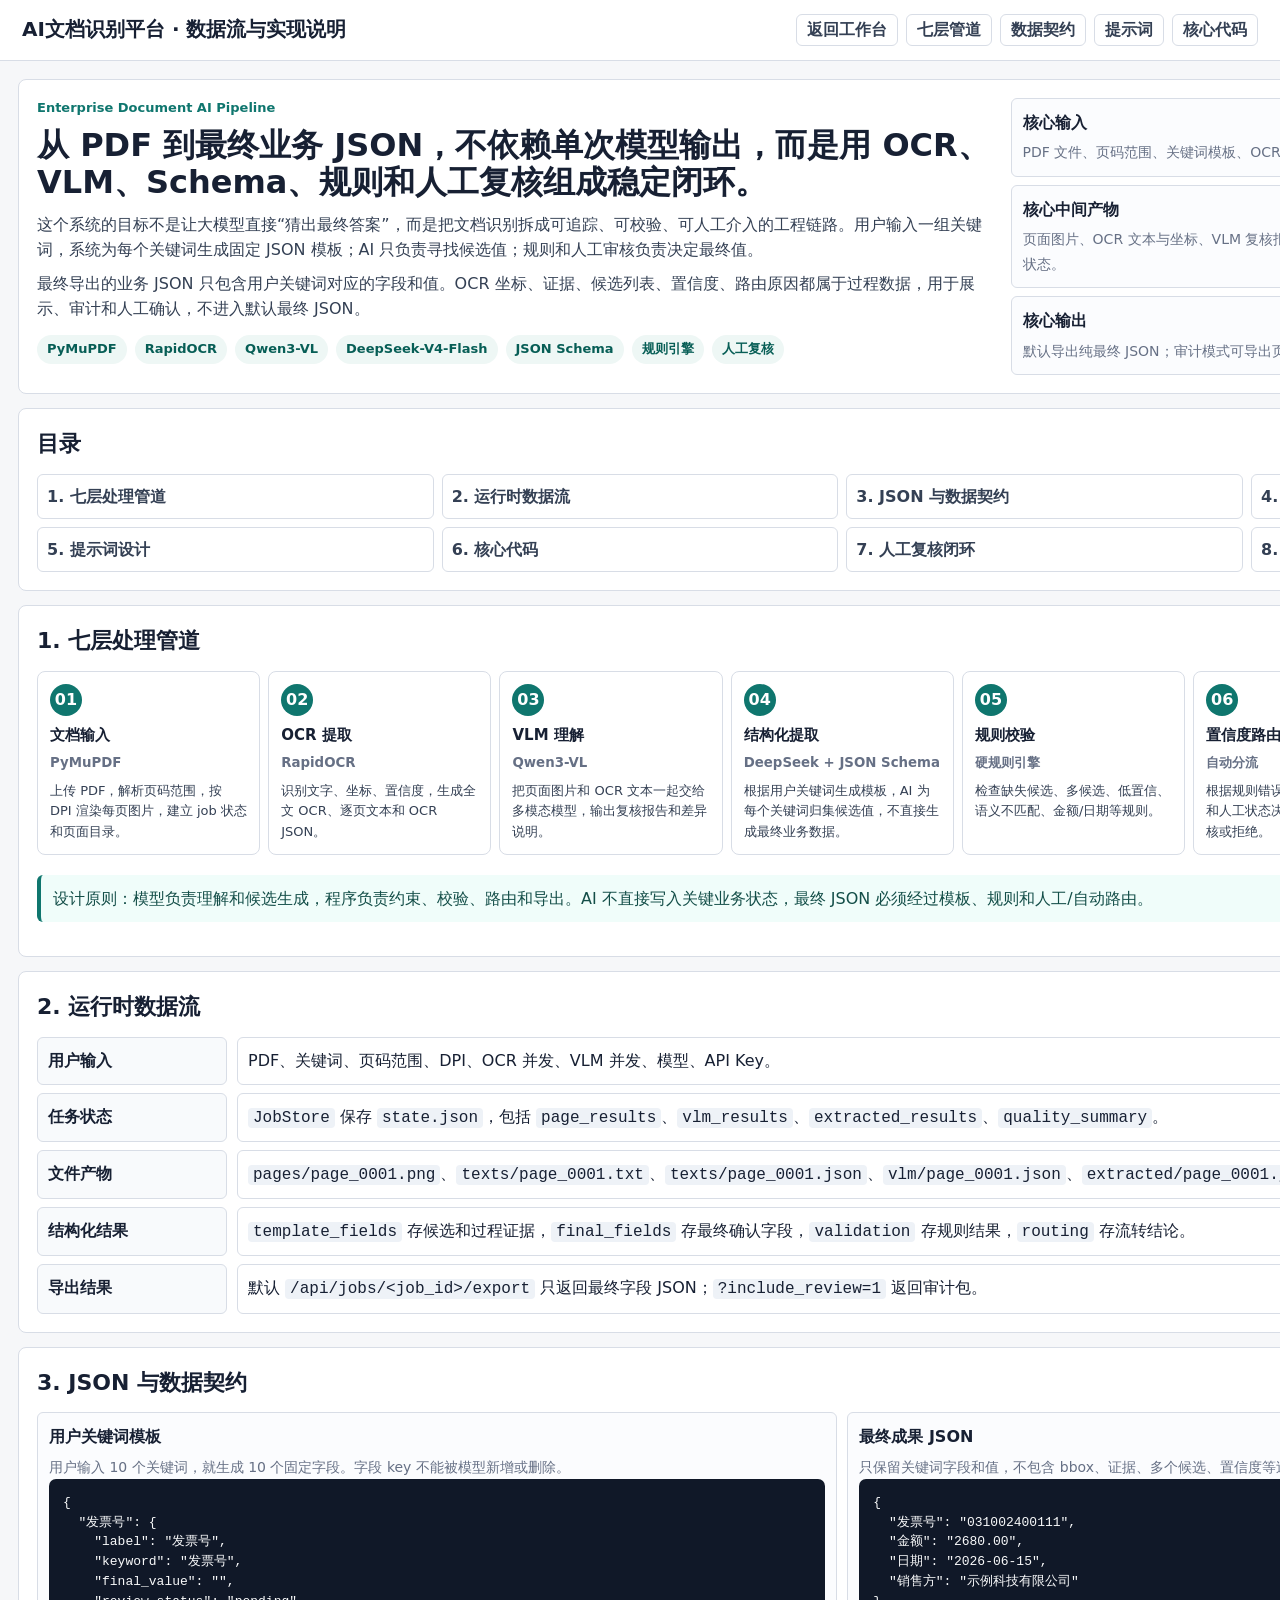
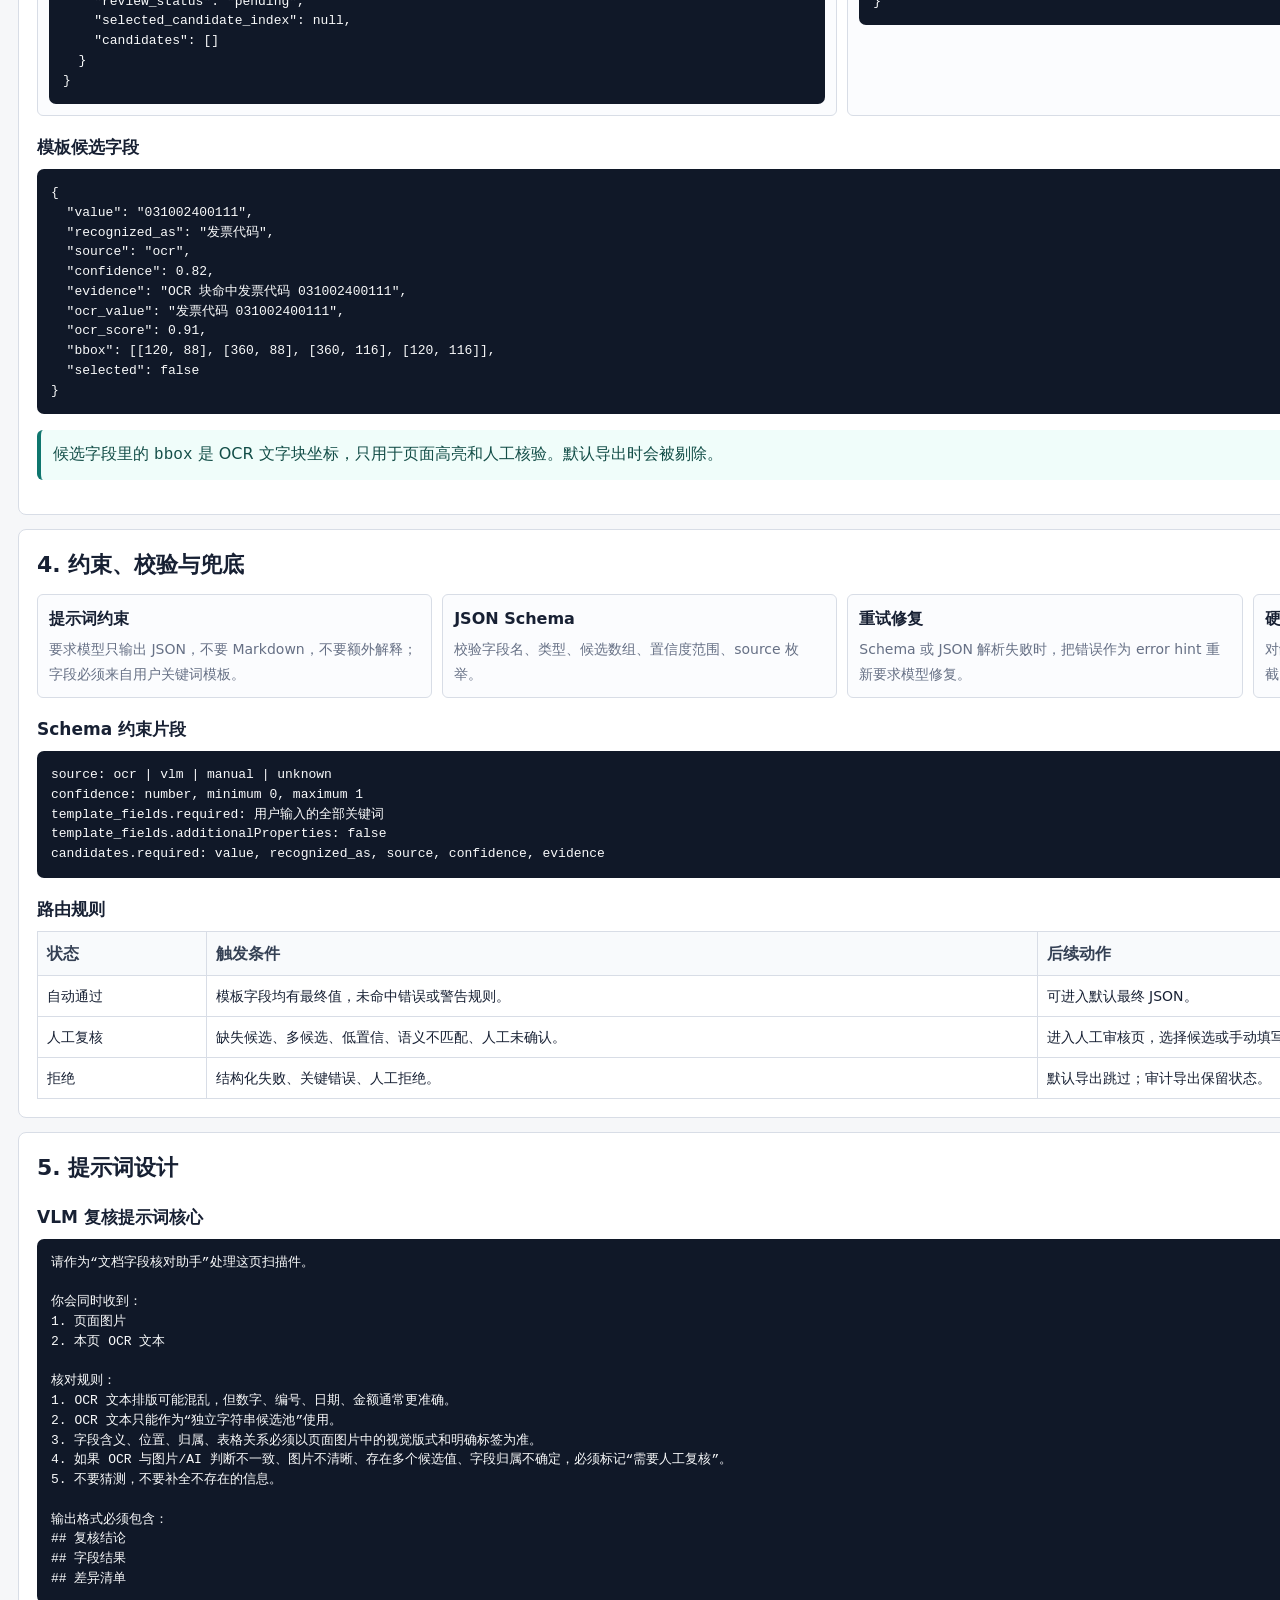
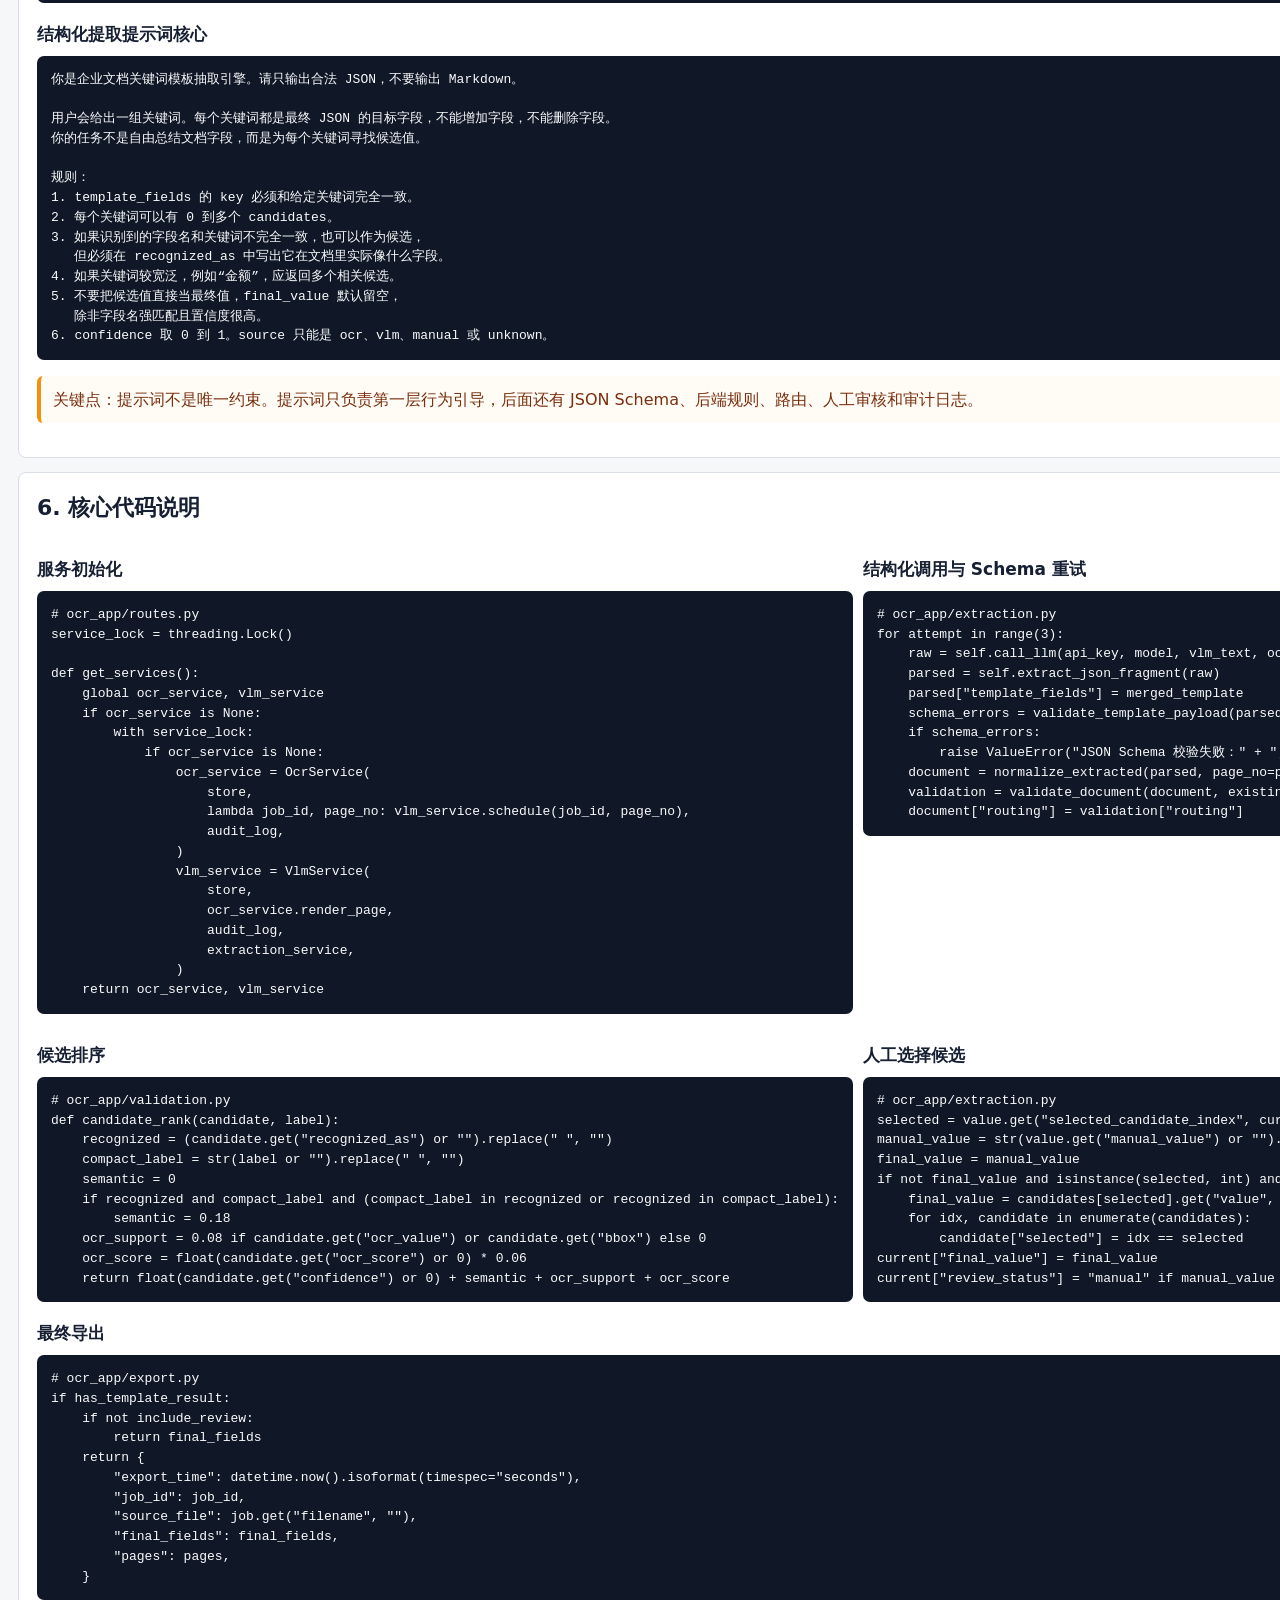
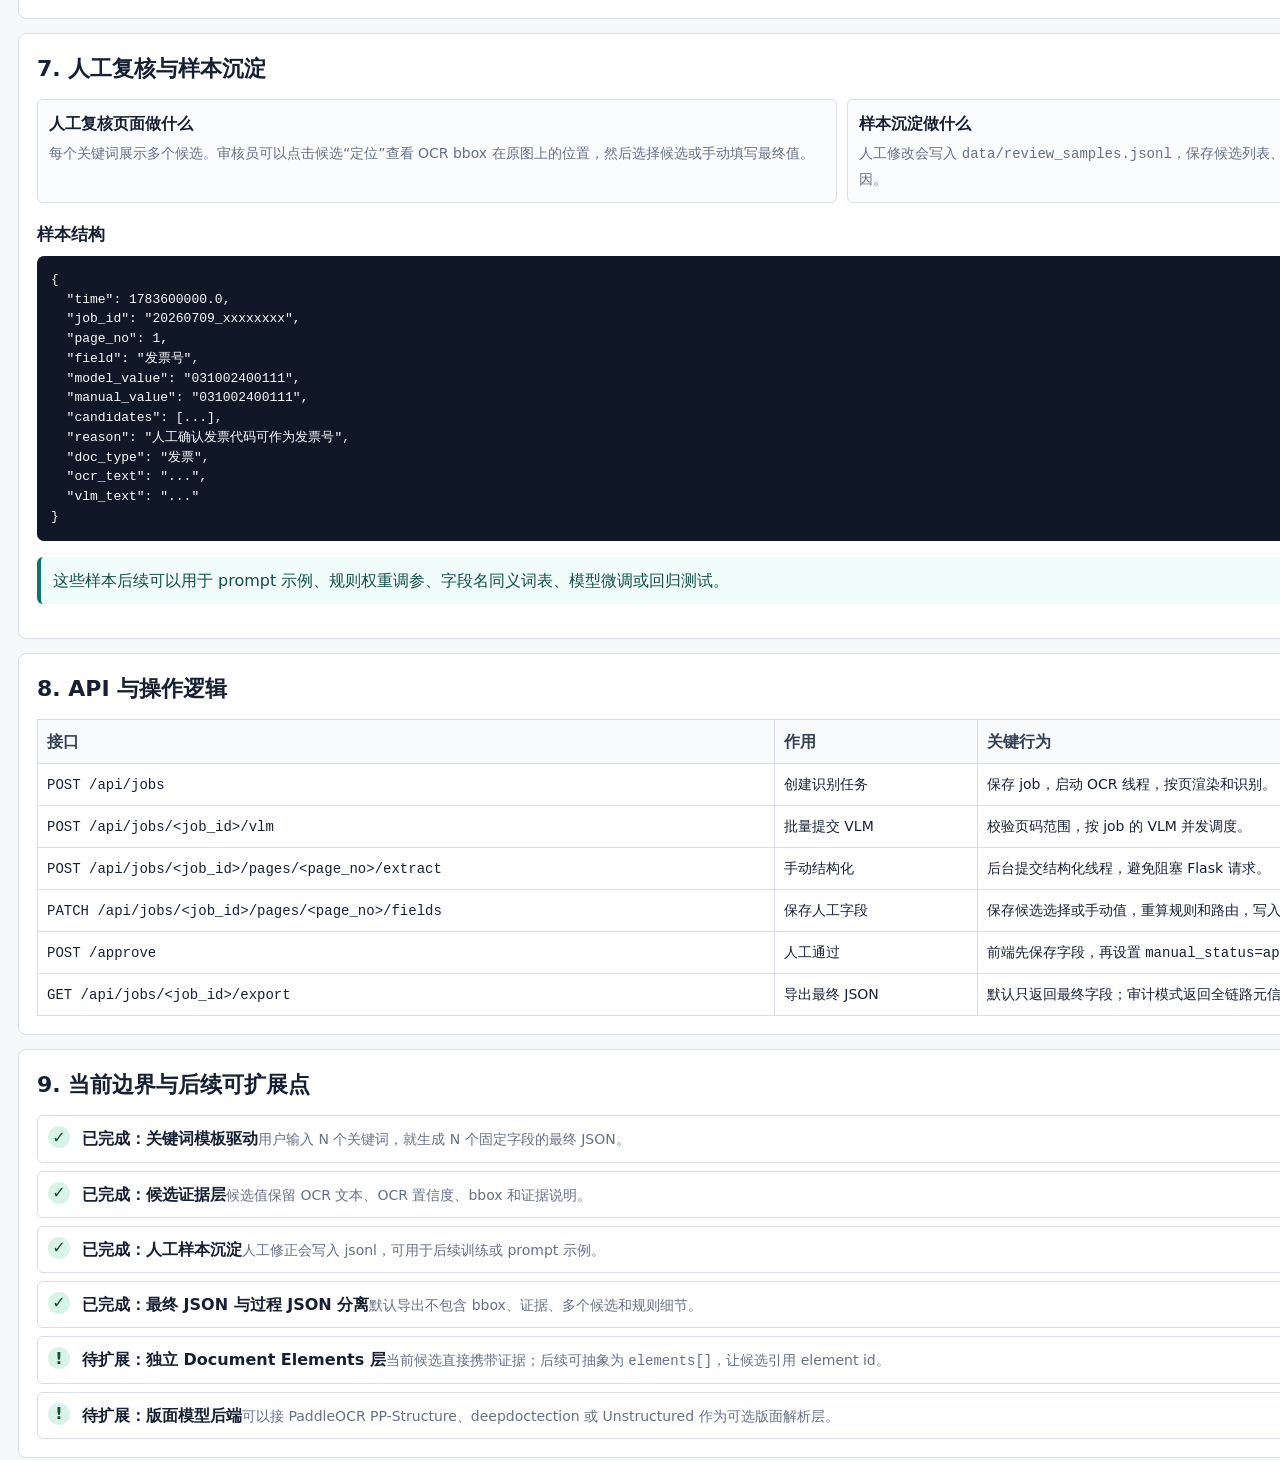
==== templates/architecture.html @ 2c5332f7 "Add architecture walkthrough page" ====
<!doctype html>
<html lang="zh-CN">
<head>
  <meta charset="utf-8">
  <meta name="viewport" content="width=device-width, initial-scale=1">
  <title>AI文档识别平台 · 数据流与实现说明</title>
  <link rel="stylesheet" href="/static/architecture.css">
</head>
<body>
  <header>
    <h1>AI文档识别平台 · 数据流与实现说明</h1>
    <div class="nav">
      <a href="/">返回工作台</a>
      <a href="#pipeline">七层管道</a>
      <a href="#contracts">数据契约</a>
      <a href="#prompts">提示词</a>
      <a href="#code">核心代码</a>
    </div>
  </header>

  <main>
    <section class="hero">
      <div>
        <div class="eyebrow">Enterprise Document AI Pipeline</div>
        <h2>从 PDF 到最终业务 JSON，不依赖单次模型输出，而是用 OCR、VLM、Schema、规则和人工复核组成稳定闭环。</h2>
        <p>这个系统的目标不是让大模型直接“猜出最终答案”，而是把文档识别拆成可追踪、可校验、可人工介入的工程链路。用户输入一组关键词，系统为每个关键词生成固定 JSON 模板；AI 只负责寻找候选值；规则和人工审核负责决定最终值。</p>
        <p>最终导出的业务 JSON 只包含用户关键词对应的字段和值。OCR 坐标、证据、候选列表、置信度、路由原因都属于过程数据，用于展示、审计和人工确认，不进入默认最终 JSON。</p>
        <div class="badgebar">
          <span class="badge">PyMuPDF</span>
          <span class="badge">RapidOCR</span>
          <span class="badge">Qwen3-VL</span>
          <span class="badge">DeepSeek-V4-Flash</span>
          <span class="badge">JSON Schema</span>
          <span class="badge">规则引擎</span>
          <span class="badge">人工复核</span>
        </div>
      </div>
      <div class="summary">
        <div><b>核心输入</b><span>PDF 文件、页码范围、关键词模板、OCR/VLM 并发、模型配置、本机 API Key。</span></div>
        <div><b>核心中间产物</b><span>页面图片、OCR 文本与坐标、VLM 复核报告、关键词候选、Schema 校验结果、规则命中、路由状态。</span></div>
        <div><b>核心输出</b><span>默认导出纯最终 JSON；审计模式可导出页码、路由、置信度和人工状态。</span></div>
      </div>
    </section>

    <section class="section">
      <h2>目录</h2>
      <div class="toc">
        <a href="#pipeline">1. 七层处理管道</a>
        <a href="#runtime">2. 运行时数据流</a>
        <a href="#contracts">3. JSON 与数据契约</a>
        <a href="#constraints">4. 约束与兜底</a>
        <a href="#prompts">5. 提示词设计</a>
        <a href="#code">6. 核心代码</a>
        <a href="#review">7. 人工复核闭环</a>
        <a href="#limits">8. 当前边界</a>
      </div>
    </section>

    <section id="pipeline" class="section">
      <h2>1. 七层处理管道</h2>
      <div class="flow">
        <div class="step"><span class="step-no">01</span><b>文档输入</b><small>PyMuPDF</small><p>上传 PDF，解析页码范围，按 DPI 渲染每页图片，建立 job 状态和页面目录。</p></div>
        <div class="step"><span class="step-no">02</span><b>OCR 提取</b><small>RapidOCR</small><p>识别文字、坐标、置信度，生成全文 OCR、逐页文本和 OCR JSON。</p></div>
        <div class="step"><span class="step-no">03</span><b>VLM 理解</b><small>Qwen3-VL</small><p>把页面图片和 OCR 文本一起交给多模态模型，输出复核报告和差异说明。</p></div>
        <div class="step"><span class="step-no">04</span><b>结构化提取</b><small>DeepSeek + JSON Schema</small><p>根据用户关键词生成模板，AI 为每个关键词归集候选值，不直接生成最终业务数据。</p></div>
        <div class="step"><span class="step-no">05</span><b>规则校验</b><small>硬规则引擎</small><p>检查缺失候选、多候选、低置信、语义不匹配、金额/日期等规则。</p></div>
        <div class="step"><span class="step-no">06</span><b>置信度路由</b><small>自动分流</small><p>根据规则错误、警告、低置信字段和人工状态决定自动通过、人工复核或拒绝。</p></div>
        <div class="step"><span class="step-no">07</span><b>人工复核</b><small>审计日志</small><p>人工选择候选或手动填写最终值，保存样本，生成固定字段最终 JSON。</p></div>
      </div>
      <p class="note">设计原则：模型负责理解和候选生成，程序负责约束、校验、路由和导出。AI 不直接写入关键业务状态，最终 JSON 必须经过模板、规则和人工/自动路由。</p>
    </section>

    <section id="runtime" class="section">
      <h2>2. 运行时数据流</h2>
      <div class="diagram">
        <div class="lane"><div class="lane-title">用户输入</div><div class="lane-body">PDF、关键词、页码范围、DPI、OCR 并发、VLM 并发、模型、API Key。</div></div>
        <div class="lane"><div class="lane-title">任务状态</div><div class="lane-body"><code>JobStore</code> 保存 <code>state.json</code>，包括 <code>page_results</code>、<code>vlm_results</code>、<code>extracted_results</code>、<code>quality_summary</code>。</div></div>
        <div class="lane"><div class="lane-title">文件产物</div><div class="lane-body"><code>pages/page_0001.png</code>、<code>texts/page_0001.txt</code>、<code>texts/page_0001.json</code>、<code>vlm/page_0001.json</code>、<code>extracted/page_0001.json</code>。</div></div>
        <div class="lane"><div class="lane-title">结构化结果</div><div class="lane-body"><code>template_fields</code> 存候选和过程证据，<code>final_fields</code> 存最终确认字段，<code>validation</code> 存规则结果，<code>routing</code> 存流转结论。</div></div>
        <div class="lane"><div class="lane-title">导出结果</div><div class="lane-body">默认 <code>/api/jobs/&lt;job_id&gt;/export</code> 只返回最终字段 JSON；<code>?include_review=1</code> 返回审计包。</div></div>
      </div>
    </section>

    <section id="contracts" class="section">
      <h2>3. JSON 与数据契约</h2>
      <div class="grid two">
        <div class="card">
          <b>用户关键词模板</b>
          <span>用户输入 10 个关键词，就生成 10 个固定字段。字段 key 不能被模型新增或删除。</span>
          <pre><code>{
  "发票号": {
    "label": "发票号",
    "keyword": "发票号",
    "final_value": "",
    "review_status": "pending",
    "selected_candidate_index": null,
    "candidates": []
  }
}</code></pre>
        </div>
        <div class="card">
          <b>最终成果 JSON</b>
          <span>只保留关键词字段和值，不包含 bbox、证据、多个候选、置信度等过程字段。</span>
          <pre><code>{
  "发票号": "031002400111",
  "金额": "2680.00",
  "日期": "2026-06-15",
  "销售方": "示例科技有限公司"
}</code></pre>
        </div>
      </div>
      <h3>模板候选字段</h3>
      <pre><code>{
  "value": "031002400111",
  "recognized_as": "发票代码",
  "source": "ocr",
  "confidence": 0.82,
  "evidence": "OCR 块命中发票代码 031002400111",
  "ocr_value": "发票代码 031002400111",
  "ocr_score": 0.91,
  "bbox": [[120, 88], [360, 88], [360, 116], [120, 116]],
  "selected": false
}</code></pre>
      <p class="note">候选字段里的 <code>bbox</code> 是 OCR 文字块坐标，只用于页面高亮和人工核验。默认导出时会被剔除。</p>
    </section>

    <section id="constraints" class="section">
      <h2>4. 约束、校验与兜底</h2>
      <div class="grid four">
        <div class="card"><b>提示词约束</b><span>要求模型只输出 JSON，不要 Markdown，不要额外解释；字段必须来自用户关键词模板。</span></div>
        <div class="card"><b>JSON Schema</b><span>校验字段名、类型、候选数组、置信度范围、source 枚举。</span></div>
        <div class="card"><b>重试修复</b><span>Schema 或 JSON 解析失败时，把错误作为 error hint 重新要求模型修复。</span></div>
        <div class="card"><b>硬规则引擎</b><span>对缺失候选、多候选、低置信、语义不匹配等结果做业务拦截。</span></div>
      </div>
      <h3>Schema 约束片段</h3>
      <pre><code>source: ocr | vlm | manual | unknown
confidence: number, minimum 0, maximum 1
template_fields.required: 用户输入的全部关键词
template_fields.additionalProperties: false
candidates.required: value, recognized_as, source, confidence, evidence</code></pre>
      <h3>路由规则</h3>
      <table>
        <thead><tr><th>状态</th><th>触发条件</th><th>后续动作</th></tr></thead>
        <tbody>
          <tr><td>自动通过</td><td>模板字段均有最终值，未命中错误或警告规则。</td><td>可进入默认最终 JSON。</td></tr>
          <tr><td>人工复核</td><td>缺失候选、多候选、低置信、语义不匹配、人工未确认。</td><td>进入人工审核页，选择候选或手动填写。</td></tr>
          <tr><td>拒绝</td><td>结构化失败、关键错误、人工拒绝。</td><td>默认导出跳过；审计导出保留状态。</td></tr>
        </tbody>
      </table>
    </section>

    <section id="prompts" class="section">
      <h2>5. 提示词设计</h2>
      <h3>VLM 复核提示词核心</h3>
      <pre><code>请作为“文档字段核对助手”处理这页扫描件。

你会同时收到：
1. 页面图片
2. 本页 OCR 文本

核对规则：
1. OCR 文本排版可能混乱，但数字、编号、日期、金额通常更准确。
2. OCR 文本只能作为“独立字符串候选池”使用。
3. 字段含义、位置、归属、表格关系必须以页面图片中的视觉版式和明确标签为准。
4. 如果 OCR 与图片/AI 判断不一致、图片不清晰、存在多个候选值、字段归属不确定，必须标记“需要人工复核”。
5. 不要猜测，不要补全不存在的信息。

输出格式必须包含：
## 复核结论
## 字段结果
## 差异清单</code></pre>
      <h3>结构化提取提示词核心</h3>
      <pre><code>你是企业文档关键词模板抽取引擎。请只输出合法 JSON，不要输出 Markdown。

用户会给出一组关键词。每个关键词都是最终 JSON 的目标字段，不能增加字段，不能删除字段。
你的任务不是自由总结文档字段，而是为每个关键词寻找候选值。

规则：
1. template_fields 的 key 必须和给定关键词完全一致。
2. 每个关键词可以有 0 到多个 candidates。
3. 如果识别到的字段名和关键词不完全一致，也可以作为候选，
   但必须在 recognized_as 中写出它在文档里实际像什么字段。
4. 如果关键词较宽泛，例如“金额”，应返回多个相关候选。
5. 不要把候选值直接当最终值，final_value 默认留空，
   除非字段名强匹配且置信度很高。
6. confidence 取 0 到 1。source 只能是 ocr、vlm、manual 或 unknown。</code></pre>
      <p class="warn note">关键点：提示词不是唯一约束。提示词只负责第一层行为引导，后面还有 JSON Schema、后端规则、路由、人工审核和审计日志。</p>
    </section>

    <section id="code" class="section">
      <h2>6. 核心代码说明</h2>
      <div class="codegrid">
        <div>
          <h3>服务初始化</h3>
          <pre><code># ocr_app/routes.py
service_lock = threading.Lock()

def get_services():
    global ocr_service, vlm_service
    if ocr_service is None:
        with service_lock:
            if ocr_service is None:
                ocr_service = OcrService(
                    store,
                    lambda job_id, page_no: vlm_service.schedule(job_id, page_no),
                    audit_log,
                )
                vlm_service = VlmService(
                    store,
                    ocr_service.render_page,
                    audit_log,
                    extraction_service,
                )
    return ocr_service, vlm_service</code></pre>
        </div>
        <div>
          <h3>结构化调用与 Schema 重试</h3>
          <pre><code># ocr_app/extraction.py
for attempt in range(3):
    raw = self.call_llm(api_key, model, vlm_text, ocr_text, keywords, template, last_error)
    parsed = self.extract_json_fragment(raw)
    parsed["template_fields"] = merged_template
    schema_errors = validate_template_payload(parsed, template)
    if schema_errors:
        raise ValueError("JSON Schema 校验失败：" + "; ".join(schema_errors[:5]))
    document = normalize_extracted(parsed, page_no=page_no, raw_vlm_text=vlm_text)
    validation = validate_document(document, existing)
    document["routing"] = validation["routing"]</code></pre>
        </div>
        <div>
          <h3>候选排序</h3>
          <pre><code># ocr_app/validation.py
def candidate_rank(candidate, label):
    recognized = (candidate.get("recognized_as") or "").replace(" ", "")
    compact_label = str(label or "").replace(" ", "")
    semantic = 0
    if recognized and compact_label and (compact_label in recognized or recognized in compact_label):
        semantic = 0.18
    ocr_support = 0.08 if candidate.get("ocr_value") or candidate.get("bbox") else 0
    ocr_score = float(candidate.get("ocr_score") or 0) * 0.06
    return float(candidate.get("confidence") or 0) + semantic + ocr_support + ocr_score</code></pre>
        </div>
        <div>
          <h3>人工选择候选</h3>
          <pre><code># ocr_app/extraction.py
selected = value.get("selected_candidate_index", current.get("selected_candidate_index"))
manual_value = str(value.get("manual_value") or "").strip()
final_value = manual_value
if not final_value and isinstance(selected, int) and 0 <= selected < len(candidates):
    final_value = candidates[selected].get("value", "")
    for idx, candidate in enumerate(candidates):
        candidate["selected"] = idx == selected
current["final_value"] = final_value
current["review_status"] = "manual" if manual_value else "accepted" if final_value else "pending"</code></pre>
        </div>
      </div>
      <h3>最终导出</h3>
      <pre><code># ocr_app/export.py
if has_template_result:
    if not include_review:
        return final_fields
    return {
        "export_time": datetime.now().isoformat(timespec="seconds"),
        "job_id": job_id,
        "source_file": job.get("filename", ""),
        "final_fields": final_fields,
        "pages": pages,
    }</code></pre>
    </section>

    <section id="review" class="section">
      <h2>7. 人工复核与样本沉淀</h2>
      <div class="grid two">
        <div class="card">
          <b>人工复核页面做什么</b>
          <span>每个关键词展示多个候选。审核员可以点击候选“定位”查看 OCR bbox 在原图上的位置，然后选择候选或手动填写最终值。</span>
        </div>
        <div class="card">
          <b>样本沉淀做什么</b>
          <span>人工修改会写入 <code>data/review_samples.jsonl</code>，保存候选列表、模型值、人工最终值、OCR 文本、VLM 报告和处理原因。</span>
        </div>
      </div>
      <h3>样本结构</h3>
      <pre><code>{
  "time": 1783600000.0,
  "job_id": "20260709_xxxxxxxx",
  "page_no": 1,
  "field": "发票号",
  "model_value": "031002400111",
  "manual_value": "031002400111",
  "candidates": [...],
  "reason": "人工确认发票代码可作为发票号",
  "doc_type": "发票",
  "ocr_text": "...",
  "vlm_text": "..."
}</code></pre>
      <p class="note">这些样本后续可以用于 prompt 示例、规则权重调参、字段名同义词表、模型微调或回归测试。</p>
    </section>

    <section class="section">
      <h2>8. API 与操作逻辑</h2>
      <table>
        <thead><tr><th>接口</th><th>作用</th><th>关键行为</th></tr></thead>
        <tbody>
          <tr><td><code>POST /api/jobs</code></td><td>创建识别任务</td><td>保存 job，启动 OCR 线程，按页渲染和识别。</td></tr>
          <tr><td><code>POST /api/jobs/&lt;job_id&gt;/vlm</code></td><td>批量提交 VLM</td><td>校验页码范围，按 job 的 VLM 并发调度。</td></tr>
          <tr><td><code>POST /api/jobs/&lt;job_id&gt;/pages/&lt;page_no&gt;/extract</code></td><td>手动结构化</td><td>后台提交结构化线程，避免阻塞 Flask 请求。</td></tr>
          <tr><td><code>PATCH /api/jobs/&lt;job_id&gt;/pages/&lt;page_no&gt;/fields</code></td><td>保存人工字段</td><td>保存候选选择或手动值，重算规则和路由，写入样本。</td></tr>
          <tr><td><code>POST /approve</code></td><td>人工通过</td><td>前端先保存字段，再设置 <code>manual_status=approved</code>。</td></tr>
          <tr><td><code>GET /api/jobs/&lt;job_id&gt;/export</code></td><td>导出最终 JSON</td><td>默认只返回最终字段；审计模式返回全链路元信息。</td></tr>
        </tbody>
      </table>
    </section>

    <section id="limits" class="section">
      <h2>9. 当前边界与后续可扩展点</h2>
      <div class="checklist">
        <div class="checkitem"><span class="tick">✓</span><div><b>已完成：关键词模板驱动</b><span class="muted">用户输入 N 个关键词，就生成 N 个固定字段的最终 JSON。</span></div></div>
        <div class="checkitem"><span class="tick">✓</span><div><b>已完成：候选证据层</b><span class="muted">候选值保留 OCR 文本、OCR 置信度、bbox 和证据说明。</span></div></div>
        <div class="checkitem"><span class="tick">✓</span><div><b>已完成：人工样本沉淀</b><span class="muted">人工修正会写入 jsonl，可用于后续训练或 prompt 示例。</span></div></div>
        <div class="checkitem"><span class="tick">✓</span><div><b>已完成：最终 JSON 与过程 JSON 分离</b><span class="muted">默认导出不包含 bbox、证据、多个候选和规则细节。</span></div></div>
        <div class="checkitem"><span class="tick">!</span><div><b>待扩展：独立 Document Elements 层</b><span class="muted">当前候选直接携带证据；后续可抽象为 <code>elements[]</code>，让候选引用 element id。</span></div></div>
        <div class="checkitem"><span class="tick">!</span><div><b>待扩展：版面模型后端</b><span class="muted">可以接 PaddleOCR PP-Structure、deepdoctection 或 Unstructured 作为可选版面解析层。</span></div></div>
      </div>
    </section>
  </main>
</body>
</html>
---- static/architecture.css ----
:root{--ink:#172033;--muted:#667085;--line:#d8dde6;--bg:#f6f7f9;--panel:#fff;--brand:#0f766e;--soft:#eef7f5;--warn:#93370d;--bad:#912018;--code:#101828}
*{box-sizing:border-box}body{margin:0;background:var(--bg);color:var(--ink);font-family:ui-sans-serif,system-ui,-apple-system,BlinkMacSystemFont,"Segoe UI",sans-serif;line-height:1.58}
a{color:var(--brand);font-weight:760;text-decoration:none}header{position:sticky;top:0;z-index:10;background:#fff;border-bottom:1px solid var(--line);padding:14px 22px;display:flex;justify-content:space-between;align-items:center;gap:16px}h1{font-size:20px;margin:0}.nav{display:flex;gap:8px;flex-wrap:wrap}.nav a{height:32px;display:inline-flex;align-items:center;border:1px solid var(--line);border-radius:6px;padding:0 10px;color:#344054;background:#fff}
main{max-width:1480px;margin:0 auto;padding:18px;display:grid;gap:14px}.hero,.section{background:var(--panel);border:1px solid var(--line);border-radius:8px;padding:18px}.hero{display:grid;grid-template-columns:minmax(0,1.2fr) minmax(360px,.8fr);gap:18px;align-items:start}.eyebrow{font-size:13px;color:var(--brand);font-weight:800}.hero h2{font-size:32px;line-height:1.18;margin:8px 0 10px}.hero p{color:#344054;margin:8px 0}.badgebar{display:flex;gap:8px;flex-wrap:wrap;margin-top:14px}.badge{border-radius:999px;background:var(--soft);color:#075e56;padding:4px 10px;font-size:13px;font-weight:760}.summary{display:grid;gap:8px}.summary div,.card{border:1px solid var(--line);border-radius:6px;background:#fbfcfe;padding:11px}.summary b,.card b{display:block;margin-bottom:4px}.summary span,.card span,.muted{color:var(--muted);font-size:14px}
.section h2{font-size:22px;margin:0 0 12px}.section h3{font-size:17px;margin:18px 0 8px}.grid{display:grid;grid-template-columns:repeat(3,minmax(0,1fr));gap:10px}.grid.two{grid-template-columns:repeat(2,minmax(0,1fr))}.grid.four{grid-template-columns:repeat(4,minmax(0,1fr))}.flow{display:grid;grid-template-columns:repeat(7,minmax(145px,1fr));gap:8px;overflow-x:auto;padding-bottom:4px}.step{border:1px solid var(--line);border-radius:8px;background:#fff;padding:12px;min-height:155px}.step-no{display:inline-flex;width:32px;height:32px;border-radius:50%;align-items:center;justify-content:center;background:var(--brand);color:#fff;font-weight:850;margin-bottom:8px}.step b{display:block;font-size:15px;margin-bottom:4px}.step small{display:block;color:var(--muted);font-weight:760;margin-bottom:8px}.step p{margin:0;color:#344054;font-size:13px}
.diagram{display:grid;gap:8px}.lane{display:grid;grid-template-columns:190px 1fr;gap:10px;align-items:stretch}.lane-title{border:1px solid var(--line);border-radius:6px;background:#f8fafc;padding:10px;font-weight:800}.lane-body{border:1px solid var(--line);border-radius:6px;background:#fff;padding:10px}.lane-body code{background:#eef2f7;border-radius:4px;padding:1px 5px}
pre{margin:0;overflow:auto;background:var(--code);color:#f9fafb;border-radius:7px;padding:14px;font-size:13px;line-height:1.52;tab-size:2}code{font-family:ui-monospace,SFMono-Regular,Menlo,Consolas,monospace}.codegrid{display:grid;grid-template-columns:1fr 1fr;gap:10px}.note{border-left:4px solid var(--brand);background:#f0fdfa;padding:11px 12px;border-radius:6px;color:#134e48}.warn{border-left-color:#f79009;background:#fffcf5;color:#7a2e0e}.bad{border-left-color:#f04438;background:#fff1f0;color:#7a271a}
table{width:100%;border-collapse:collapse;background:#fff}th,td{border:1px solid var(--line);padding:9px;vertical-align:top;text-align:left}th{background:#f8fafc;color:#344054}td{font-size:14px}.checklist{display:grid;gap:8px}.checkitem{display:grid;grid-template-columns:26px 1fr;gap:8px;border:1px solid var(--line);border-radius:6px;background:#fff;padding:10px}.tick{width:22px;height:22px;border-radius:50%;background:#d8f3e7;color:#0f5132;display:inline-flex;align-items:center;justify-content:center;font-weight:900}
.toc{display:grid;grid-template-columns:repeat(4,minmax(0,1fr));gap:8px}.toc a{border:1px solid var(--line);border-radius:6px;background:#fff;padding:9px;color:#344054}.toc a:hover{background:var(--soft);color:#075e56}
@media(max-width:1100px){.hero,.grid,.grid.two,.grid.four,.codegrid{grid-template-columns:1fr}.flow{grid-template-columns:repeat(7,170px)}.toc{grid-template-columns:repeat(2,1fr)}.lane{grid-template-columns:1fr}}
@media(max-width:620px){header{align-items:flex-start;flex-direction:column}.toc{grid-template-columns:1fr}main{padding:10px}.hero h2{font-size:25px}}
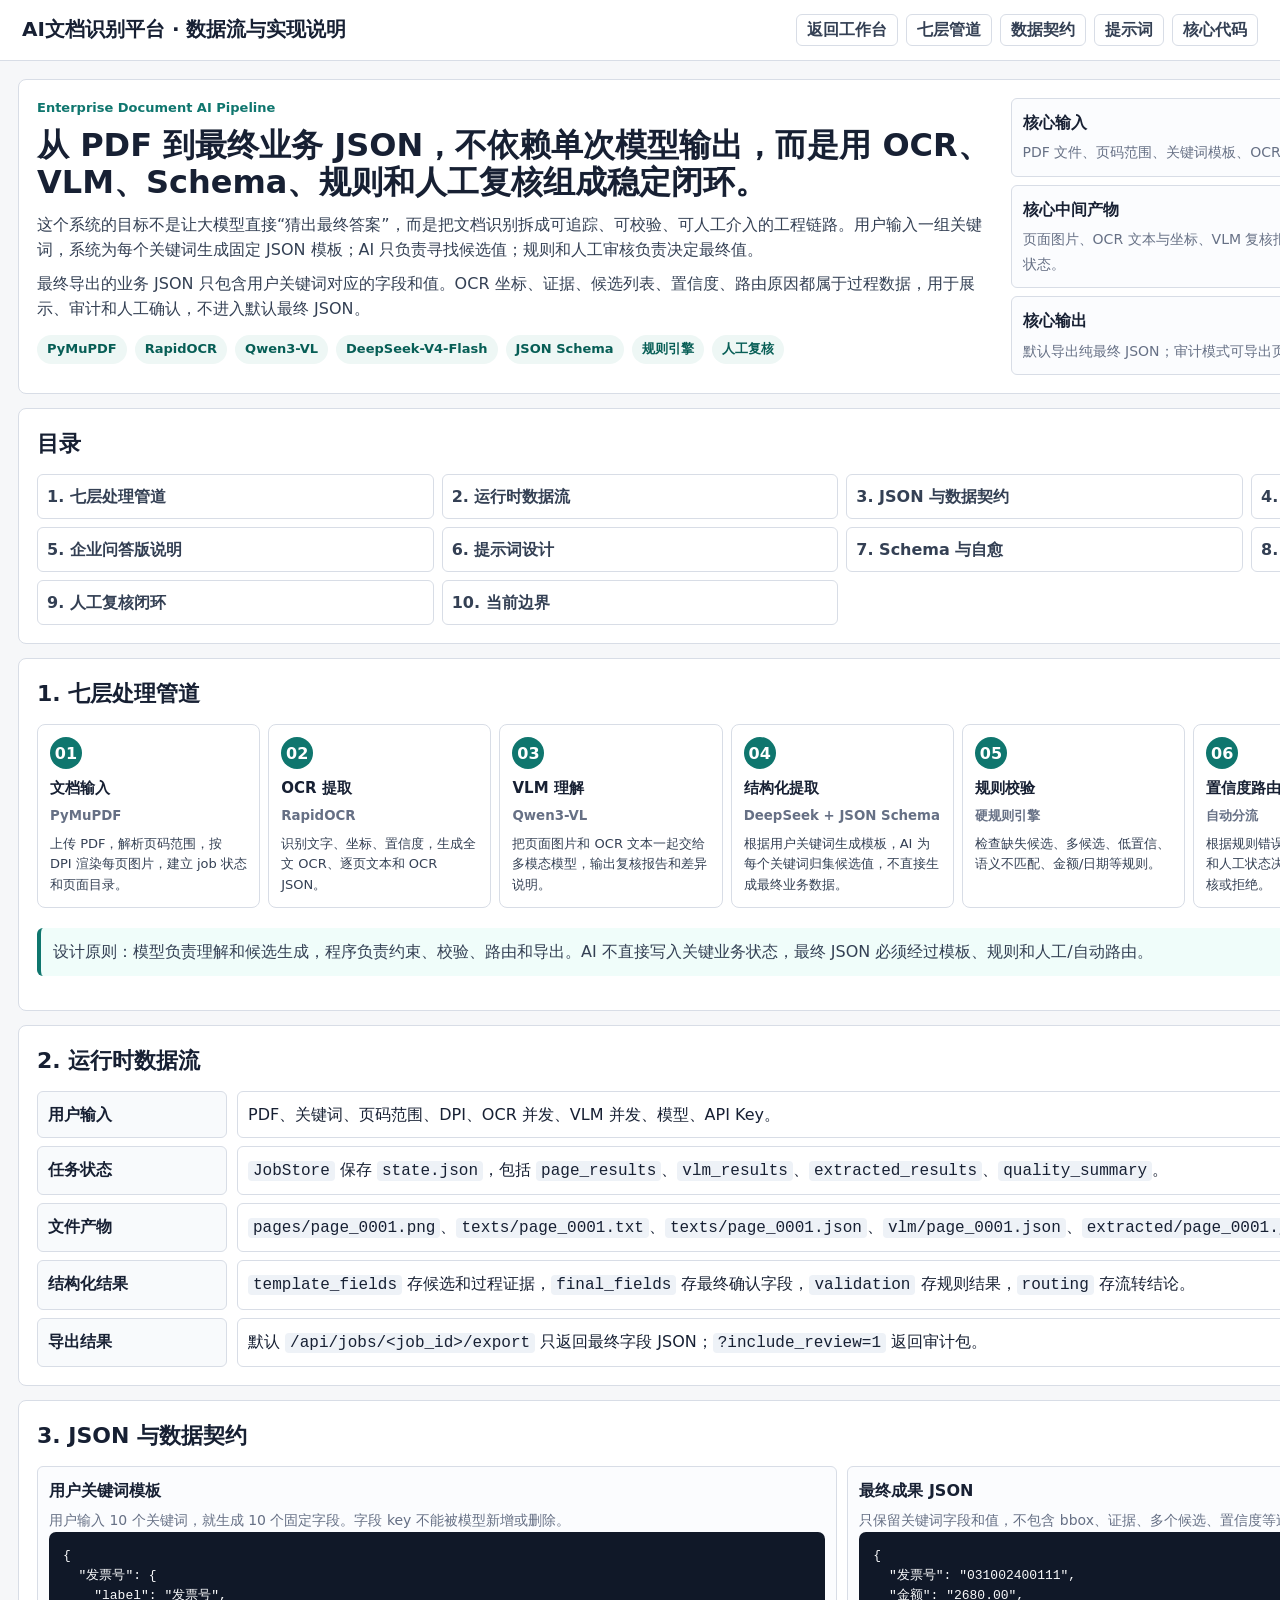
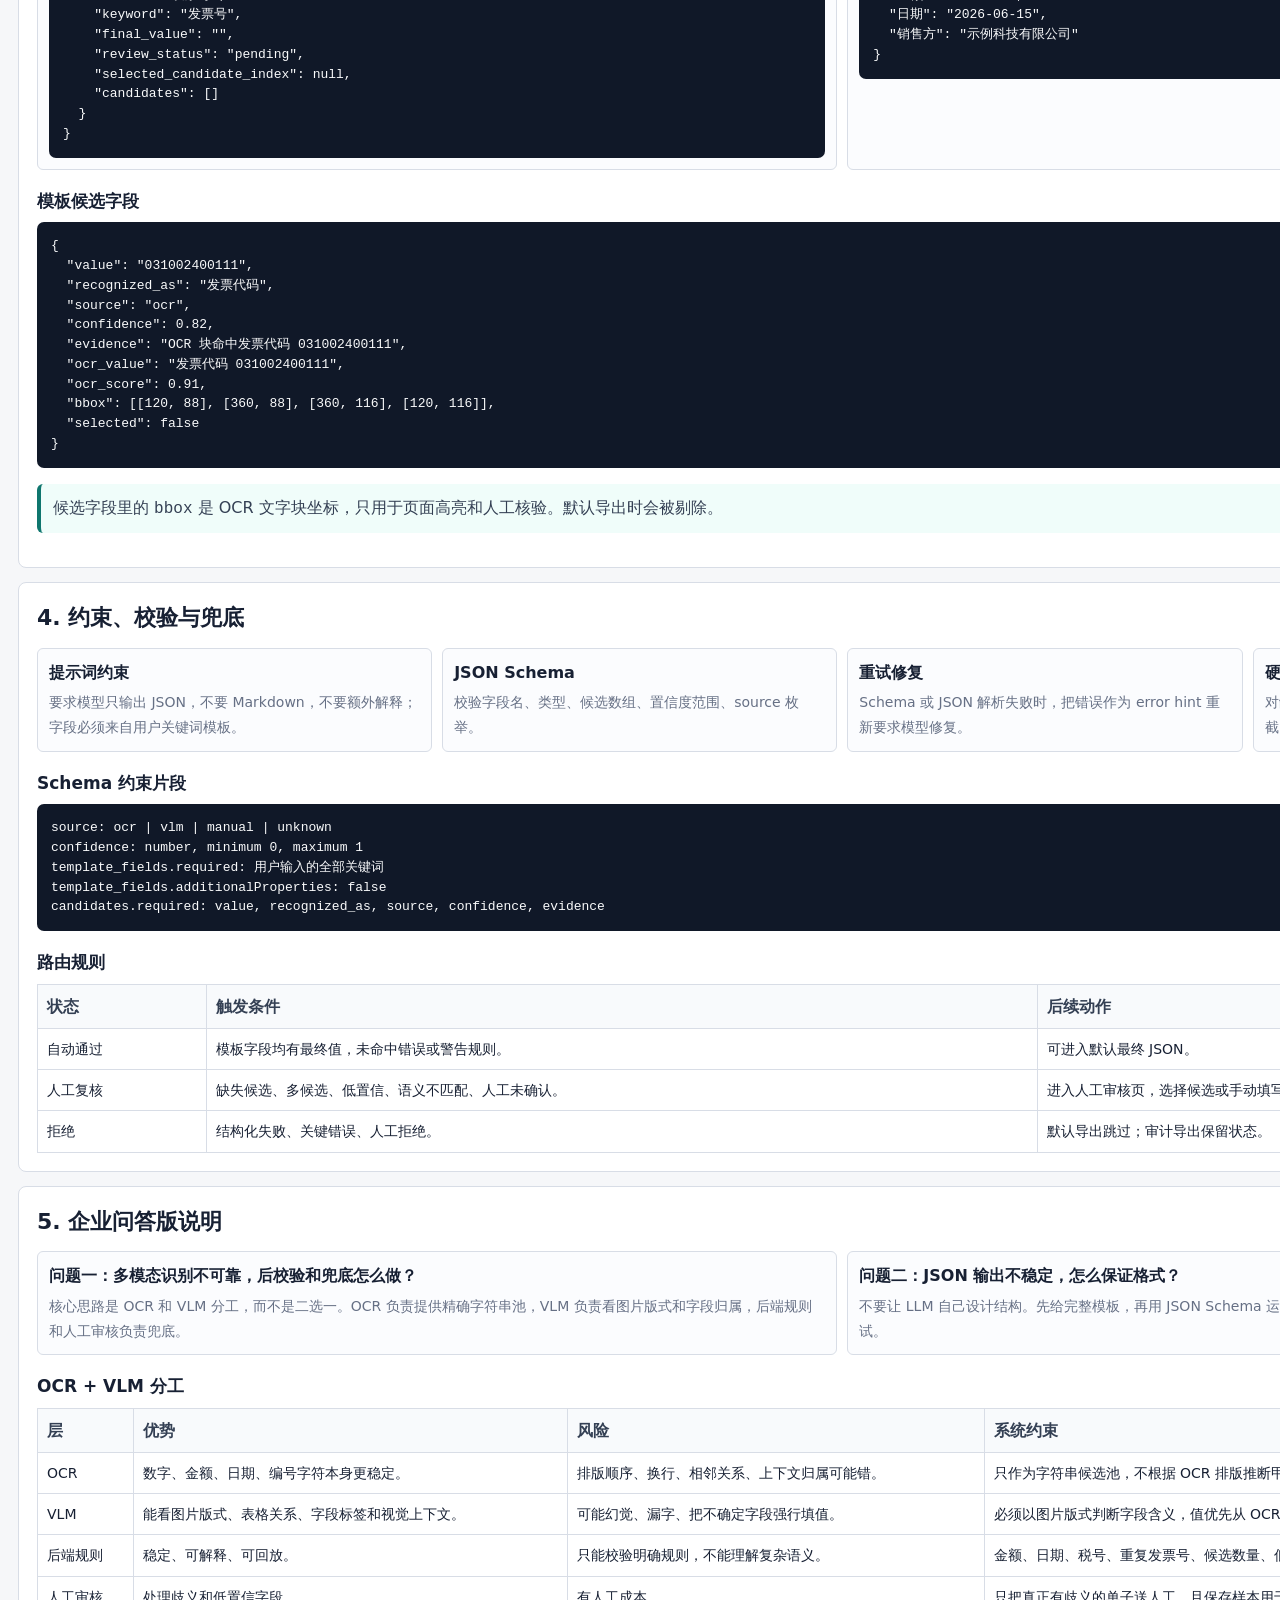
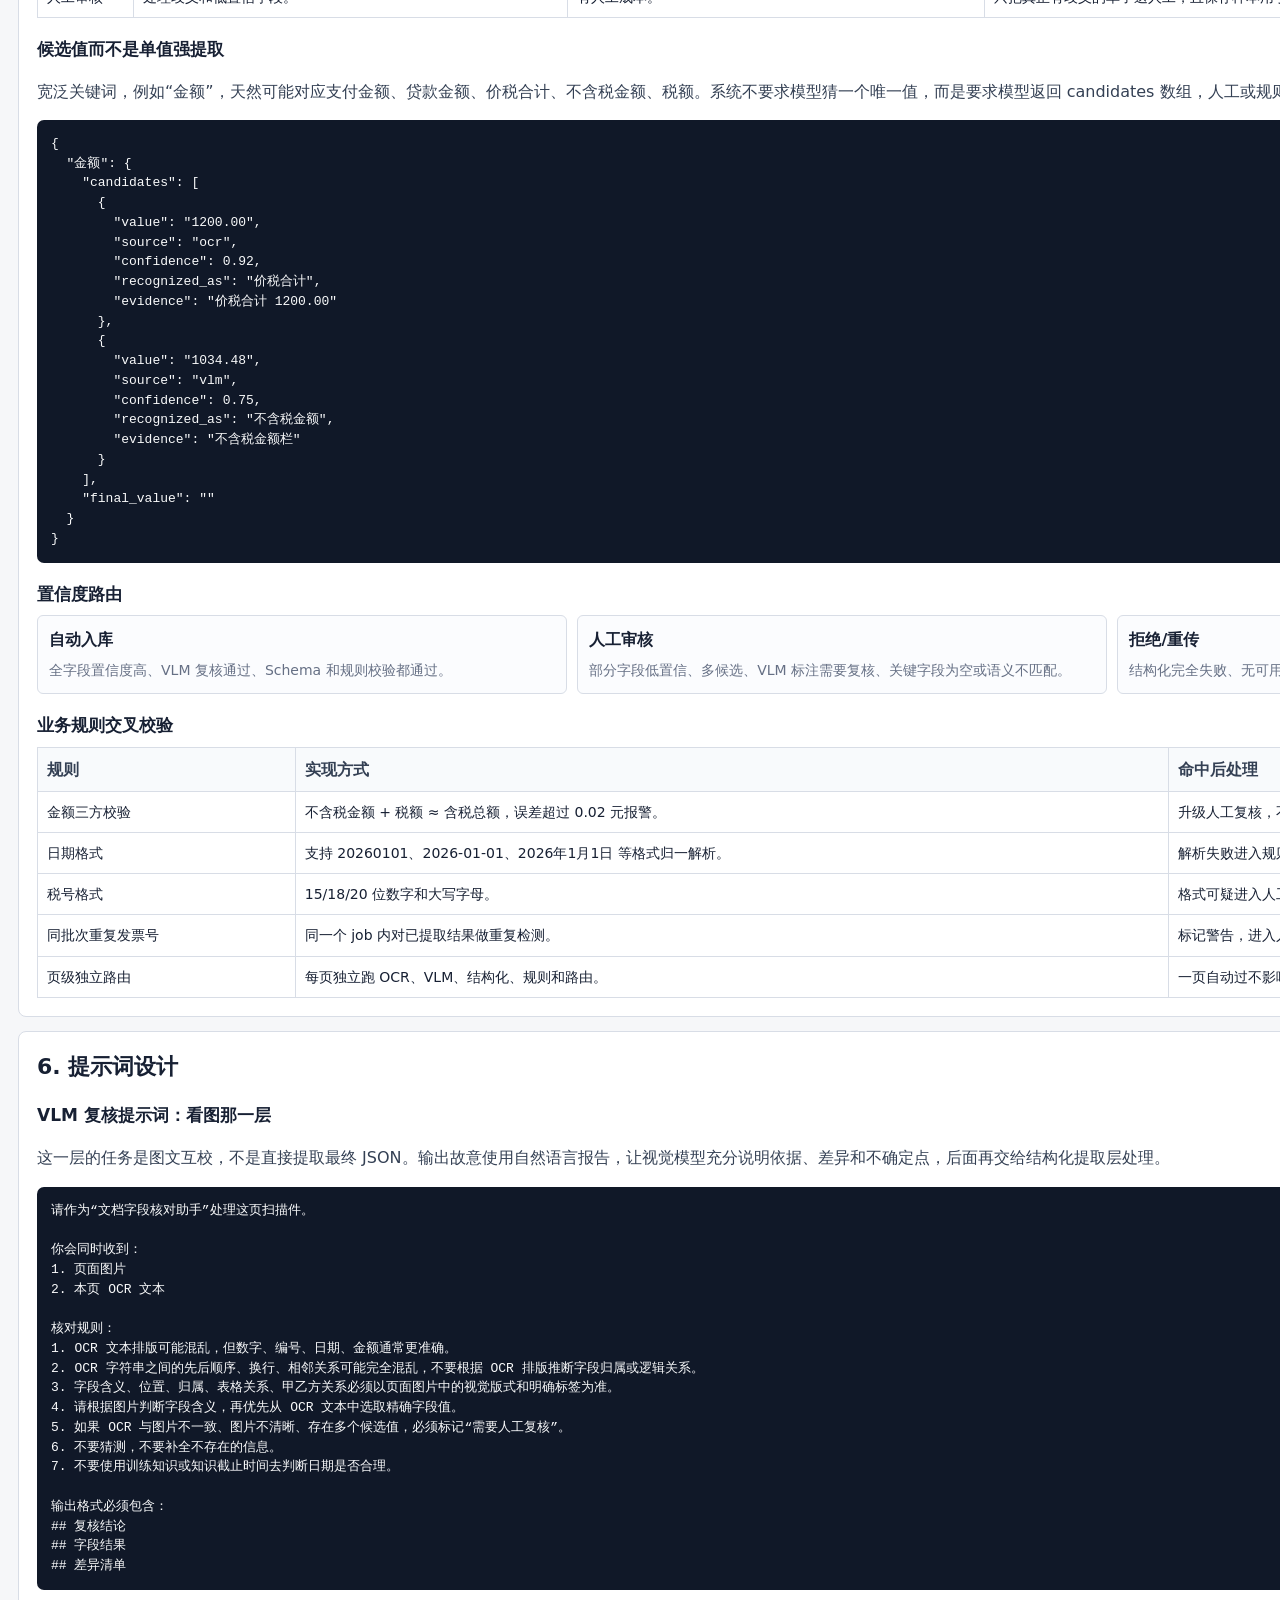
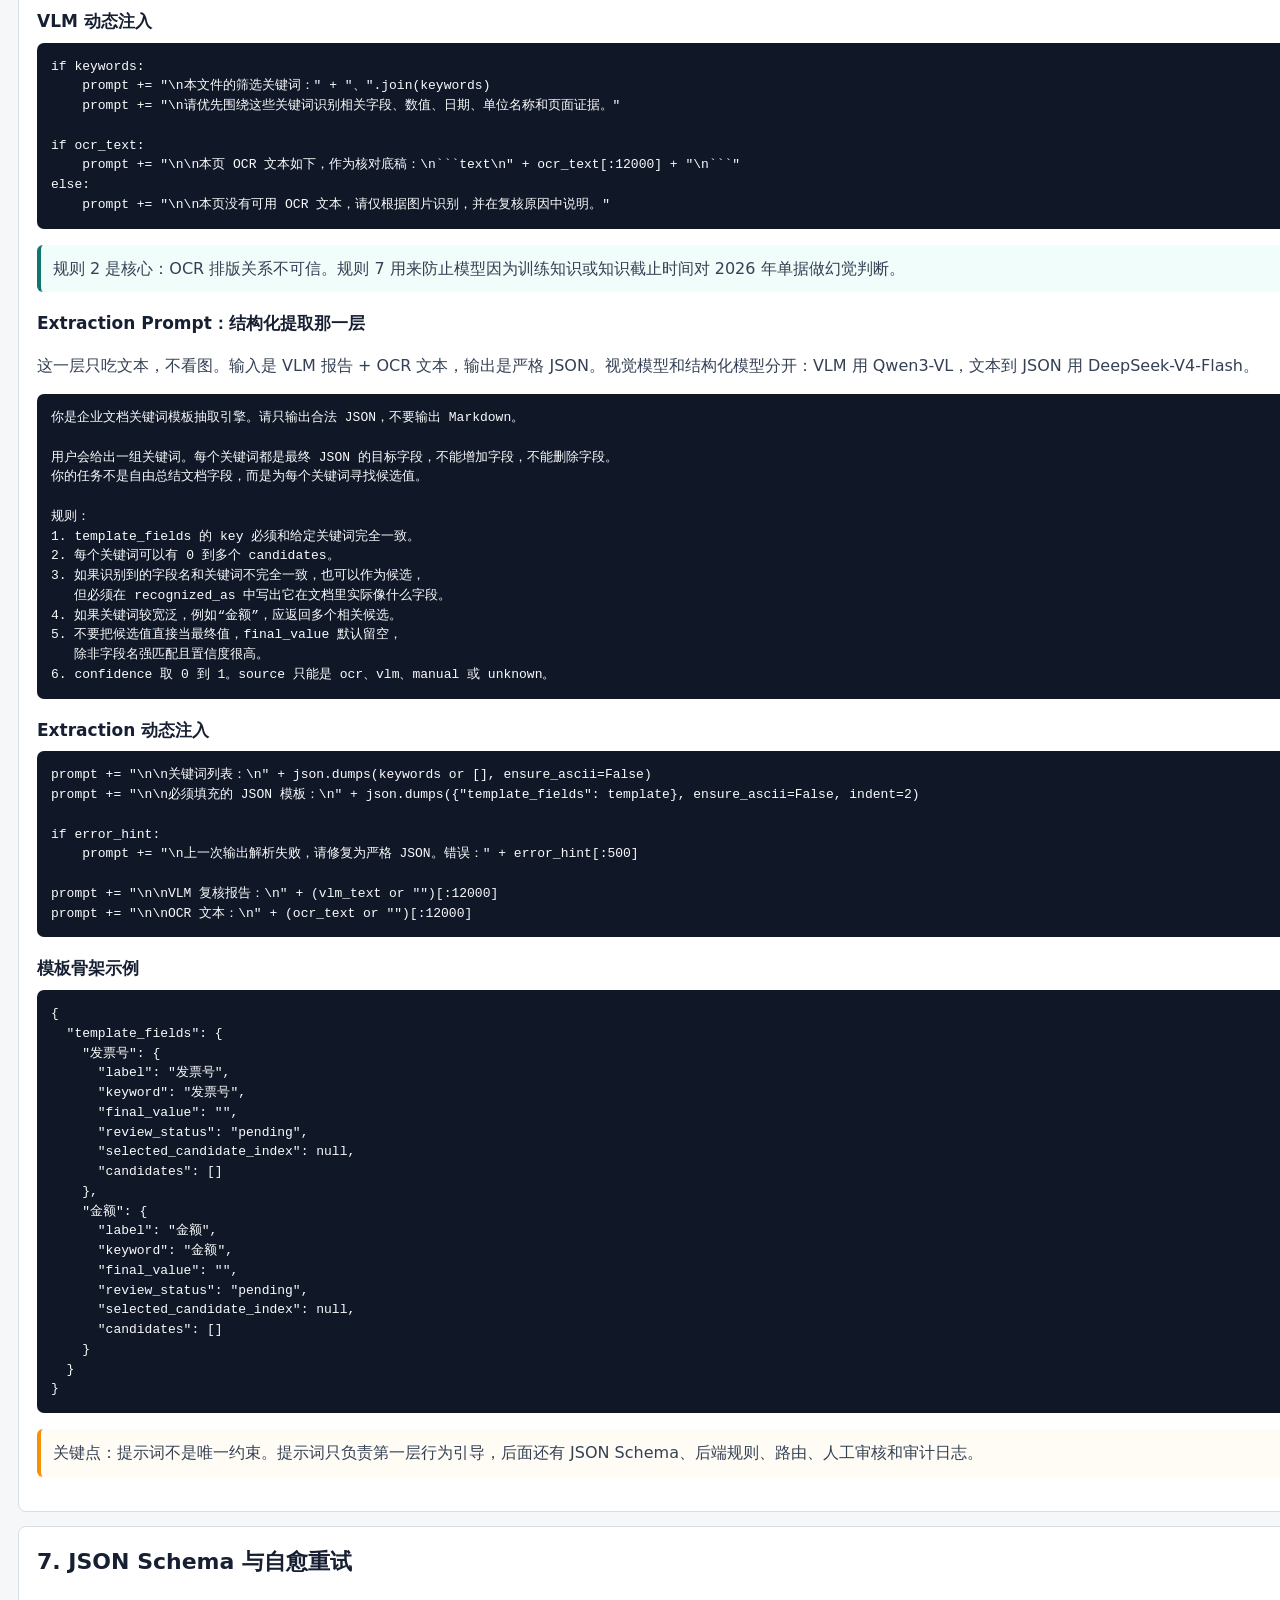
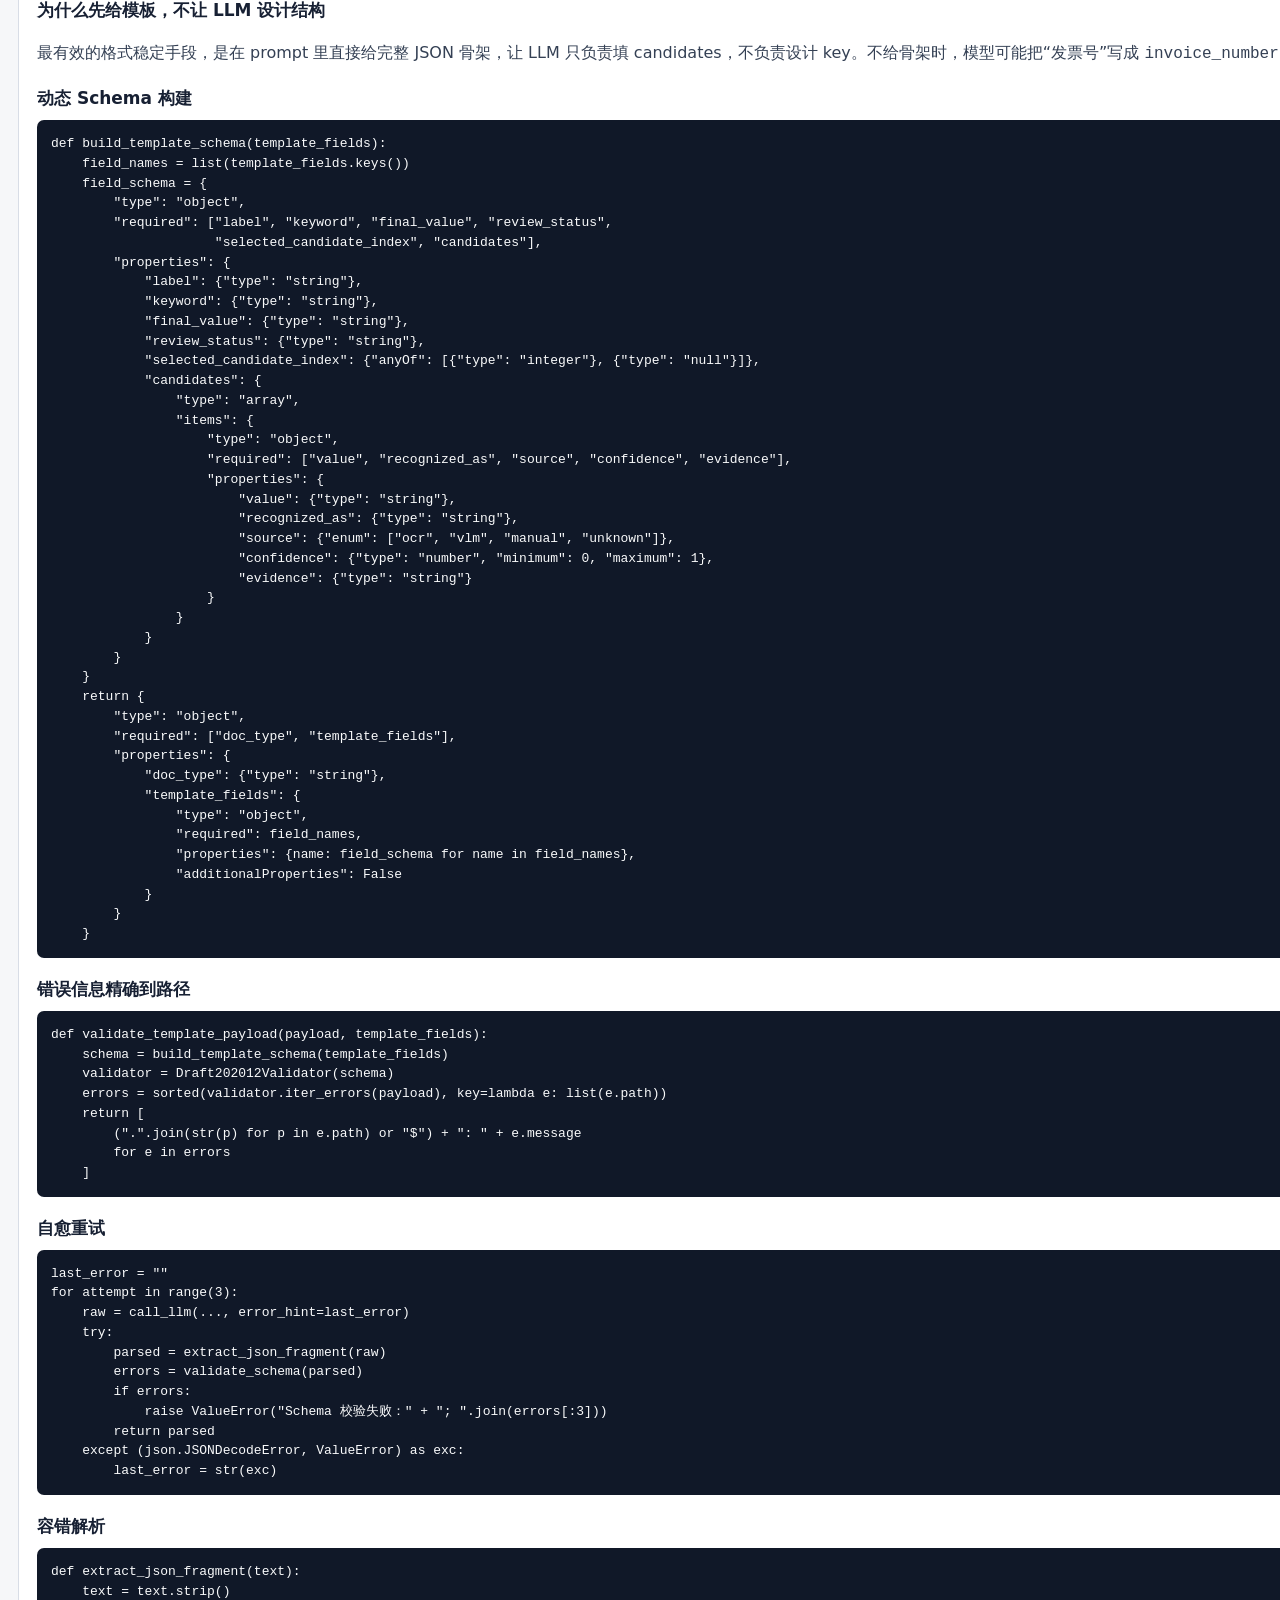
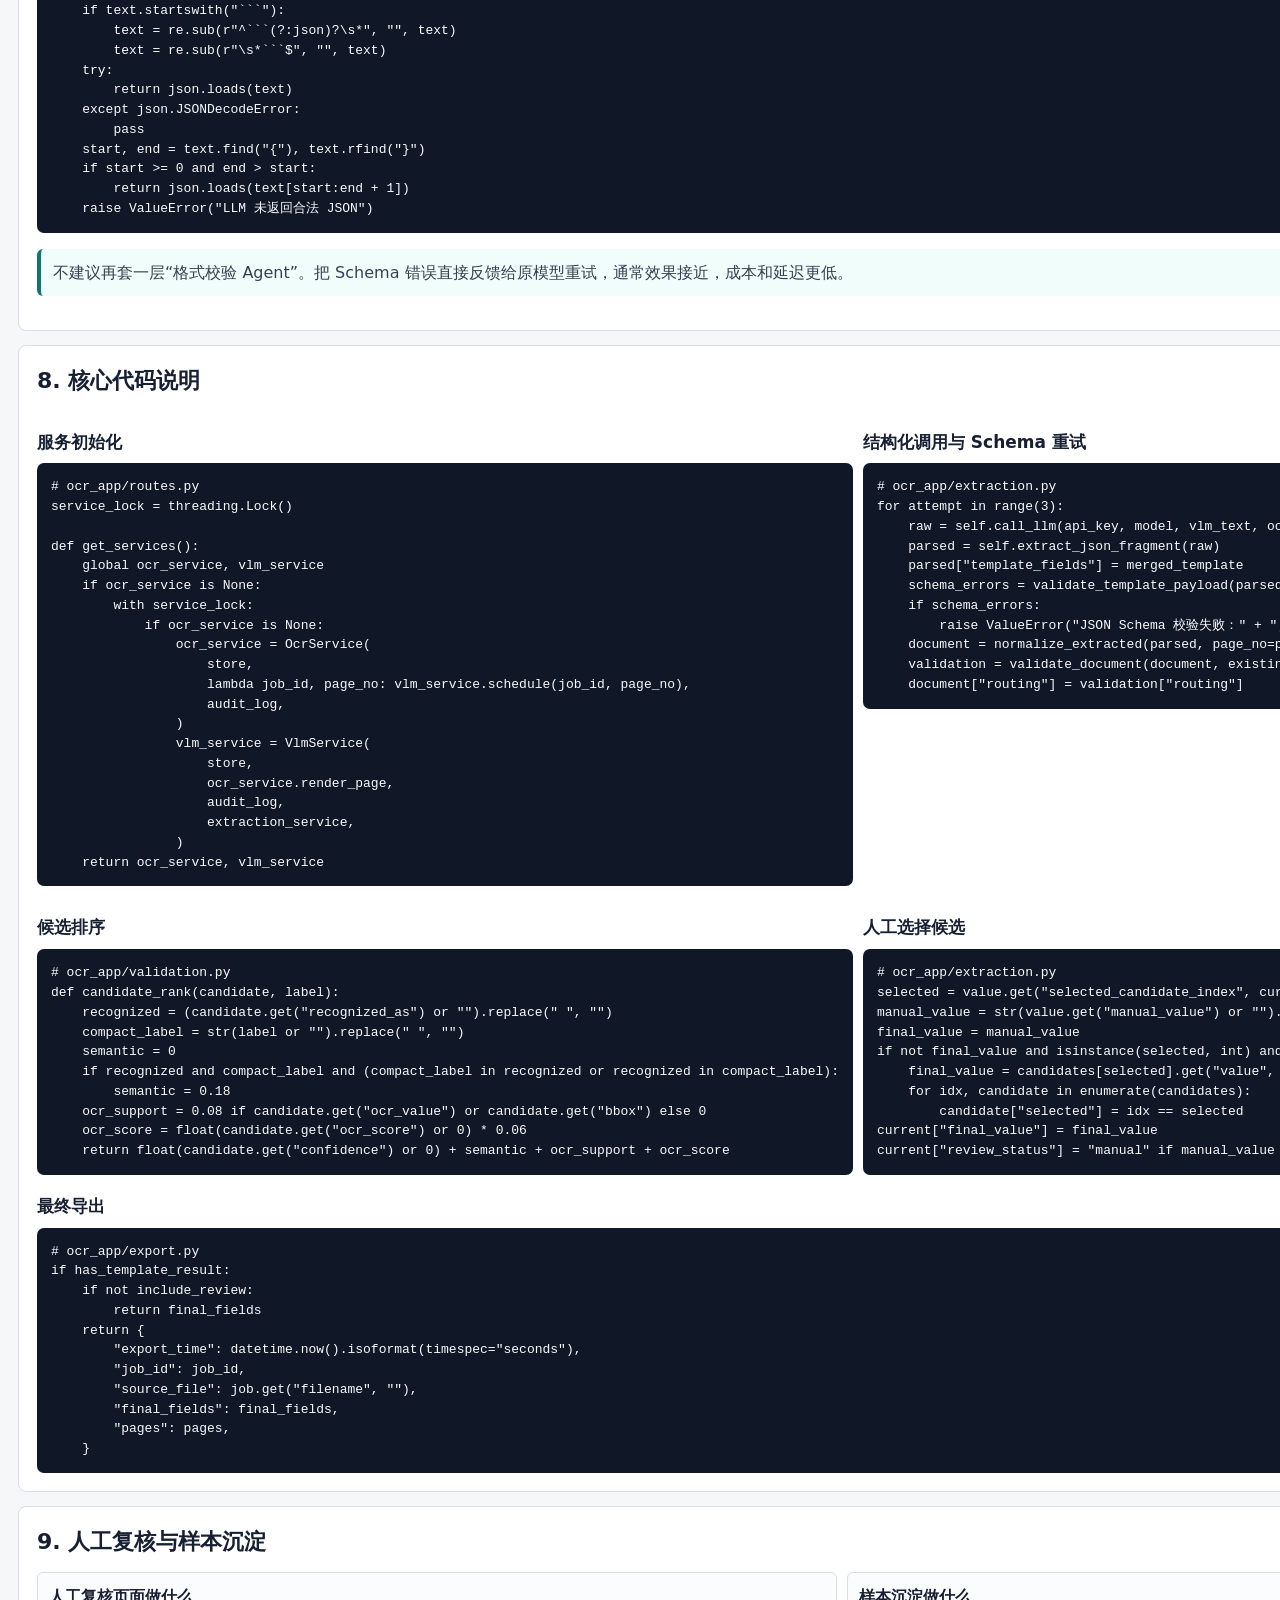
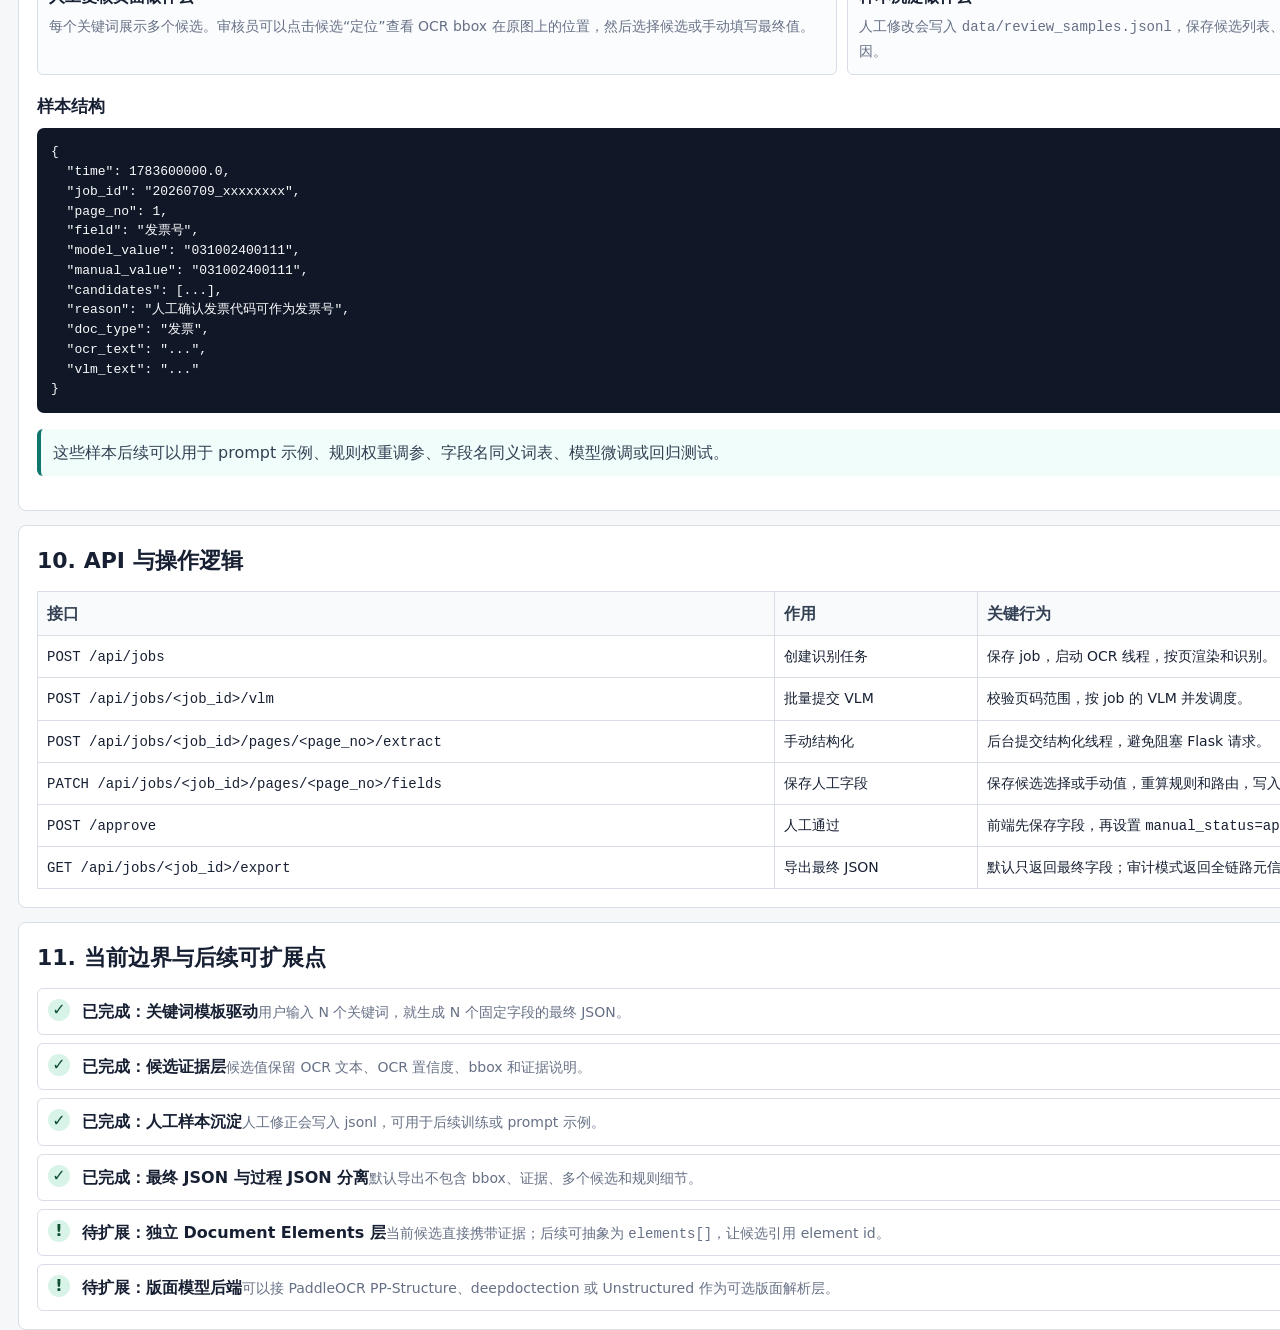
==== commit e93032ca: "Expand architecture walkthrough details" ====
--- a/templates/architecture.html
+++ b/templates/architecture.html
@@ -49,10 +49,12 @@
         <a href="#runtime">2. 运行时数据流</a>
         <a href="#contracts">3. JSON 与数据契约</a>
         <a href="#constraints">4. 约束与兜底</a>
-        <a href="#prompts">5. 提示词设计</a>
-        <a href="#code">6. 核心代码</a>
-        <a href="#review">7. 人工复核闭环</a>
-        <a href="#limits">8. 当前边界</a>
+        <a href="#qa">5. 企业问答版说明</a>
+        <a href="#prompts">6. 提示词设计</a>
+        <a href="#schema">7. Schema 与自愈</a>
+        <a href="#code">8. 核心代码</a>
+        <a href="#review">9. 人工复核闭环</a>
+        <a href="#limits">10. 当前边界</a>
       </div>
     </section>
 
@@ -149,9 +151,78 @@
       </table>
     </section>
 
+    <section id="qa" class="section">
+      <h2>5. 企业问答版说明</h2>
+      <div class="grid two">
+        <div class="card">
+          <b>问题一：多模态识别不可靠，后校验和兜底怎么做？</b>
+          <span>核心思路是 OCR 和 VLM 分工，而不是二选一。OCR 负责提供精确字符串池，VLM 负责看图片版式和字段归属，后端规则和人工审核负责兜底。</span>
+        </div>
+        <div class="card">
+          <b>问题二：JSON 输出不稳定，怎么保证格式？</b>
+          <span>不要让 LLM 自己设计结构。先给完整模板，再用 JSON Schema 运行时校验，失败后把错误原文反馈给同一个模型自愈重试。</span>
+        </div>
+      </div>
+
+      <h3>OCR + VLM 分工</h3>
+      <table>
+        <thead><tr><th>层</th><th>优势</th><th>风险</th><th>系统约束</th></tr></thead>
+        <tbody>
+          <tr><td>OCR</td><td>数字、金额、日期、编号字符本身更稳定。</td><td>排版顺序、换行、相邻关系、上下文归属可能错。</td><td>只作为字符串候选池，不根据 OCR 排版推断甲乙方、金额归属。</td></tr>
+          <tr><td>VLM</td><td>能看图片版式、表格关系、字段标签和视觉上下文。</td><td>可能幻觉、漏字、把不确定字段强行填值。</td><td>必须以图片版式判断字段含义，值优先从 OCR 文本中选；不确定就标人工复核。</td></tr>
+          <tr><td>后端规则</td><td>稳定、可解释、可回放。</td><td>只能校验明确规则，不能理解复杂语义。</td><td>金额、日期、税号、重复发票号、候选数量、低置信度等全部过规则。</td></tr>
+          <tr><td>人工审核</td><td>处理歧义和低置信字段。</td><td>有人工成本。</td><td>只把真正有歧义的单子送人工，且保存样本用于后续优化。</td></tr>
+        </tbody>
+      </table>
+
+      <h3>候选值而不是单值强提取</h3>
+      <p>宽泛关键词，例如“金额”，天然可能对应支付金额、贷款金额、价税合计、不含税金额、税额。系统不要求模型猜一个唯一值，而是要求模型返回 candidates 数组，人工或规则再决定最终值。</p>
+      <pre><code>{
+  "金额": {
+    "candidates": [
+      {
+        "value": "1200.00",
+        "source": "ocr",
+        "confidence": 0.92,
+        "recognized_as": "价税合计",
+        "evidence": "价税合计 1200.00"
+      },
+      {
+        "value": "1034.48",
+        "source": "vlm",
+        "confidence": 0.75,
+        "recognized_as": "不含税金额",
+        "evidence": "不含税金额栏"
+      }
+    ],
+    "final_value": ""
+  }
+}</code></pre>
+
+      <h3>置信度路由</h3>
+      <div class="grid three">
+        <div class="card"><b>自动入库</b><span>全字段置信度高、VLM 复核通过、Schema 和规则校验都通过。</span></div>
+        <div class="card"><b>人工审核</b><span>部分字段低置信、多候选、VLM 标注需要复核、关键字段为空或语义不匹配。</span></div>
+        <div class="card"><b>拒绝/重传</b><span>结构化完全失败、无可用 VLM 报告、核心字段无法解析且没有候选。</span></div>
+      </div>
+
+      <h3>业务规则交叉校验</h3>
+      <table>
+        <thead><tr><th>规则</th><th>实现方式</th><th>命中后处理</th></tr></thead>
+        <tbody>
+          <tr><td>金额三方校验</td><td>不含税金额 + 税额 ≈ 含税总额，误差超过 0.02 元报警。</td><td>升级人工复核，不直接自动过。</td></tr>
+          <tr><td>日期格式</td><td>支持 20260101、2026-01-01、2026年1月1日 等格式归一解析。</td><td>解析失败进入规则错误。</td></tr>
+          <tr><td>税号格式</td><td>15/18/20 位数字和大写字母。</td><td>格式可疑进入人工复核。</td></tr>
+          <tr><td>同批次重复发票号</td><td>同一个 job 内对已提取结果做重复检测。</td><td>标记警告，进入人工确认。</td></tr>
+          <tr><td>页级独立路由</td><td>每页独立跑 OCR、VLM、结构化、规则和路由。</td><td>一页自动过不影响另一页人工复核。</td></tr>
+        </tbody>
+      </table>
+    </section>
+
     <section id="prompts" class="section">
-      <h2>5. 提示词设计</h2>
-      <h3>VLM 复核提示词核心</h3>
+      <h2>6. 提示词设计</h2>
+      <h3>VLM 复核提示词：看图那一层</h3>
+      <p>这一层的任务是图文互校，不是直接提取最终 JSON。输出故意使用自然语言报告，让视觉模型充分说明依据、差异和不确定点，后面再交给结构化提取层处理。</p>
       <pre><code>请作为“文档字段核对助手”处理这页扫描件。
 
 你会同时收到：
@@ -160,16 +231,30 @@
 
 核对规则：
 1. OCR 文本排版可能混乱，但数字、编号、日期、金额通常更准确。
-2. OCR 文本只能作为“独立字符串候选池”使用。
-3. 字段含义、位置、归属、表格关系必须以页面图片中的视觉版式和明确标签为准。
-4. 如果 OCR 与图片/AI 判断不一致、图片不清晰、存在多个候选值、字段归属不确定，必须标记“需要人工复核”。
-5. 不要猜测，不要补全不存在的信息。
+2. OCR 字符串之间的先后顺序、换行、相邻关系可能完全混乱，不要根据 OCR 排版推断字段归属或逻辑关系。
+3. 字段含义、位置、归属、表格关系、甲乙方关系必须以页面图片中的视觉版式和明确标签为准。
+4. 请根据图片判断字段含义，再优先从 OCR 文本中选取精确字段值。
+5. 如果 OCR 与图片不一致、图片不清晰、存在多个候选值，必须标记“需要人工复核”。
+6. 不要猜测，不要补全不存在的信息。
+7. 不要使用训练知识或知识截止时间去判断日期是否合理。
 
 输出格式必须包含：
 ## 复核结论
 ## 字段结果
 ## 差异清单</code></pre>
-      <h3>结构化提取提示词核心</h3>
+      <h3>VLM 动态注入</h3>
+      <pre><code>if keywords:
+    prompt += "\n本文件的筛选关键词：" + "、".join(keywords)
+    prompt += "\n请优先围绕这些关键词识别相关字段、数值、日期、单位名称和页面证据。"
+
+if ocr_text:
+    prompt += "\n\n本页 OCR 文本如下，作为核对底稿：\n```text\n" + ocr_text[:12000] + "\n```"
+else:
+    prompt += "\n\n本页没有可用 OCR 文本，请仅根据图片识别，并在复核原因中说明。"</code></pre>
+      <p class="note">规则 2 是核心：OCR 排版关系不可信。规则 7 用来防止模型因为训练知识或知识截止时间对 2026 年单据做幻觉判断。</p>
+
+      <h3>Extraction Prompt：结构化提取那一层</h3>
+      <p>这一层只吃文本，不看图。输入是 VLM 报告 + OCR 文本，输出是严格 JSON。视觉模型和结构化模型分开：VLM 用 Qwen3-VL，文本到 JSON 用 DeepSeek-V4-Flash。</p>
       <pre><code>你是企业文档关键词模板抽取引擎。请只输出合法 JSON，不要输出 Markdown。
 
 用户会给出一组关键词。每个关键词都是最终 JSON 的目标字段，不能增加字段，不能删除字段。
@@ -184,11 +269,130 @@
 5. 不要把候选值直接当最终值，final_value 默认留空，
    除非字段名强匹配且置信度很高。
 6. confidence 取 0 到 1。source 只能是 ocr、vlm、manual 或 unknown。</code></pre>
+      <h3>Extraction 动态注入</h3>
+      <pre><code>prompt += "\n\n关键词列表：\n" + json.dumps(keywords or [], ensure_ascii=False)
+prompt += "\n\n必须填充的 JSON 模板：\n" + json.dumps({"template_fields": template}, ensure_ascii=False, indent=2)
+
+if error_hint:
+    prompt += "\n上一次输出解析失败，请修复为严格 JSON。错误：" + error_hint[:500]
+
+prompt += "\n\nVLM 复核报告：\n" + (vlm_text or "")[:12000]
+prompt += "\n\nOCR 文本：\n" + (ocr_text or "")[:12000]</code></pre>
+      <h3>模板骨架示例</h3>
+      <pre><code>{
+  "template_fields": {
+    "发票号": {
+      "label": "发票号",
+      "keyword": "发票号",
+      "final_value": "",
+      "review_status": "pending",
+      "selected_candidate_index": null,
+      "candidates": []
+    },
+    "金额": {
+      "label": "金额",
+      "keyword": "金额",
+      "final_value": "",
+      "review_status": "pending",
+      "selected_candidate_index": null,
+      "candidates": []
+    }
+  }
+}</code></pre>
       <p class="warn note">关键点：提示词不是唯一约束。提示词只负责第一层行为引导，后面还有 JSON Schema、后端规则、路由、人工审核和审计日志。</p>
     </section>
 
+    <section id="schema" class="section">
+      <h2>7. JSON Schema 与自愈重试</h2>
+      <h3>为什么先给模板，不让 LLM 设计结构</h3>
+      <p>最有效的格式稳定手段，是在 prompt 里直接给完整 JSON 骨架，让 LLM 只负责填 candidates，不负责设计 key。不给骨架时，模型可能把“发票号”写成 <code>invoice_number</code>、<code>发票号码</code> 或自己新增字段。</p>
+
+      <h3>动态 Schema 构建</h3>
+      <pre><code>def build_template_schema(template_fields):
+    field_names = list(template_fields.keys())
+    field_schema = {
+        "type": "object",
+        "required": ["label", "keyword", "final_value", "review_status",
+                     "selected_candidate_index", "candidates"],
+        "properties": {
+            "label": {"type": "string"},
+            "keyword": {"type": "string"},
+            "final_value": {"type": "string"},
+            "review_status": {"type": "string"},
+            "selected_candidate_index": {"anyOf": [{"type": "integer"}, {"type": "null"}]},
+            "candidates": {
+                "type": "array",
+                "items": {
+                    "type": "object",
+                    "required": ["value", "recognized_as", "source", "confidence", "evidence"],
+                    "properties": {
+                        "value": {"type": "string"},
+                        "recognized_as": {"type": "string"},
+                        "source": {"enum": ["ocr", "vlm", "manual", "unknown"]},
+                        "confidence": {"type": "number", "minimum": 0, "maximum": 1},
+                        "evidence": {"type": "string"}
+                    }
+                }
+            }
+        }
+    }
+    return {
+        "type": "object",
+        "required": ["doc_type", "template_fields"],
+        "properties": {
+            "doc_type": {"type": "string"},
+            "template_fields": {
+                "type": "object",
+                "required": field_names,
+                "properties": {name: field_schema for name in field_names},
+                "additionalProperties": False
+            }
+        }
+    }</code></pre>
+
+      <h3>错误信息精确到路径</h3>
+      <pre><code>def validate_template_payload(payload, template_fields):
+    schema = build_template_schema(template_fields)
+    validator = Draft202012Validator(schema)
+    errors = sorted(validator.iter_errors(payload), key=lambda e: list(e.path))
+    return [
+        (".".join(str(p) for p in e.path) or "$") + ": " + e.message
+        for e in errors
+    ]</code></pre>
+
+      <h3>自愈重试</h3>
+      <pre><code>last_error = ""
+for attempt in range(3):
+    raw = call_llm(..., error_hint=last_error)
+    try:
+        parsed = extract_json_fragment(raw)
+        errors = validate_schema(parsed)
+        if errors:
+            raise ValueError("Schema 校验失败：" + "; ".join(errors[:3]))
+        return parsed
+    except (json.JSONDecodeError, ValueError) as exc:
+        last_error = str(exc)</code></pre>
+
+      <h3>容错解析</h3>
+      <pre><code>def extract_json_fragment(text):
+    text = text.strip()
+    if text.startswith("```"):
+        text = re.sub(r"^```(?:json)?\s*", "", text)
+        text = re.sub(r"\s*```$", "", text)
+    try:
+        return json.loads(text)
+    except json.JSONDecodeError:
+        pass
+    start, end = text.find("{"), text.rfind("}")
+    if start >= 0 and end > start:
+        return json.loads(text[start:end + 1])
+    raise ValueError("LLM 未返回合法 JSON")</code></pre>
+
+      <p class="note">不建议再套一层“格式校验 Agent”。把 Schema 错误直接反馈给原模型重试，通常效果接近，成本和延迟更低。</p>
+    </section>
+
     <section id="code" class="section">
-      <h2>6. 核心代码说明</h2>
+      <h2>8. 核心代码说明</h2>
       <div class="codegrid">
         <div>
           <h3>服务初始化</h3>
@@ -269,7 +473,7 @@
     </section>
 
     <section id="review" class="section">
-      <h2>7. 人工复核与样本沉淀</h2>
+      <h2>9. 人工复核与样本沉淀</h2>
       <div class="grid two">
         <div class="card">
           <b>人工复核页面做什么</b>
@@ -298,7 +502,7 @@
     </section>
 
     <section class="section">
-      <h2>8. API 与操作逻辑</h2>
+      <h2>10. API 与操作逻辑</h2>
       <table>
         <thead><tr><th>接口</th><th>作用</th><th>关键行为</th></tr></thead>
         <tbody>
@@ -313,7 +517,7 @@
     </section>
 
     <section id="limits" class="section">
-      <h2>9. 当前边界与后续可扩展点</h2>
+      <h2>11. 当前边界与后续可扩展点</h2>
       <div class="checklist">
         <div class="checkitem"><span class="tick">✓</span><div><b>已完成：关键词模板驱动</b><span class="muted">用户输入 N 个关键词，就生成 N 个固定字段的最终 JSON。</span></div></div>
         <div class="checkitem"><span class="tick">✓</span><div><b>已完成：候选证据层</b><span class="muted">候选值保留 OCR 文本、OCR 置信度、bbox 和证据说明。</span></div></div>
--- a/static/architecture.css
+++ b/static/architecture.css
@@ -2,10 +2,10 @@
 *{box-sizing:border-box}body{margin:0;background:var(--bg);color:var(--ink);font-family:ui-sans-serif,system-ui,-apple-system,BlinkMacSystemFont,"Segoe UI",sans-serif;line-height:1.58}
 a{color:var(--brand);font-weight:760;text-decoration:none}header{position:sticky;top:0;z-index:10;background:#fff;border-bottom:1px solid var(--line);padding:14px 22px;display:flex;justify-content:space-between;align-items:center;gap:16px}h1{font-size:20px;margin:0}.nav{display:flex;gap:8px;flex-wrap:wrap}.nav a{height:32px;display:inline-flex;align-items:center;border:1px solid var(--line);border-radius:6px;padding:0 10px;color:#344054;background:#fff}
 main{max-width:1480px;margin:0 auto;padding:18px;display:grid;gap:14px}.hero,.section{background:var(--panel);border:1px solid var(--line);border-radius:8px;padding:18px}.hero{display:grid;grid-template-columns:minmax(0,1.2fr) minmax(360px,.8fr);gap:18px;align-items:start}.eyebrow{font-size:13px;color:var(--brand);font-weight:800}.hero h2{font-size:32px;line-height:1.18;margin:8px 0 10px}.hero p{color:#344054;margin:8px 0}.badgebar{display:flex;gap:8px;flex-wrap:wrap;margin-top:14px}.badge{border-radius:999px;background:var(--soft);color:#075e56;padding:4px 10px;font-size:13px;font-weight:760}.summary{display:grid;gap:8px}.summary div,.card{border:1px solid var(--line);border-radius:6px;background:#fbfcfe;padding:11px}.summary b,.card b{display:block;margin-bottom:4px}.summary span,.card span,.muted{color:var(--muted);font-size:14px}
-.section h2{font-size:22px;margin:0 0 12px}.section h3{font-size:17px;margin:18px 0 8px}.grid{display:grid;grid-template-columns:repeat(3,minmax(0,1fr));gap:10px}.grid.two{grid-template-columns:repeat(2,minmax(0,1fr))}.grid.four{grid-template-columns:repeat(4,minmax(0,1fr))}.flow{display:grid;grid-template-columns:repeat(7,minmax(145px,1fr));gap:8px;overflow-x:auto;padding-bottom:4px}.step{border:1px solid var(--line);border-radius:8px;background:#fff;padding:12px;min-height:155px}.step-no{display:inline-flex;width:32px;height:32px;border-radius:50%;align-items:center;justify-content:center;background:var(--brand);color:#fff;font-weight:850;margin-bottom:8px}.step b{display:block;font-size:15px;margin-bottom:4px}.step small{display:block;color:var(--muted);font-weight:760;margin-bottom:8px}.step p{margin:0;color:#344054;font-size:13px}
+.section h2{font-size:22px;margin:0 0 12px}.section h3{font-size:17px;margin:18px 0 8px}.section p{color:#344054}.grid{display:grid;grid-template-columns:repeat(3,minmax(0,1fr));gap:10px}.grid.two{grid-template-columns:repeat(2,minmax(0,1fr))}.grid.three{grid-template-columns:repeat(3,minmax(0,1fr))}.grid.four{grid-template-columns:repeat(4,minmax(0,1fr))}.flow{display:grid;grid-template-columns:repeat(7,minmax(145px,1fr));gap:8px;overflow-x:auto;padding-bottom:4px}.step{border:1px solid var(--line);border-radius:8px;background:#fff;padding:12px;min-height:155px}.step-no{display:inline-flex;width:32px;height:32px;border-radius:50%;align-items:center;justify-content:center;background:var(--brand);color:#fff;font-weight:850;margin-bottom:8px}.step b{display:block;font-size:15px;margin-bottom:4px}.step small{display:block;color:var(--muted);font-weight:760;margin-bottom:8px}.step p{margin:0;color:#344054;font-size:13px}
 .diagram{display:grid;gap:8px}.lane{display:grid;grid-template-columns:190px 1fr;gap:10px;align-items:stretch}.lane-title{border:1px solid var(--line);border-radius:6px;background:#f8fafc;padding:10px;font-weight:800}.lane-body{border:1px solid var(--line);border-radius:6px;background:#fff;padding:10px}.lane-body code{background:#eef2f7;border-radius:4px;padding:1px 5px}
 pre{margin:0;overflow:auto;background:var(--code);color:#f9fafb;border-radius:7px;padding:14px;font-size:13px;line-height:1.52;tab-size:2}code{font-family:ui-monospace,SFMono-Regular,Menlo,Consolas,monospace}.codegrid{display:grid;grid-template-columns:1fr 1fr;gap:10px}.note{border-left:4px solid var(--brand);background:#f0fdfa;padding:11px 12px;border-radius:6px;color:#134e48}.warn{border-left-color:#f79009;background:#fffcf5;color:#7a2e0e}.bad{border-left-color:#f04438;background:#fff1f0;color:#7a271a}
 table{width:100%;border-collapse:collapse;background:#fff}th,td{border:1px solid var(--line);padding:9px;vertical-align:top;text-align:left}th{background:#f8fafc;color:#344054}td{font-size:14px}.checklist{display:grid;gap:8px}.checkitem{display:grid;grid-template-columns:26px 1fr;gap:8px;border:1px solid var(--line);border-radius:6px;background:#fff;padding:10px}.tick{width:22px;height:22px;border-radius:50%;background:#d8f3e7;color:#0f5132;display:inline-flex;align-items:center;justify-content:center;font-weight:900}
 .toc{display:grid;grid-template-columns:repeat(4,minmax(0,1fr));gap:8px}.toc a{border:1px solid var(--line);border-radius:6px;background:#fff;padding:9px;color:#344054}.toc a:hover{background:var(--soft);color:#075e56}
-@media(max-width:1100px){.hero,.grid,.grid.two,.grid.four,.codegrid{grid-template-columns:1fr}.flow{grid-template-columns:repeat(7,170px)}.toc{grid-template-columns:repeat(2,1fr)}.lane{grid-template-columns:1fr}}
+@media(max-width:1100px){.hero,.grid,.grid.two,.grid.three,.grid.four,.codegrid{grid-template-columns:1fr}.flow{grid-template-columns:repeat(7,170px)}.toc{grid-template-columns:repeat(2,1fr)}.lane{grid-template-columns:1fr}}
 @media(max-width:620px){header{align-items:flex-start;flex-direction:column}.toc{grid-template-columns:1fr}main{padding:10px}.hero h2{font-size:25px}}
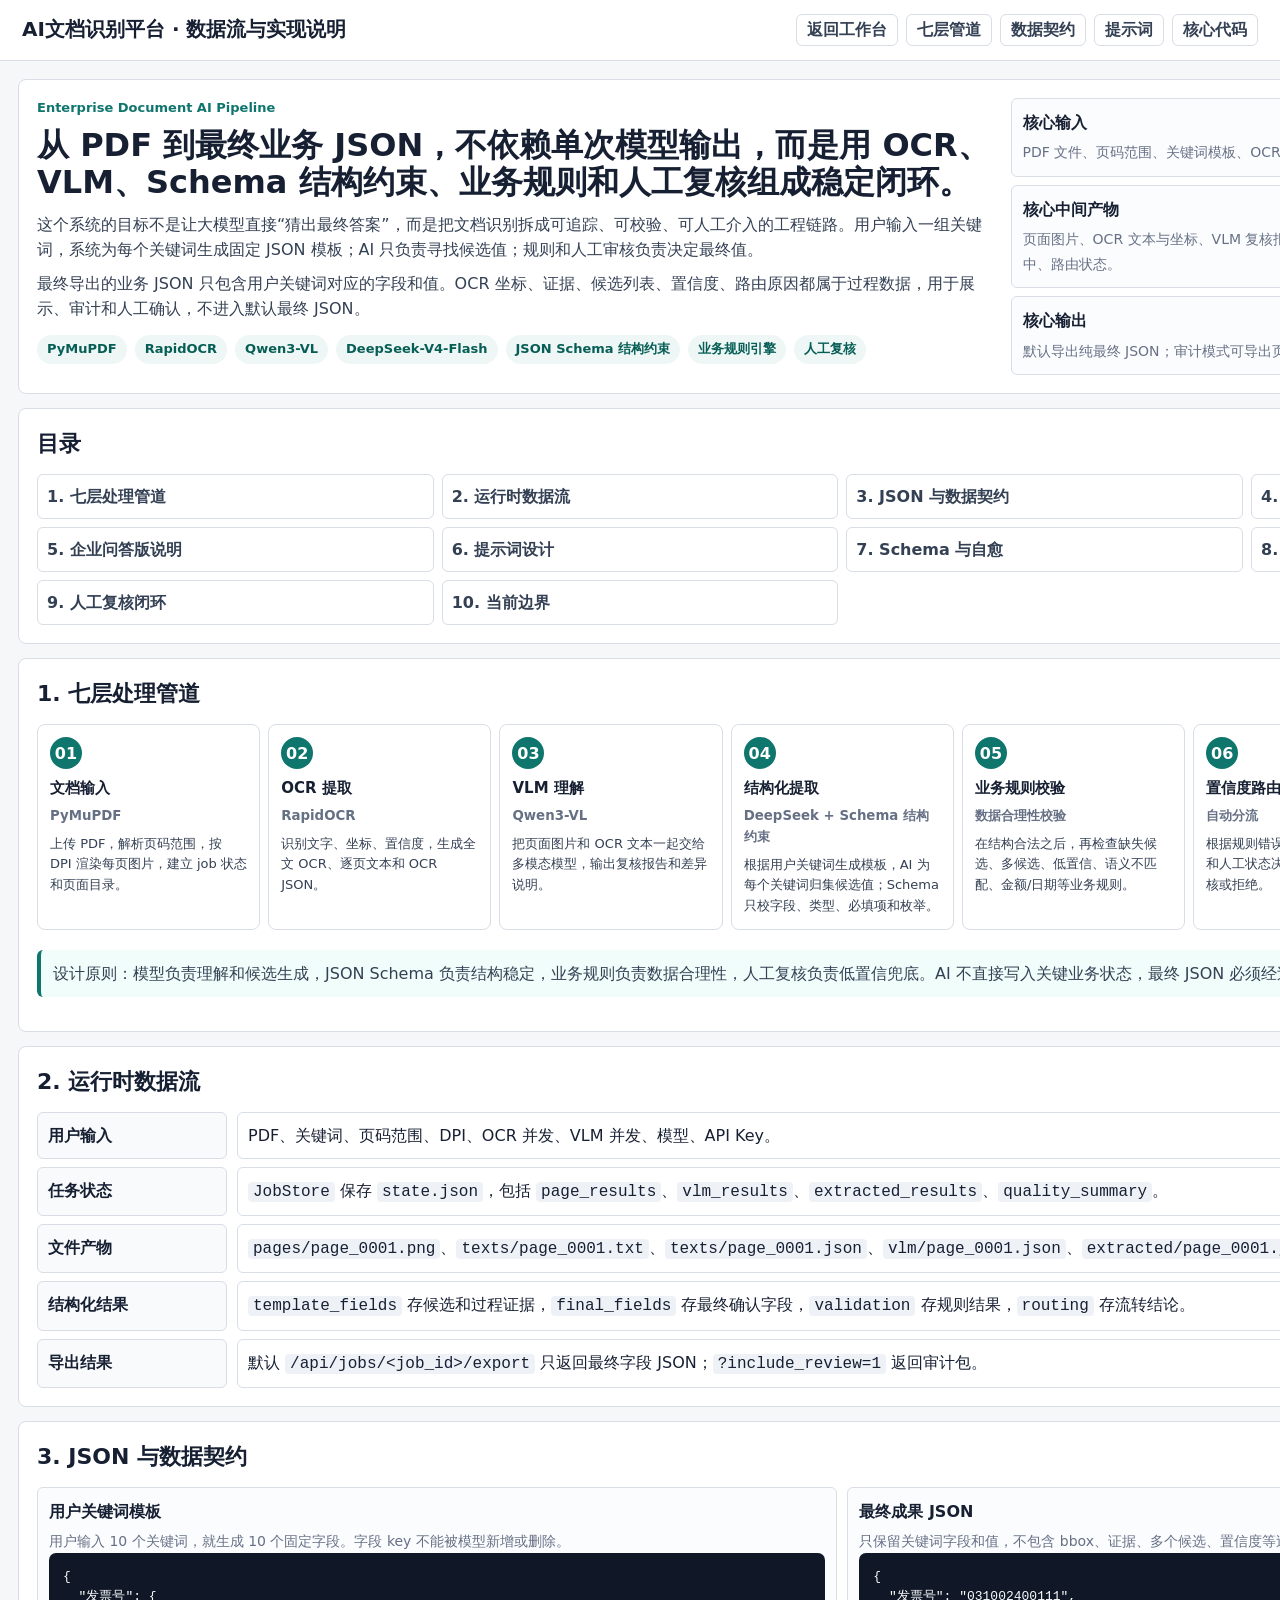
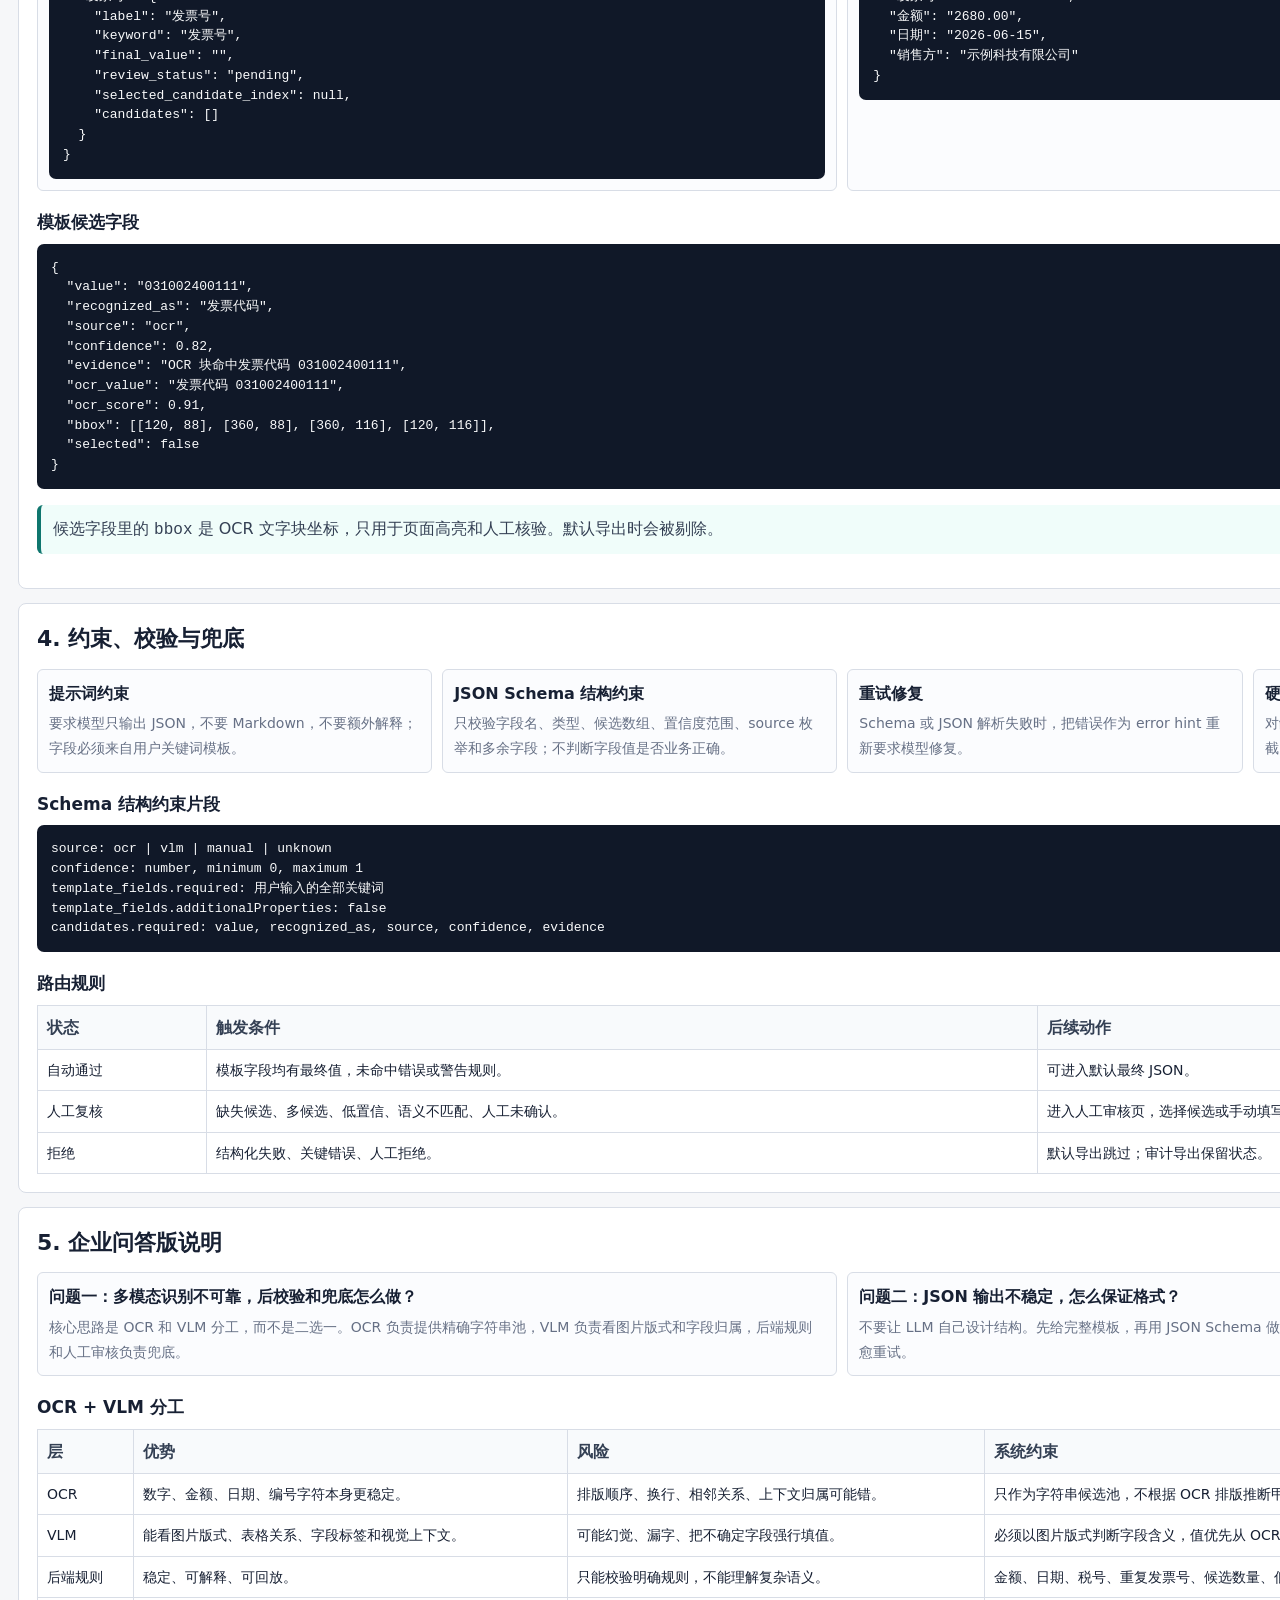
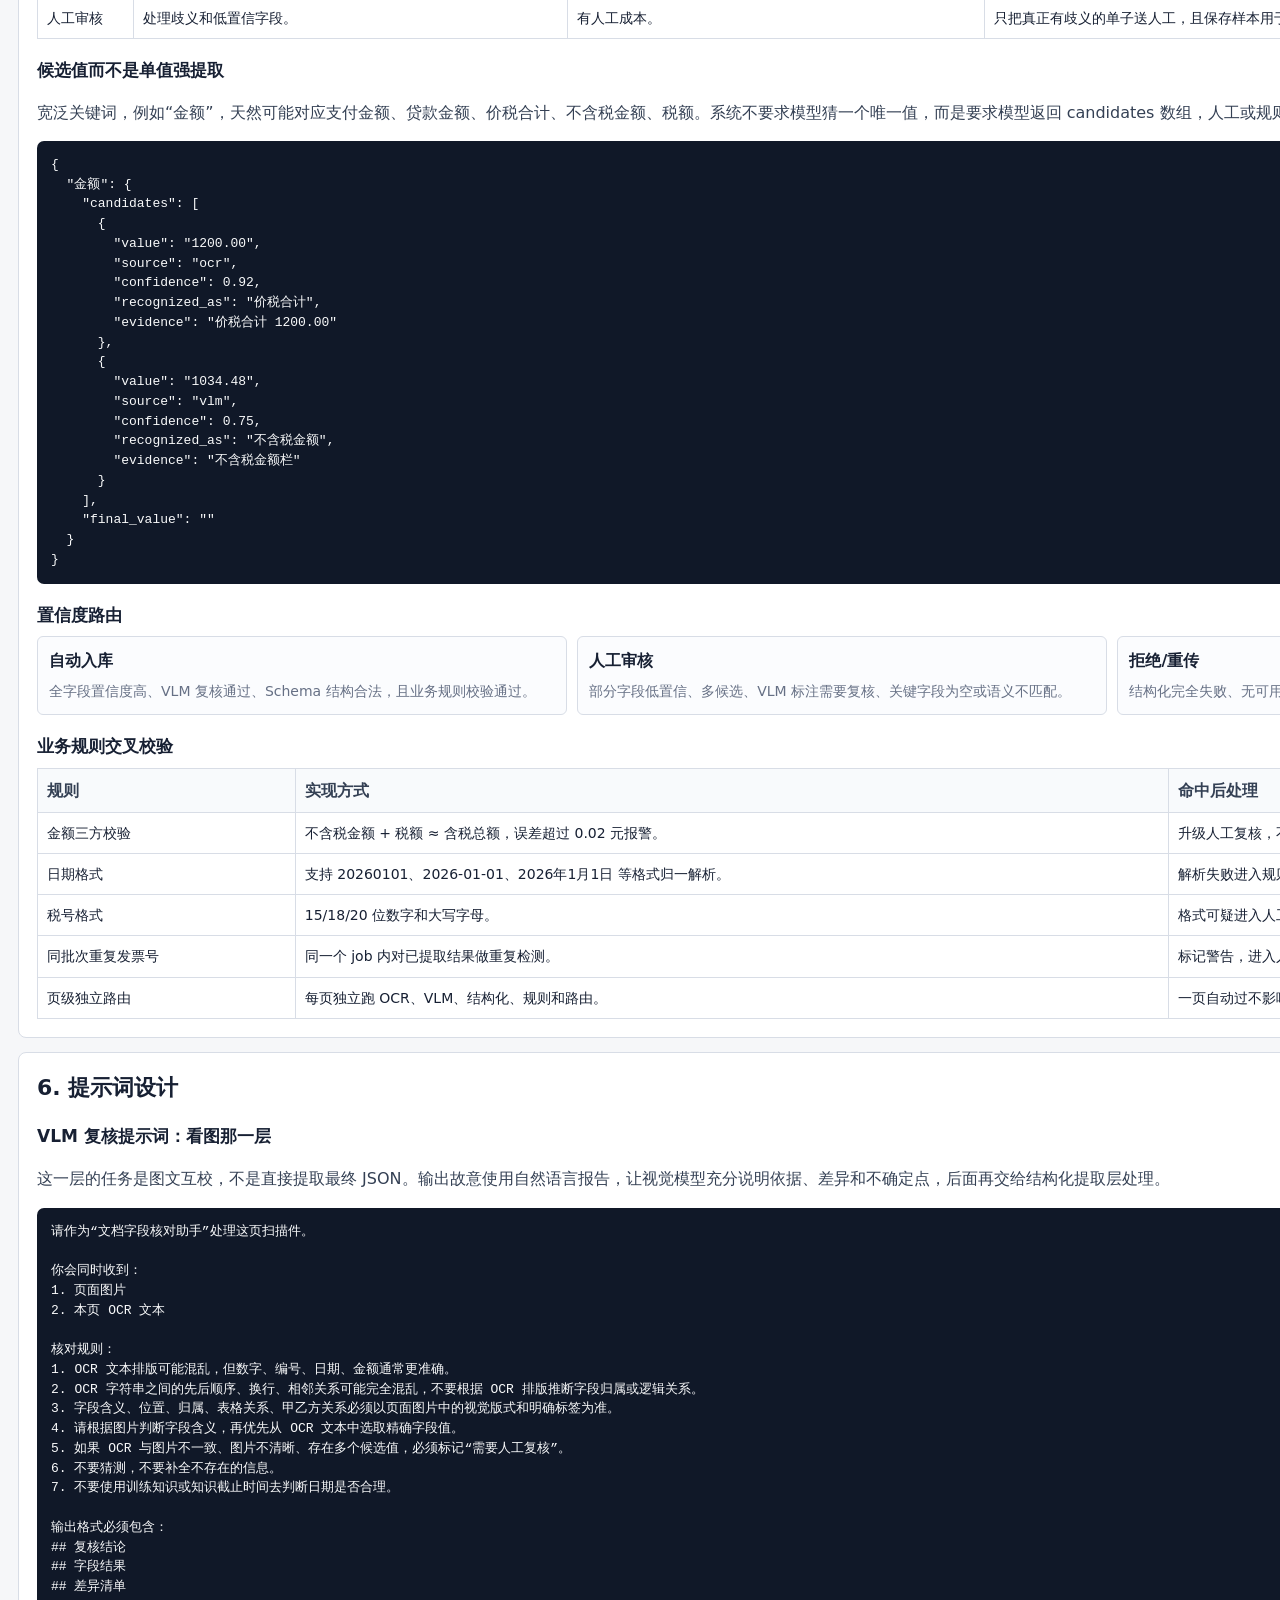
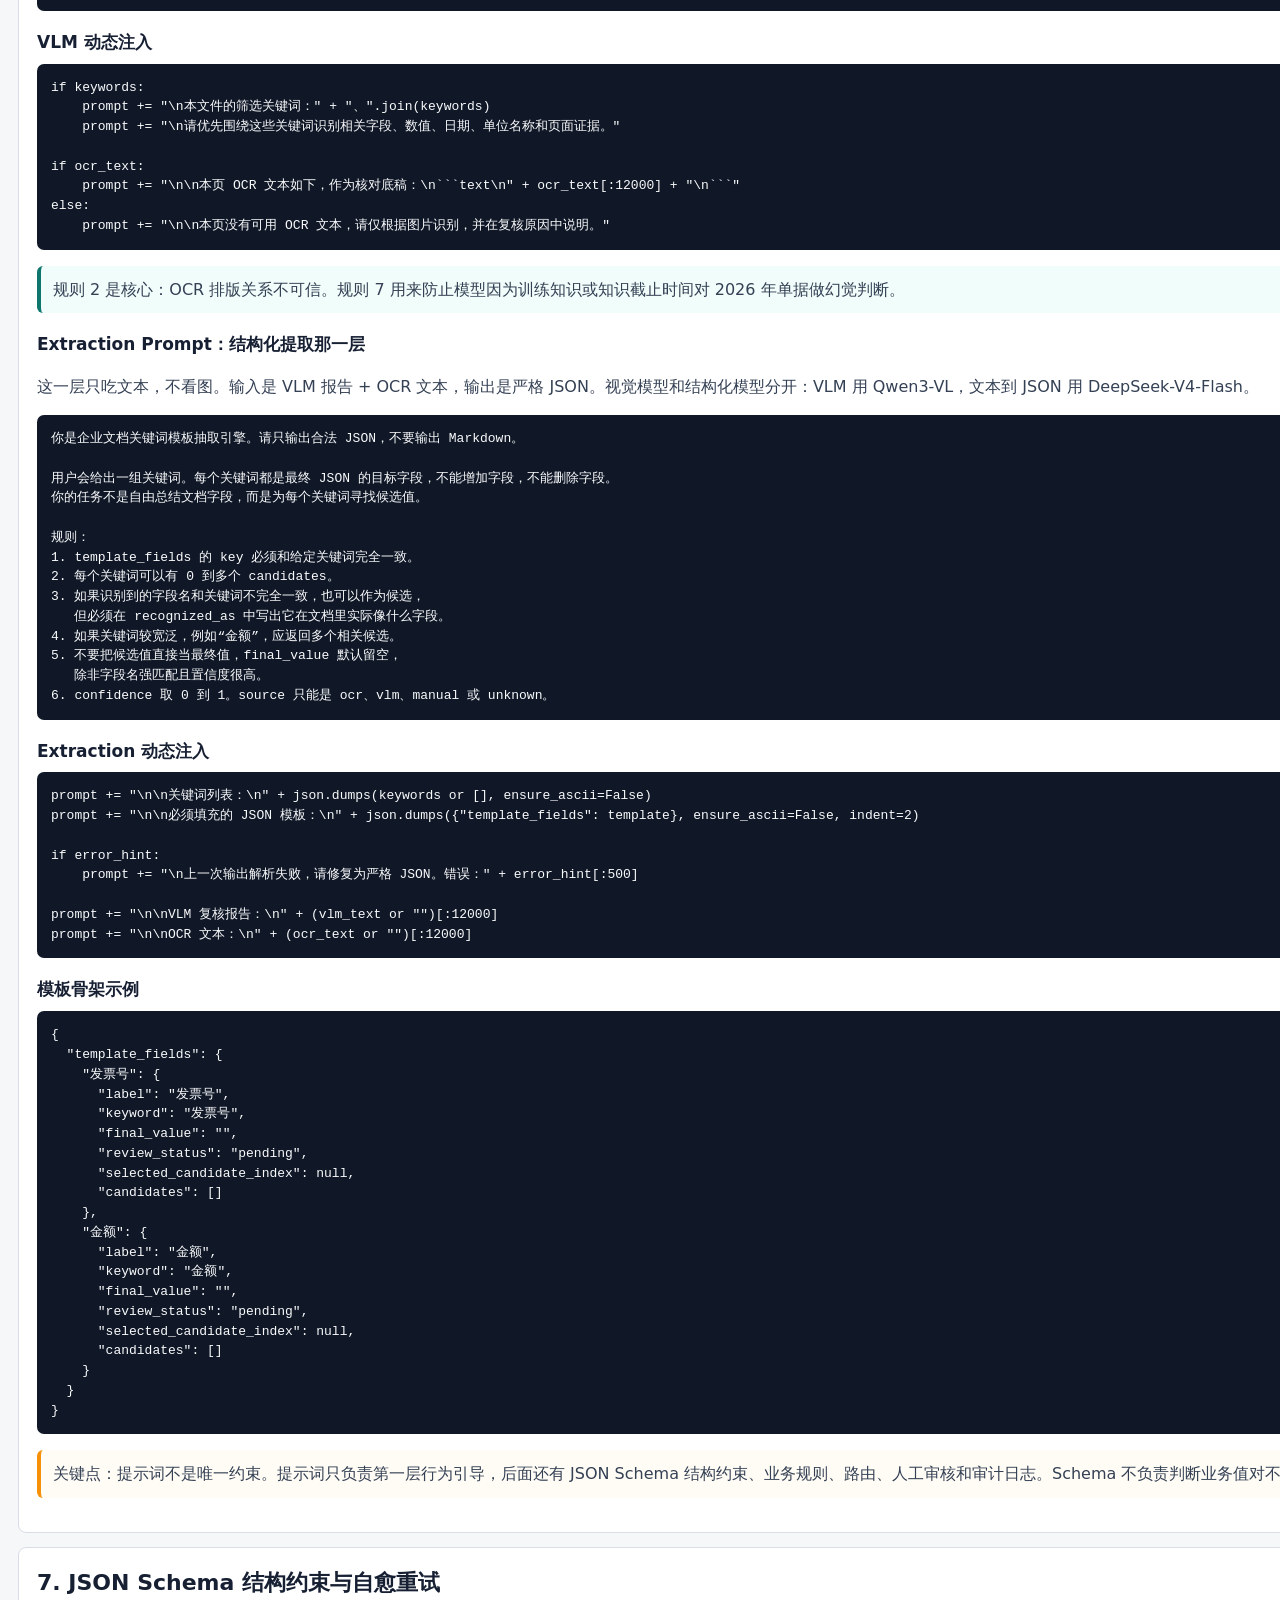
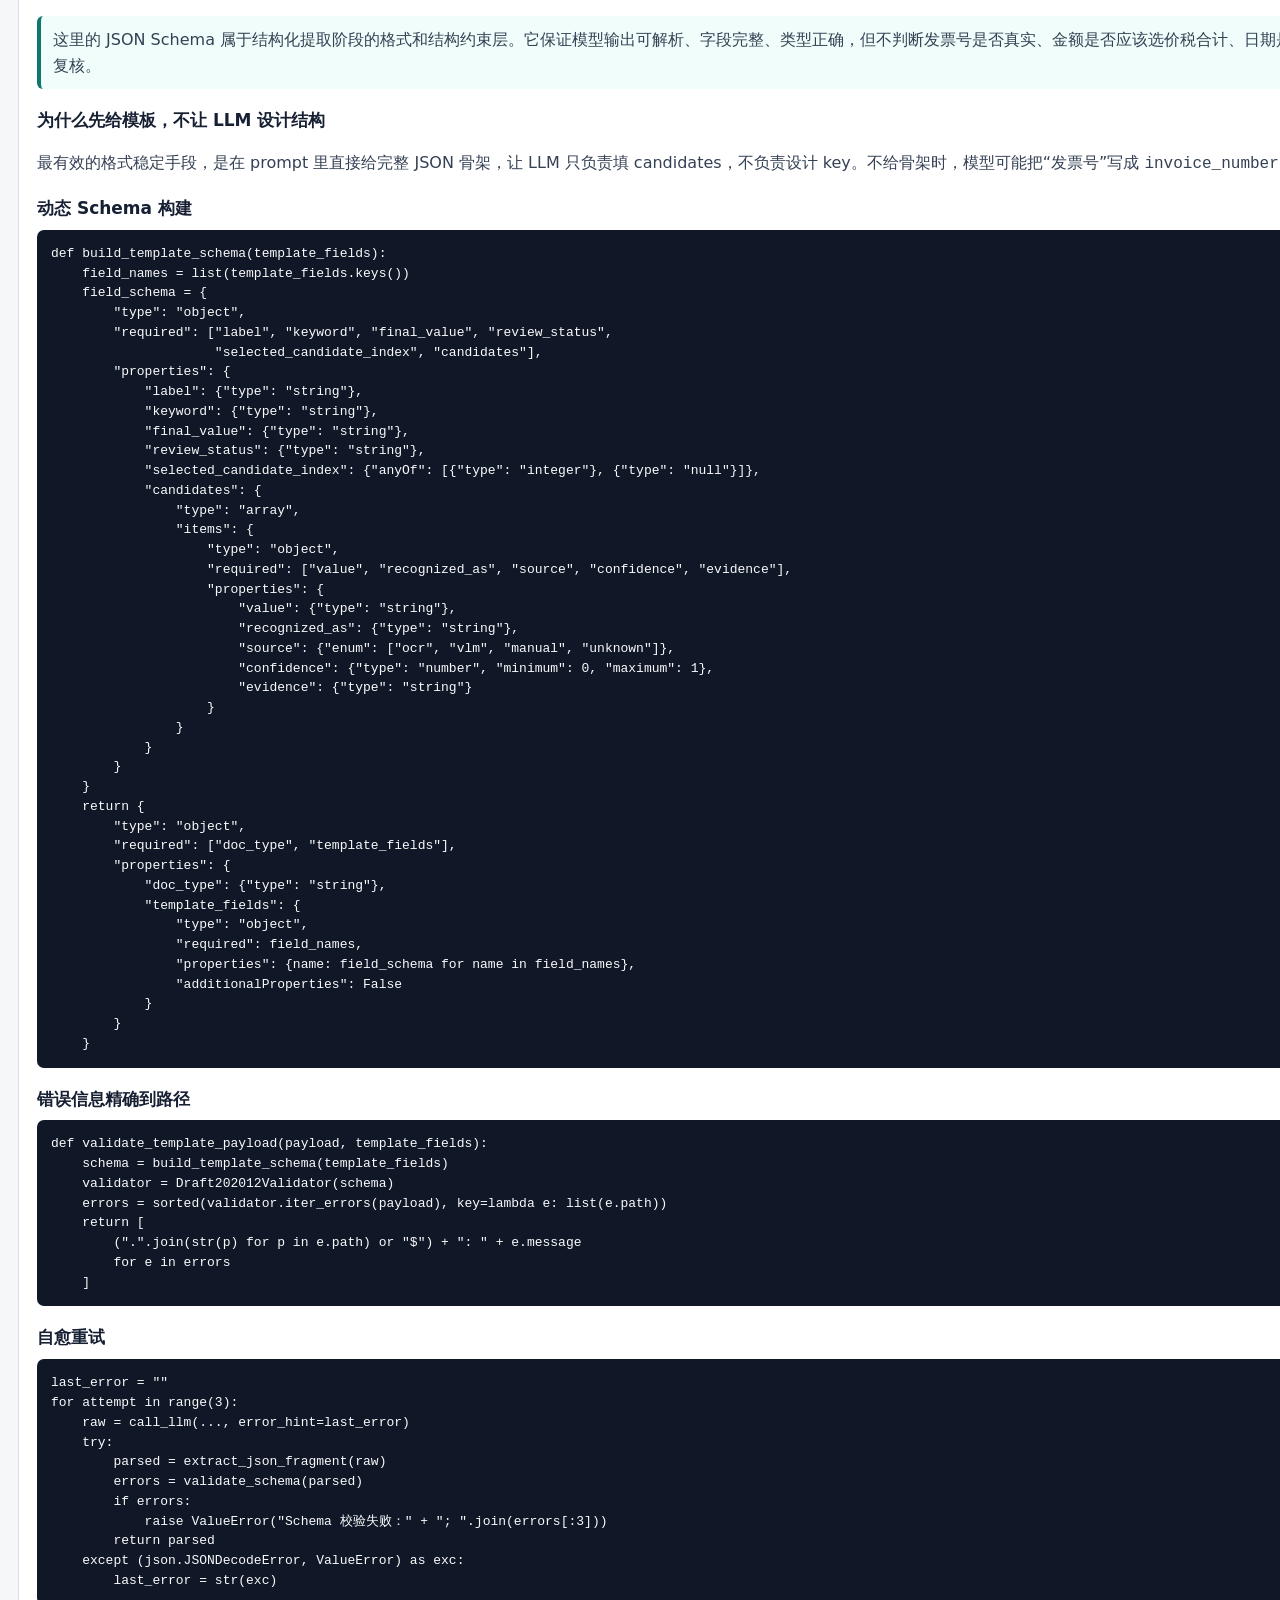
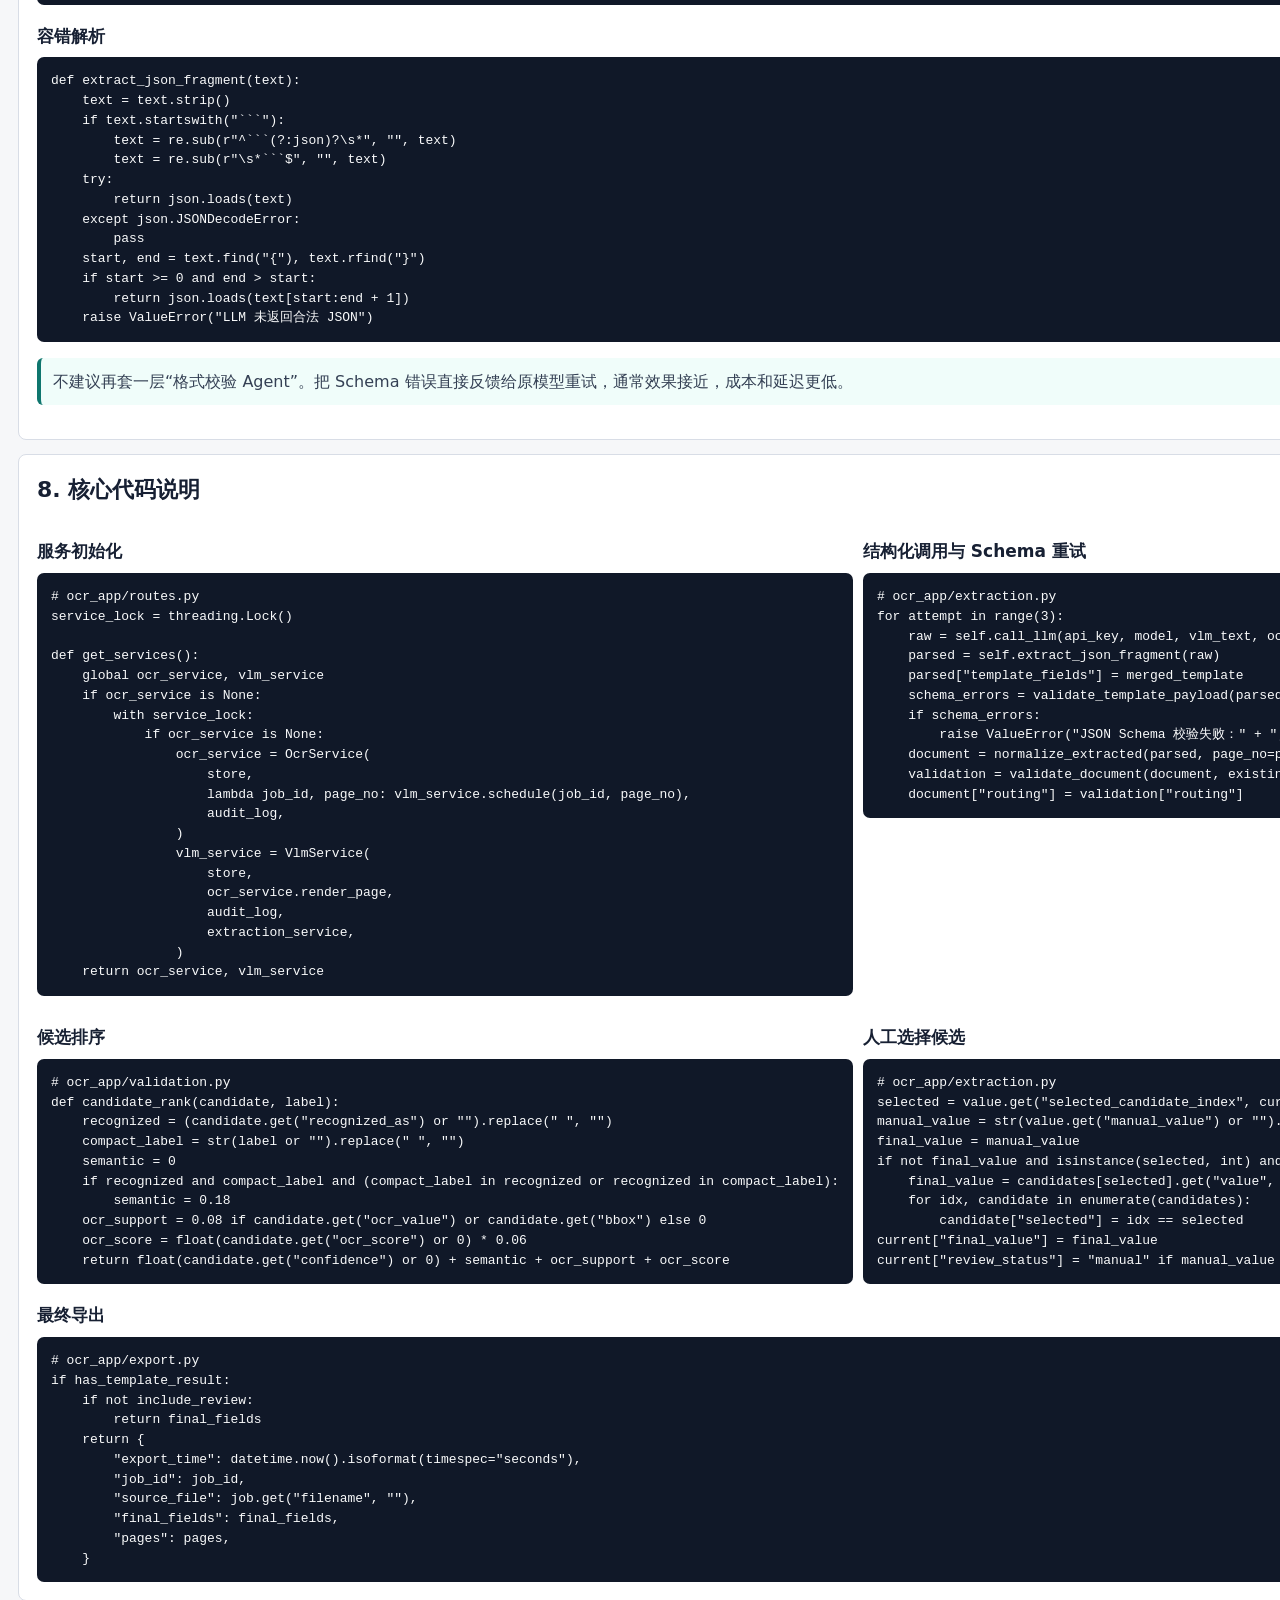
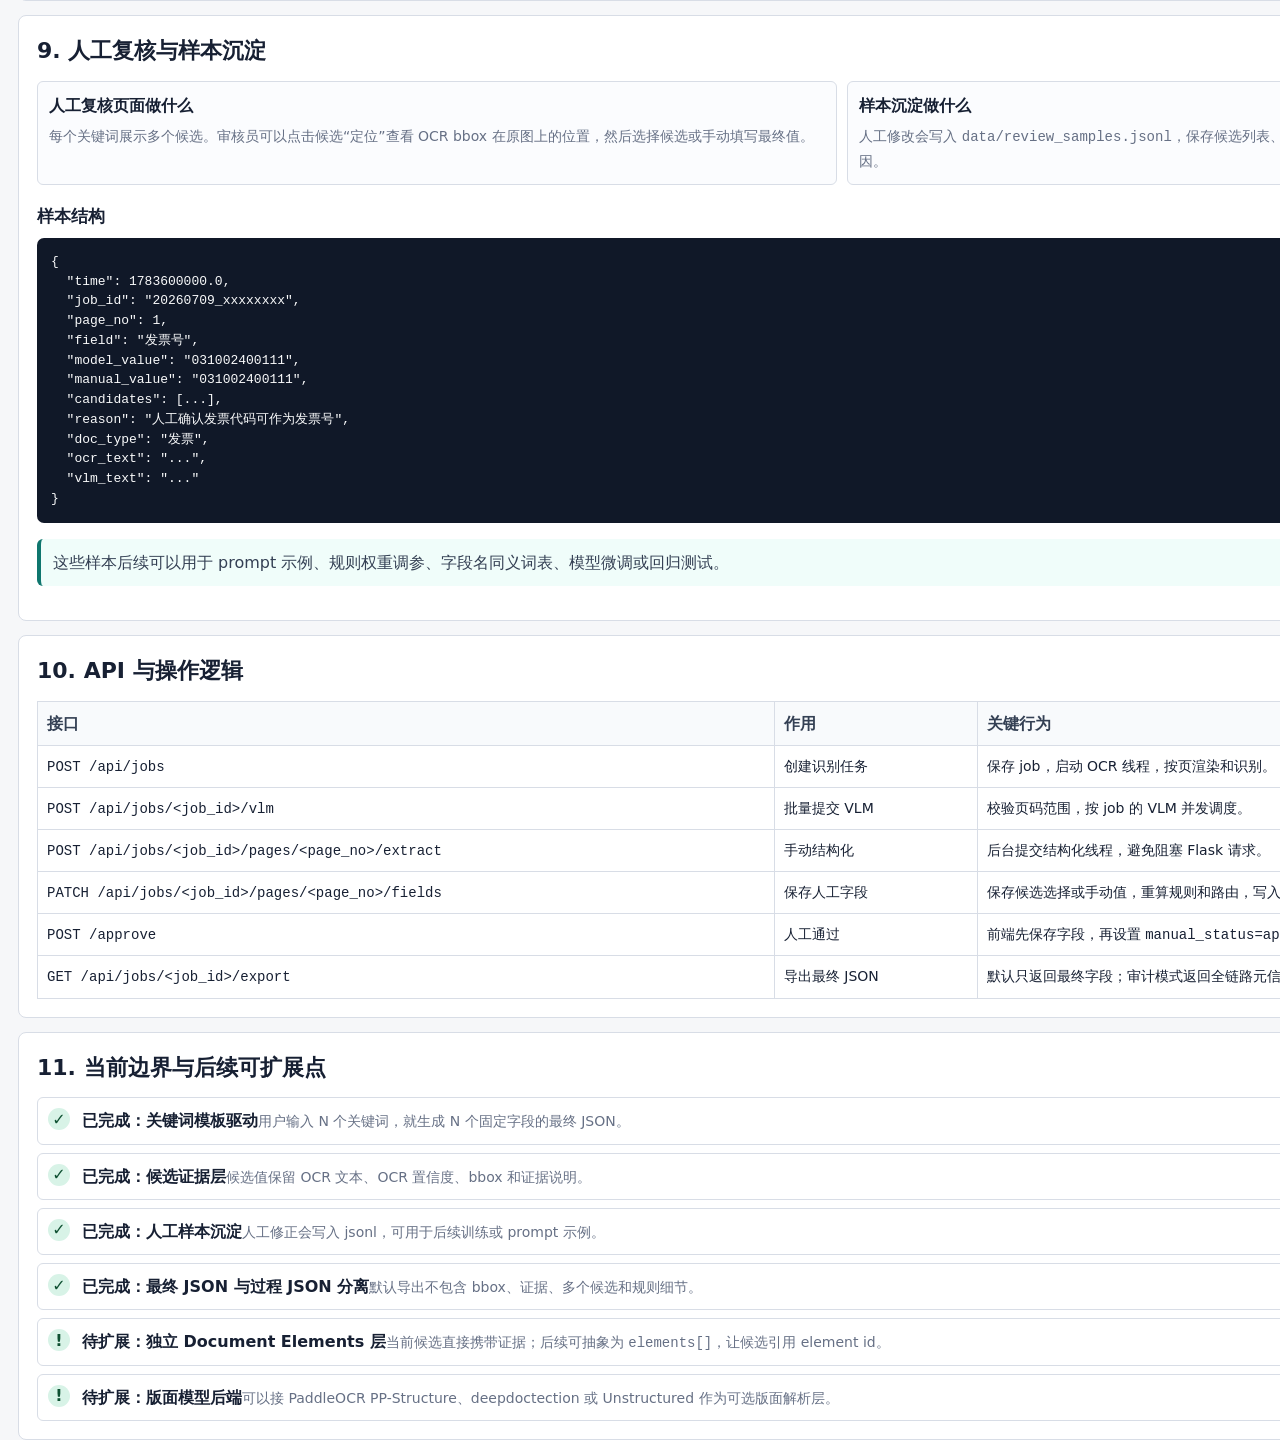
==== commit 65638be4: "Clarify schema and business validation roles" ====
--- a/templates/architecture.html
+++ b/templates/architecture.html
@@ -22,7 +22,7 @@
     <section class="hero">
       <div>
         <div class="eyebrow">Enterprise Document AI Pipeline</div>
-        <h2>从 PDF 到最终业务 JSON，不依赖单次模型输出，而是用 OCR、VLM、Schema、规则和人工复核组成稳定闭环。</h2>
+        <h2>从 PDF 到最终业务 JSON，不依赖单次模型输出，而是用 OCR、VLM、Schema 结构约束、业务规则和人工复核组成稳定闭环。</h2>
         <p>这个系统的目标不是让大模型直接“猜出最终答案”，而是把文档识别拆成可追踪、可校验、可人工介入的工程链路。用户输入一组关键词，系统为每个关键词生成固定 JSON 模板；AI 只负责寻找候选值；规则和人工审核负责决定最终值。</p>
         <p>最终导出的业务 JSON 只包含用户关键词对应的字段和值。OCR 坐标、证据、候选列表、置信度、路由原因都属于过程数据，用于展示、审计和人工确认，不进入默认最终 JSON。</p>
         <div class="badgebar">
@@ -30,14 +30,14 @@
           <span class="badge">RapidOCR</span>
           <span class="badge">Qwen3-VL</span>
           <span class="badge">DeepSeek-V4-Flash</span>
-          <span class="badge">JSON Schema</span>
-          <span class="badge">规则引擎</span>
+          <span class="badge">JSON Schema 结构约束</span>
+          <span class="badge">业务规则引擎</span>
           <span class="badge">人工复核</span>
         </div>
       </div>
       <div class="summary">
         <div><b>核心输入</b><span>PDF 文件、页码范围、关键词模板、OCR/VLM 并发、模型配置、本机 API Key。</span></div>
-        <div><b>核心中间产物</b><span>页面图片、OCR 文本与坐标、VLM 复核报告、关键词候选、Schema 校验结果、规则命中、路由状态。</span></div>
+        <div><b>核心中间产物</b><span>页面图片、OCR 文本与坐标、VLM 复核报告、关键词候选、Schema 结构约束结果、业务规则命中、路由状态。</span></div>
         <div><b>核心输出</b><span>默认导出纯最终 JSON；审计模式可导出页码、路由、置信度和人工状态。</span></div>
       </div>
     </section>
@@ -64,12 +64,12 @@
         <div class="step"><span class="step-no">01</span><b>文档输入</b><small>PyMuPDF</small><p>上传 PDF，解析页码范围，按 DPI 渲染每页图片，建立 job 状态和页面目录。</p></div>
         <div class="step"><span class="step-no">02</span><b>OCR 提取</b><small>RapidOCR</small><p>识别文字、坐标、置信度，生成全文 OCR、逐页文本和 OCR JSON。</p></div>
         <div class="step"><span class="step-no">03</span><b>VLM 理解</b><small>Qwen3-VL</small><p>把页面图片和 OCR 文本一起交给多模态模型，输出复核报告和差异说明。</p></div>
-        <div class="step"><span class="step-no">04</span><b>结构化提取</b><small>DeepSeek + JSON Schema</small><p>根据用户关键词生成模板，AI 为每个关键词归集候选值，不直接生成最终业务数据。</p></div>
-        <div class="step"><span class="step-no">05</span><b>规则校验</b><small>硬规则引擎</small><p>检查缺失候选、多候选、低置信、语义不匹配、金额/日期等规则。</p></div>
+        <div class="step"><span class="step-no">04</span><b>结构化提取</b><small>DeepSeek + Schema 结构约束</small><p>根据用户关键词生成模板，AI 为每个关键词归集候选值；Schema 只校字段、类型、必填项和枚举。</p></div>
+        <div class="step"><span class="step-no">05</span><b>业务规则校验</b><small>数据合理性校验</small><p>在结构合法之后，再检查缺失候选、多候选、低置信、语义不匹配、金额/日期等业务规则。</p></div>
         <div class="step"><span class="step-no">06</span><b>置信度路由</b><small>自动分流</small><p>根据规则错误、警告、低置信字段和人工状态决定自动通过、人工复核或拒绝。</p></div>
         <div class="step"><span class="step-no">07</span><b>人工复核</b><small>审计日志</small><p>人工选择候选或手动填写最终值，保存样本，生成固定字段最终 JSON。</p></div>
       </div>
-      <p class="note">设计原则：模型负责理解和候选生成，程序负责约束、校验、路由和导出。AI 不直接写入关键业务状态，最终 JSON 必须经过模板、规则和人工/自动路由。</p>
+      <p class="note">设计原则：模型负责理解和候选生成，JSON Schema 负责结构稳定，业务规则负责数据合理性，人工复核负责低置信兜底。AI 不直接写入关键业务状态，最终 JSON 必须经过模板、规则和人工/自动路由。</p>
     </section>
 
     <section id="runtime" class="section">
@@ -130,11 +130,11 @@
       <h2>4. 约束、校验与兜底</h2>
       <div class="grid four">
         <div class="card"><b>提示词约束</b><span>要求模型只输出 JSON，不要 Markdown，不要额外解释；字段必须来自用户关键词模板。</span></div>
-        <div class="card"><b>JSON Schema</b><span>校验字段名、类型、候选数组、置信度范围、source 枚举。</span></div>
+        <div class="card"><b>JSON Schema 结构约束</b><span>只校验字段名、类型、候选数组、置信度范围、source 枚举和多余字段；不判断字段值是否业务正确。</span></div>
         <div class="card"><b>重试修复</b><span>Schema 或 JSON 解析失败时，把错误作为 error hint 重新要求模型修复。</span></div>
         <div class="card"><b>硬规则引擎</b><span>对缺失候选、多候选、低置信、语义不匹配等结果做业务拦截。</span></div>
       </div>
-      <h3>Schema 约束片段</h3>
+      <h3>Schema 结构约束片段</h3>
       <pre><code>source: ocr | vlm | manual | unknown
 confidence: number, minimum 0, maximum 1
 template_fields.required: 用户输入的全部关键词
@@ -160,7 +160,7 @@
         </div>
         <div class="card">
           <b>问题二：JSON 输出不稳定，怎么保证格式？</b>
-          <span>不要让 LLM 自己设计结构。先给完整模板，再用 JSON Schema 运行时校验，失败后把错误原文反馈给同一个模型自愈重试。</span>
+          <span>不要让 LLM 自己设计结构。先给完整模板，再用 JSON Schema 做运行时结构校验，失败后把错误原文反馈给同一个模型自愈重试。</span>
         </div>
       </div>
 
@@ -201,7 +201,7 @@
 
       <h3>置信度路由</h3>
       <div class="grid three">
-        <div class="card"><b>自动入库</b><span>全字段置信度高、VLM 复核通过、Schema 和规则校验都通过。</span></div>
+        <div class="card"><b>自动入库</b><span>全字段置信度高、VLM 复核通过、Schema 结构合法，且业务规则校验通过。</span></div>
         <div class="card"><b>人工审核</b><span>部分字段低置信、多候选、VLM 标注需要复核、关键字段为空或语义不匹配。</span></div>
         <div class="card"><b>拒绝/重传</b><span>结构化完全失败、无可用 VLM 报告、核心字段无法解析且没有候选。</span></div>
       </div>
@@ -299,11 +299,12 @@
     }
   }
 }</code></pre>
-      <p class="warn note">关键点：提示词不是唯一约束。提示词只负责第一层行为引导，后面还有 JSON Schema、后端规则、路由、人工审核和审计日志。</p>
+      <p class="warn note">关键点：提示词不是唯一约束。提示词只负责第一层行为引导，后面还有 JSON Schema 结构约束、业务规则、路由、人工审核和审计日志。Schema 不负责判断业务值对不对。</p>
     </section>
 
     <section id="schema" class="section">
-      <h2>7. JSON Schema 与自愈重试</h2>
+      <h2>7. JSON Schema 结构约束与自愈重试</h2>
+      <p class="note">这里的 JSON Schema 属于结构化提取阶段的格式和结构约束层。它保证模型输出可解析、字段完整、类型正确，但不判断发票号是否真实、金额是否应该选价税合计、日期是否和行程匹配。这些属于下一层业务规则和人工复核。</p>
       <h3>为什么先给模板，不让 LLM 设计结构</h3>
       <p>最有效的格式稳定手段，是在 prompt 里直接给完整 JSON 骨架，让 LLM 只负责填 candidates，不负责设计 key。不给骨架时，模型可能把“发票号”写成 <code>invoice_number</code>、<code>发票号码</code> 或自己新增字段。</p>
 
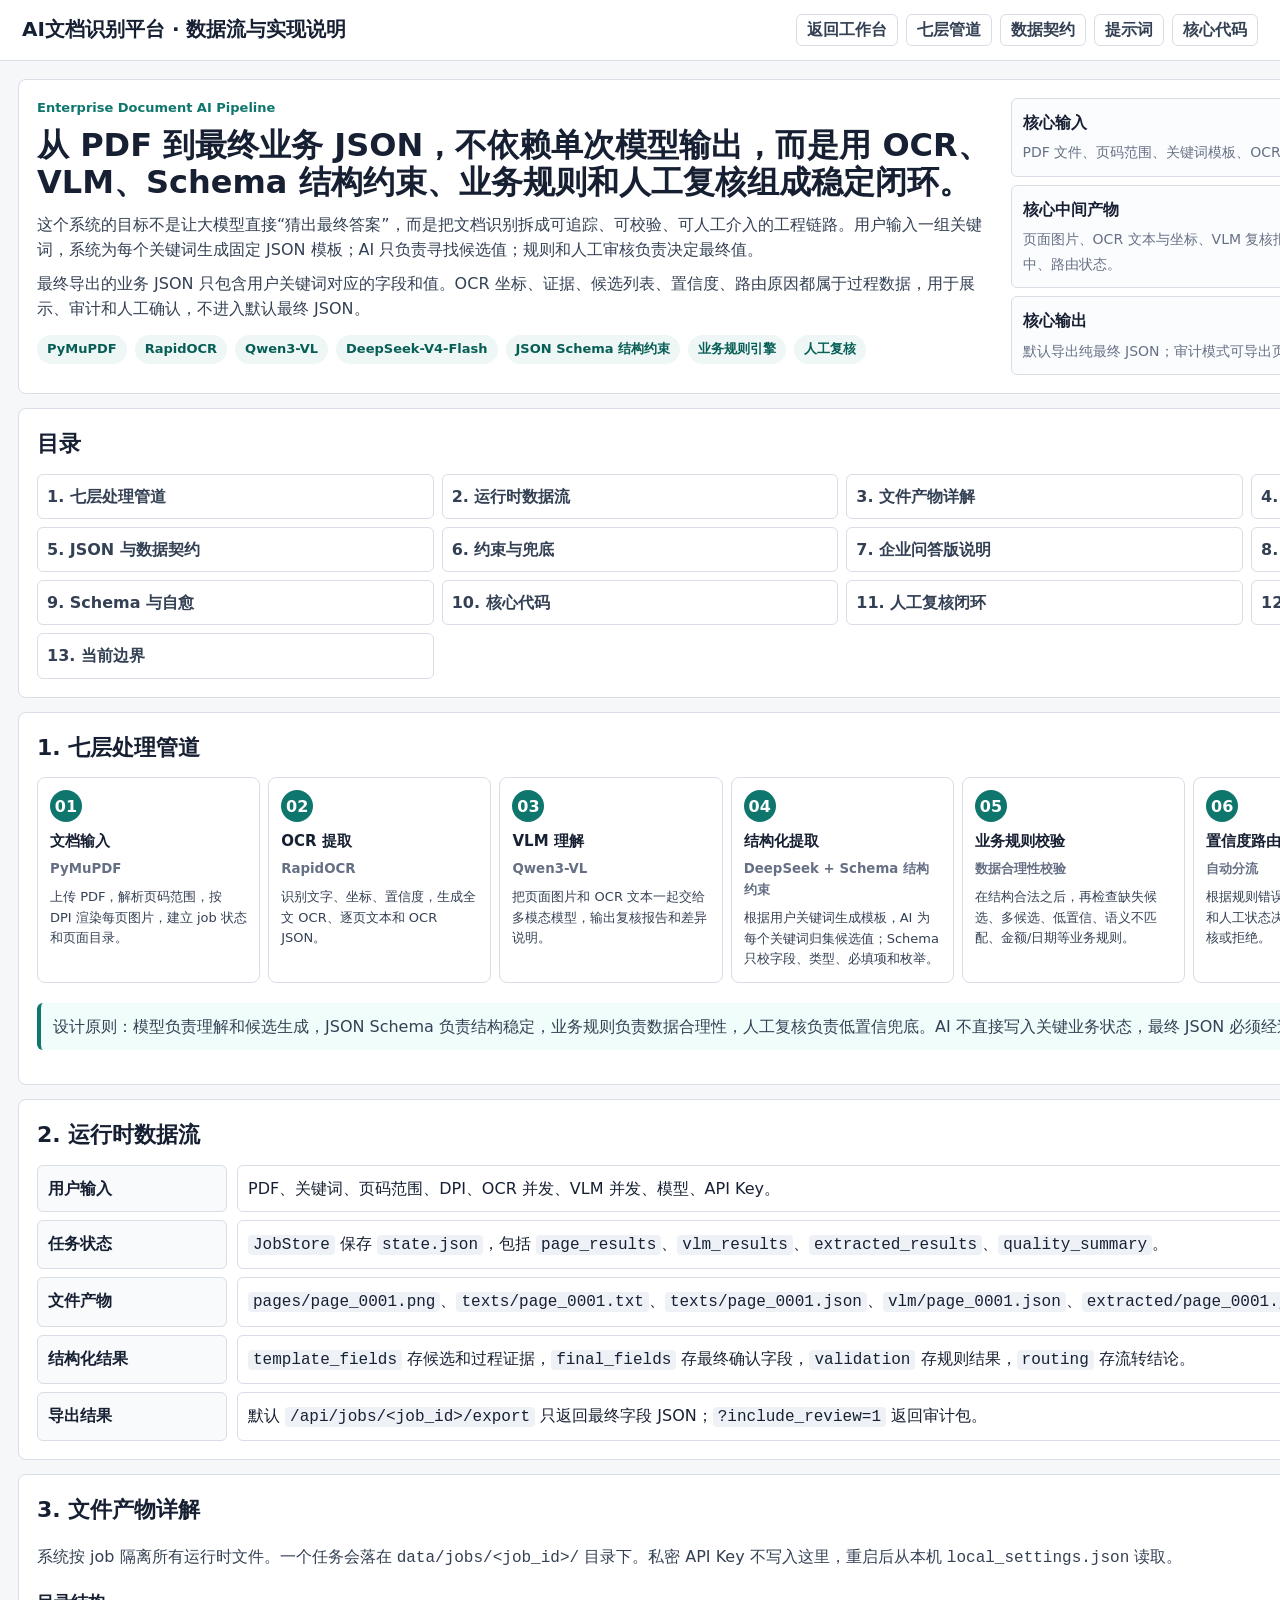
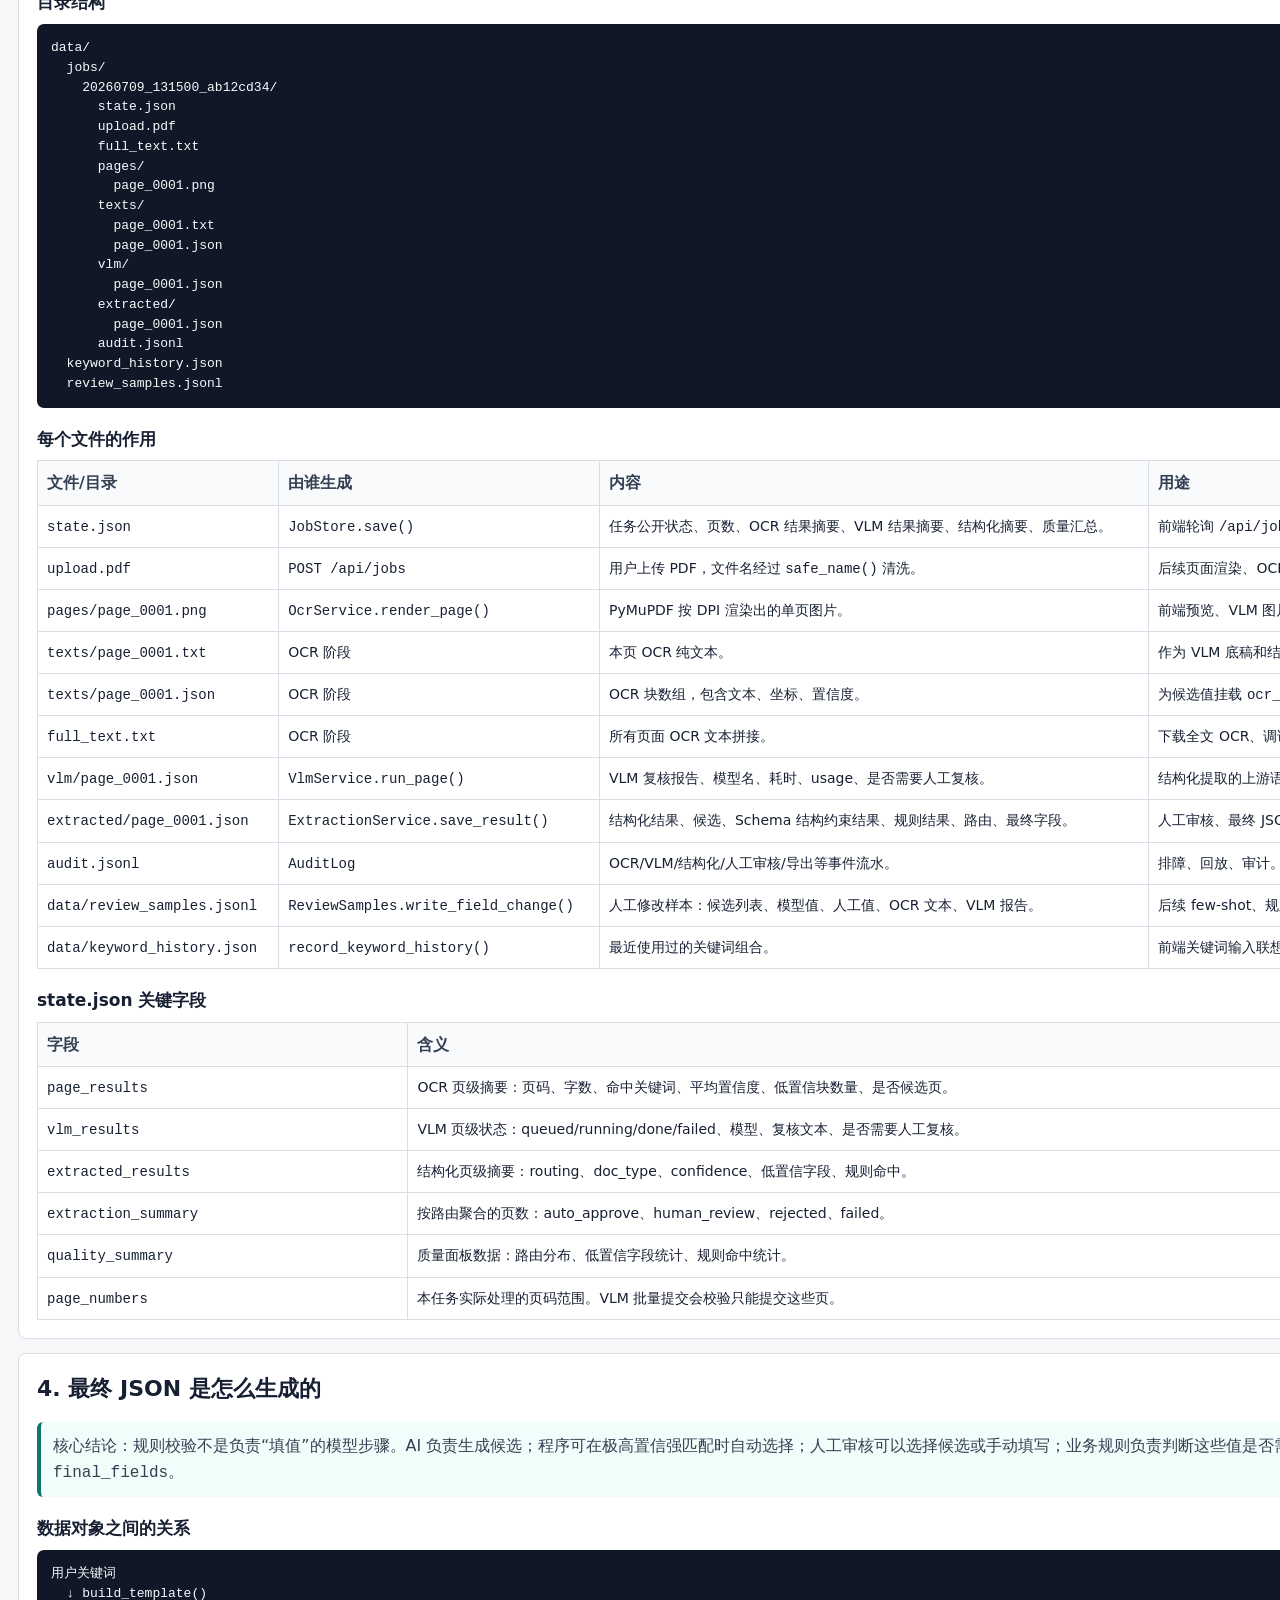
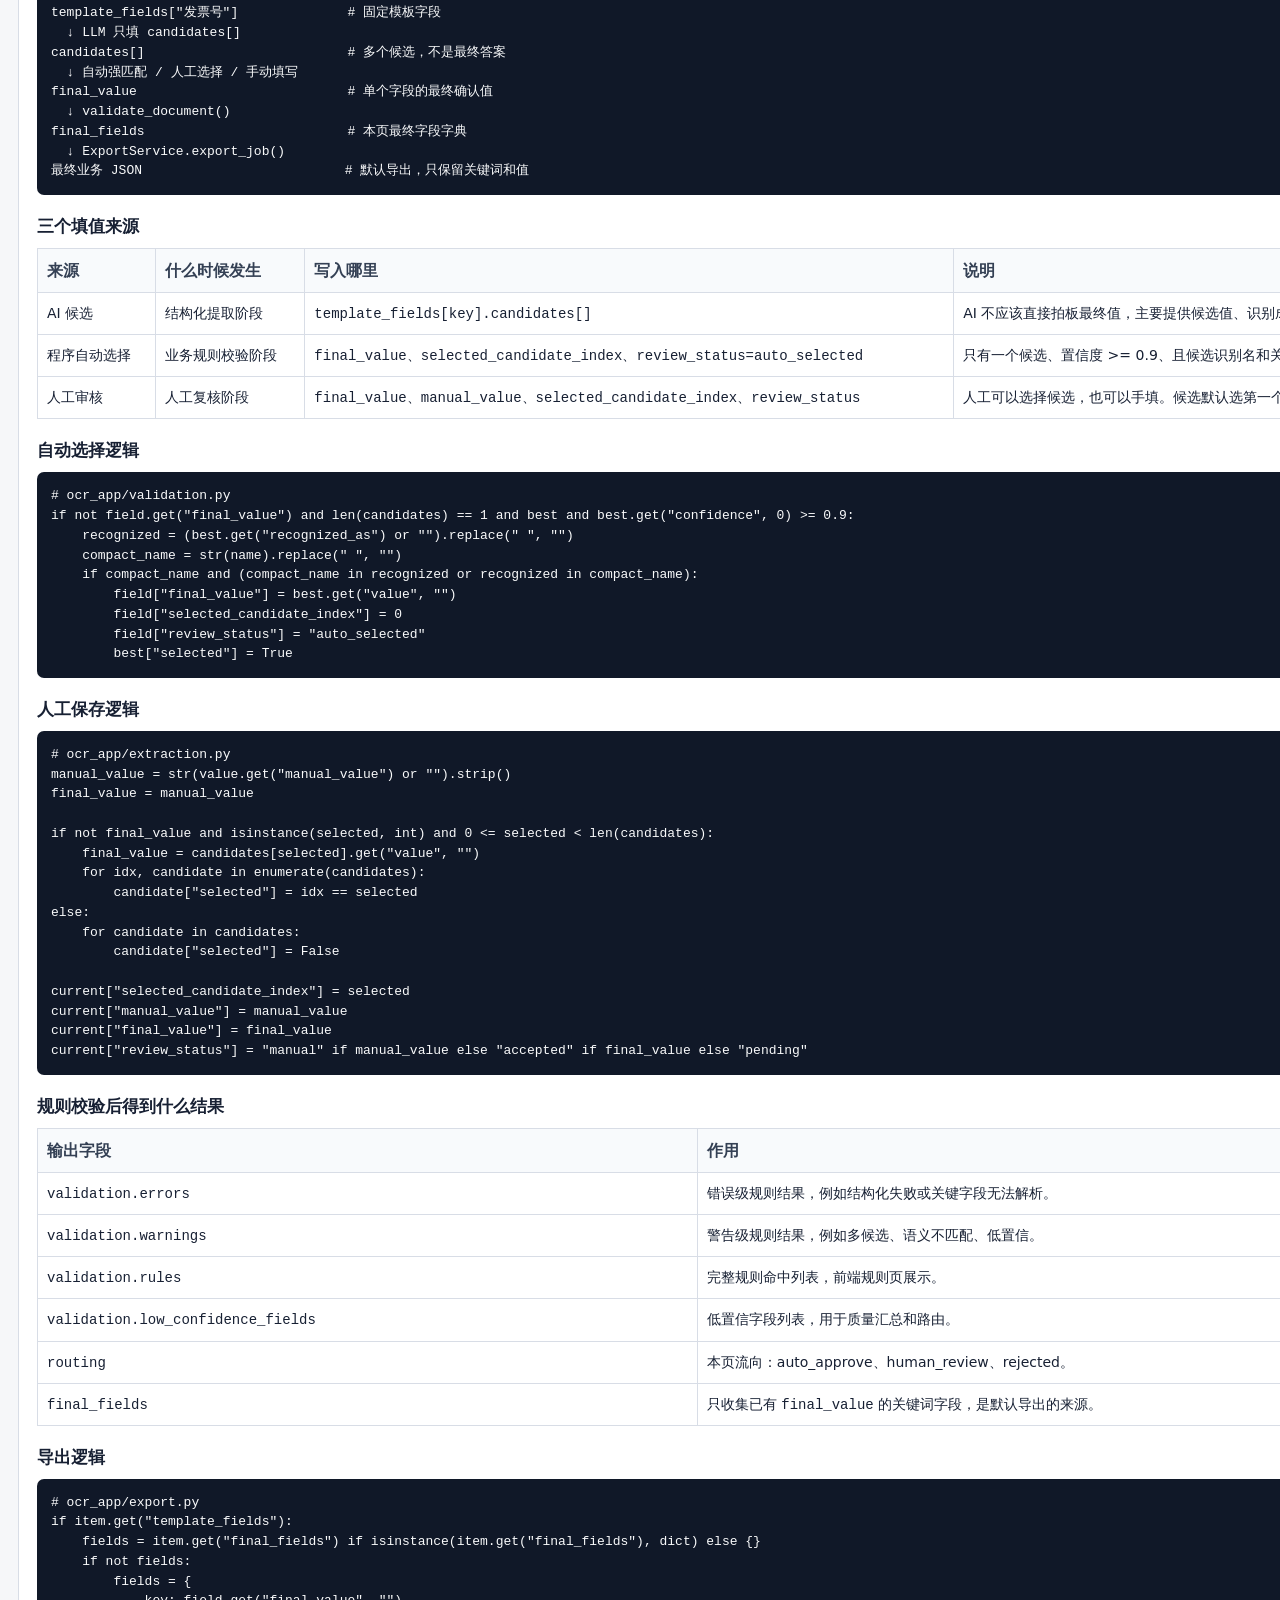
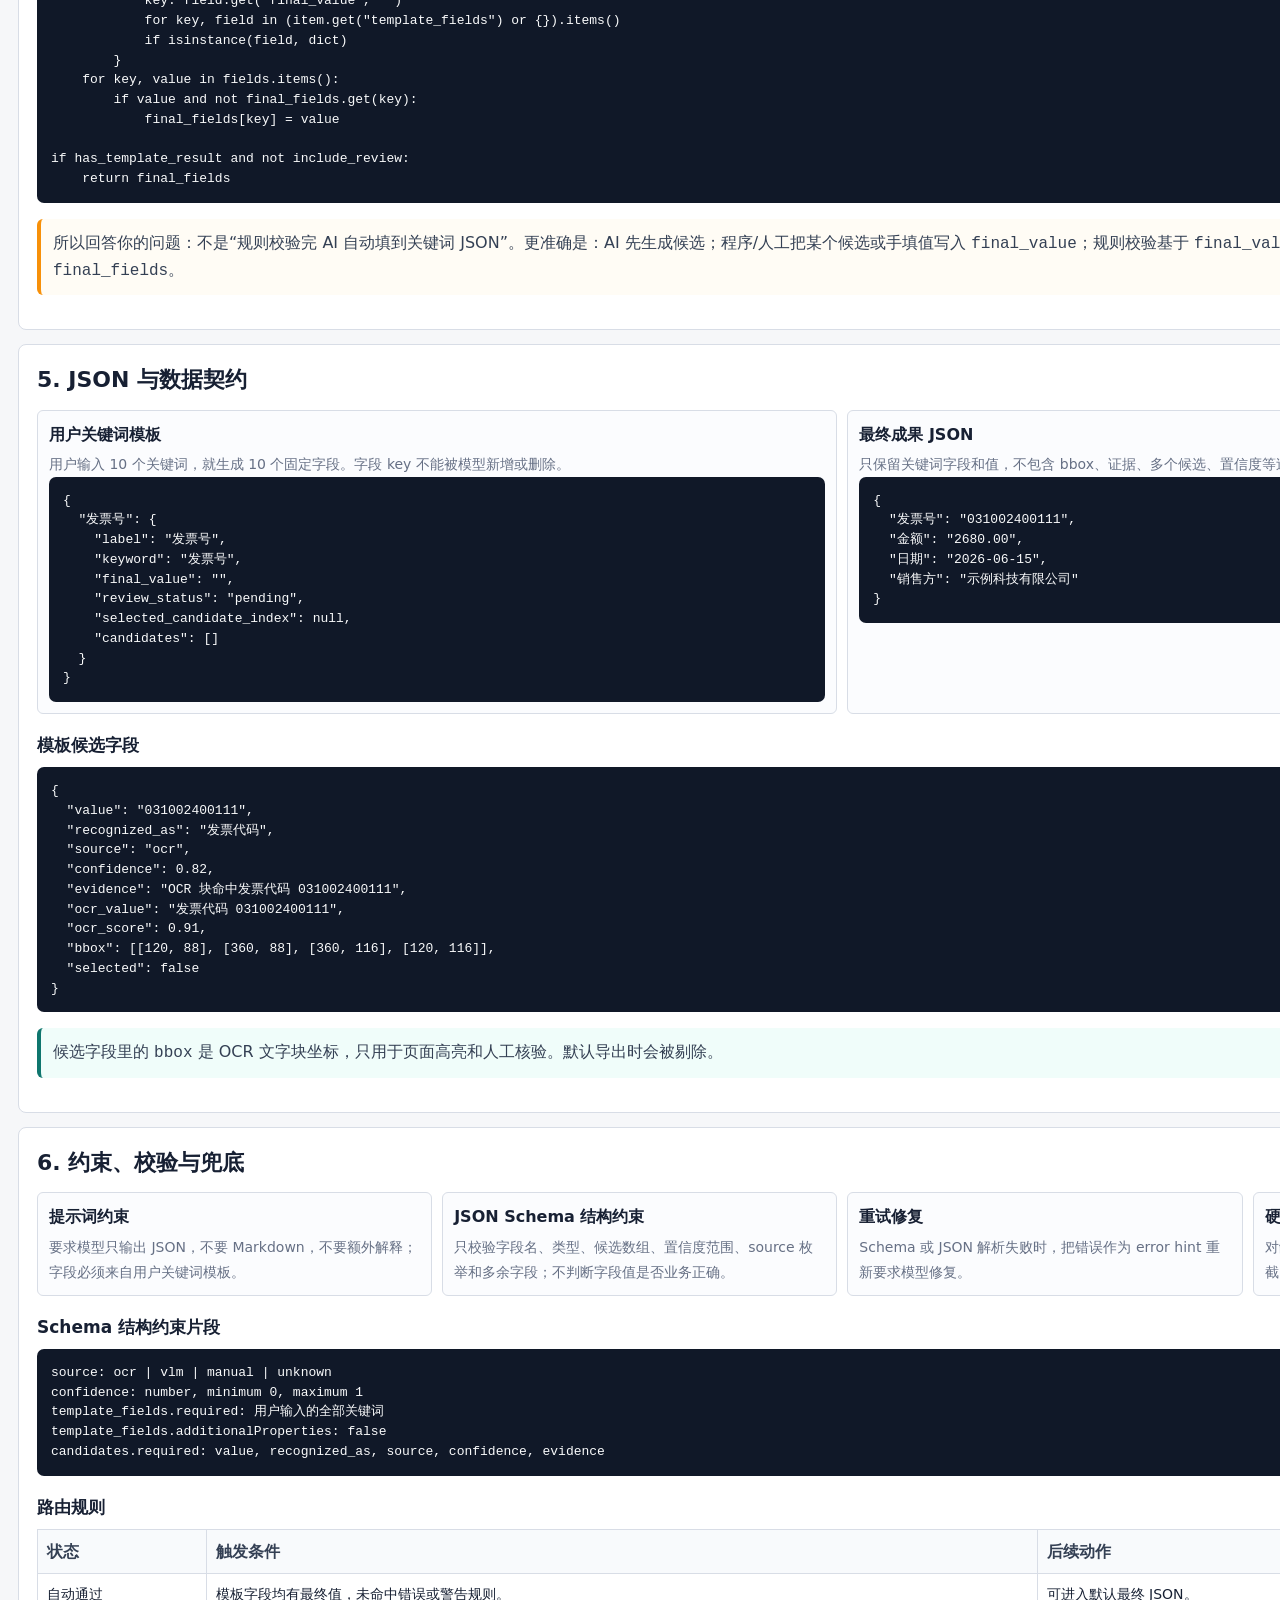
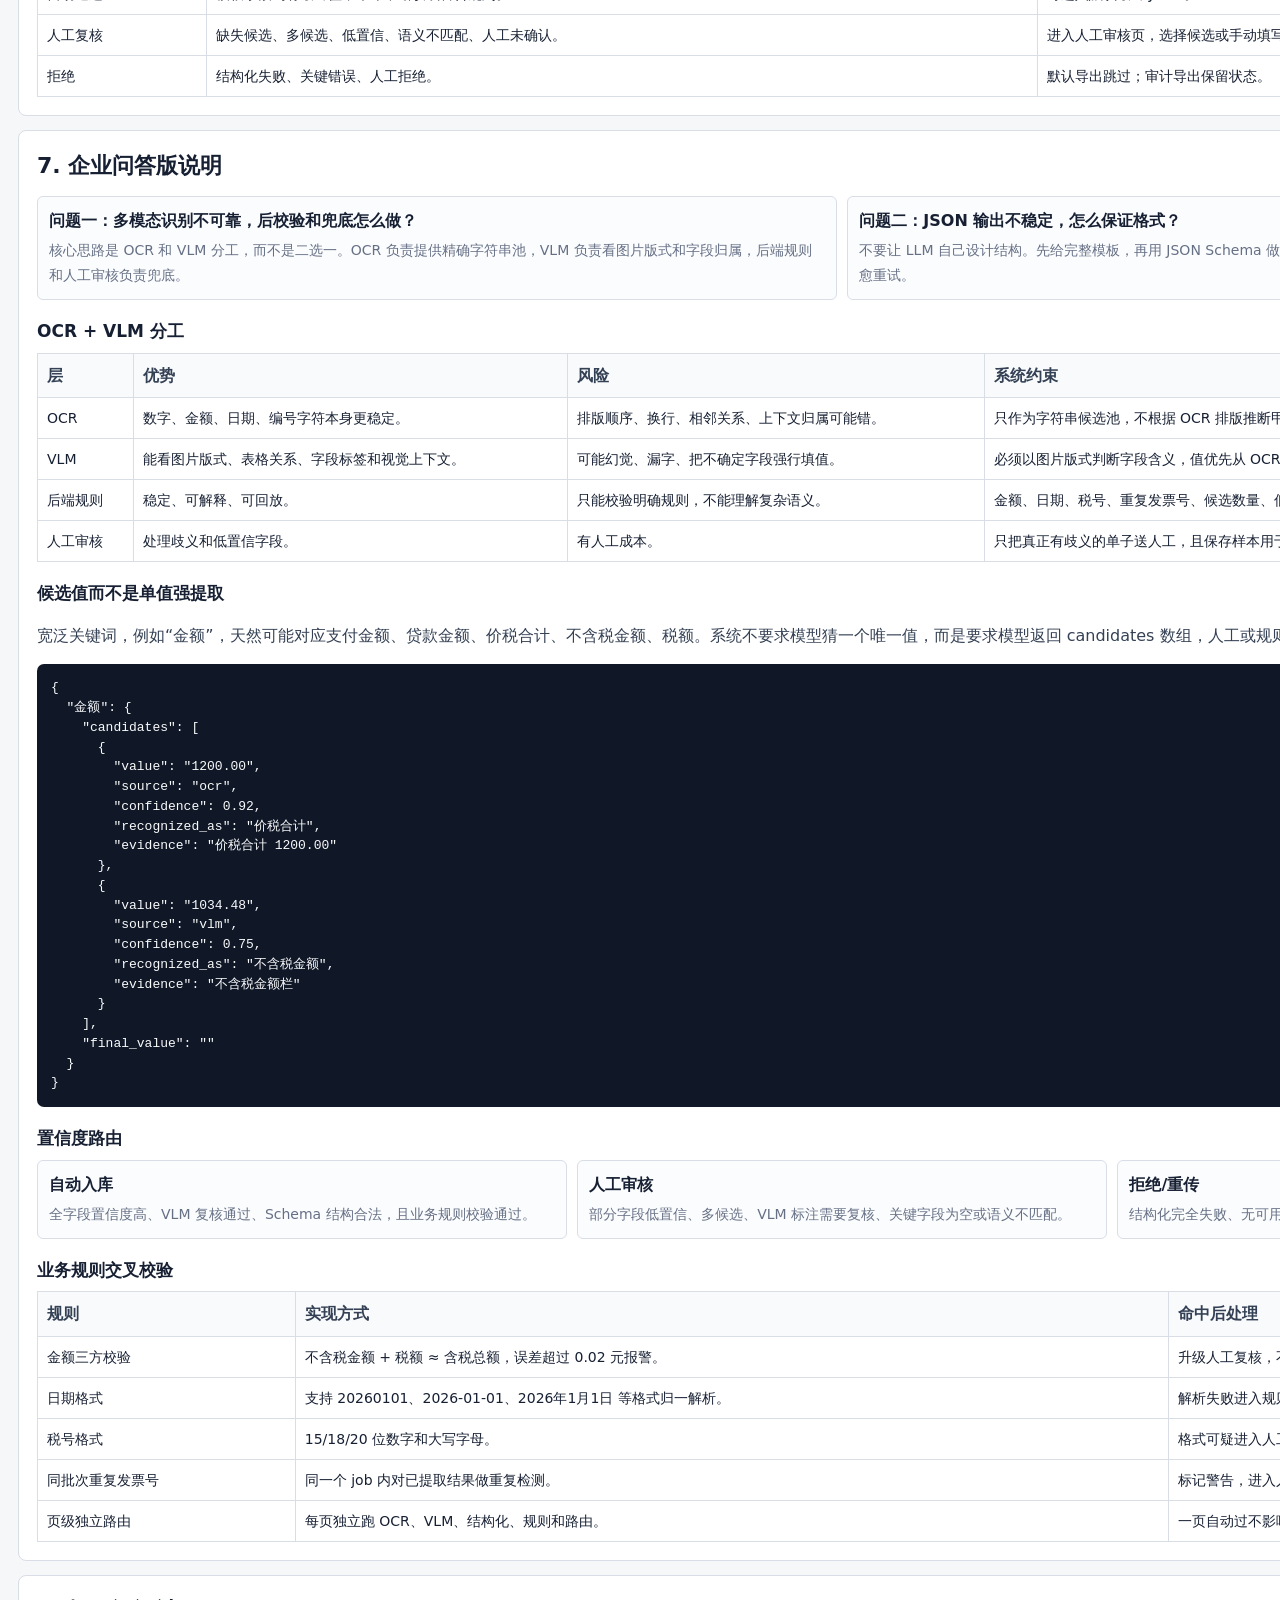
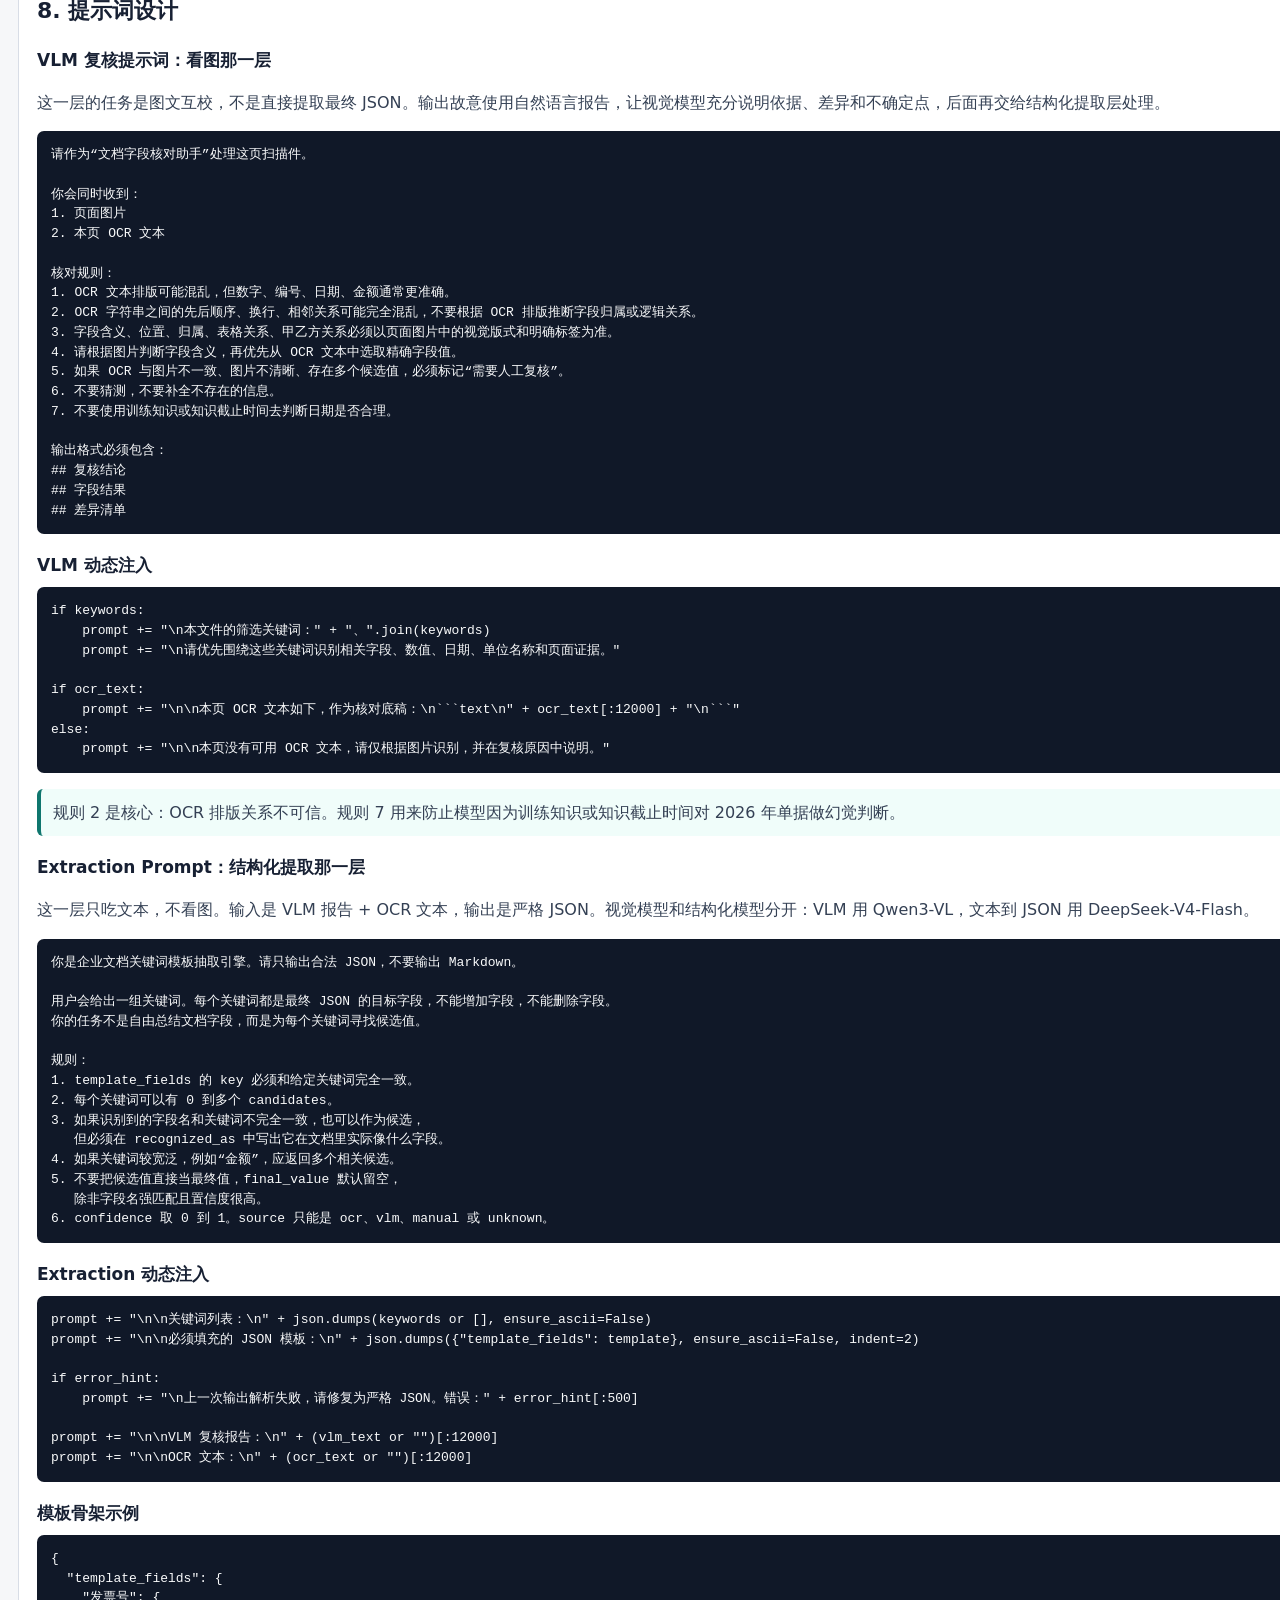
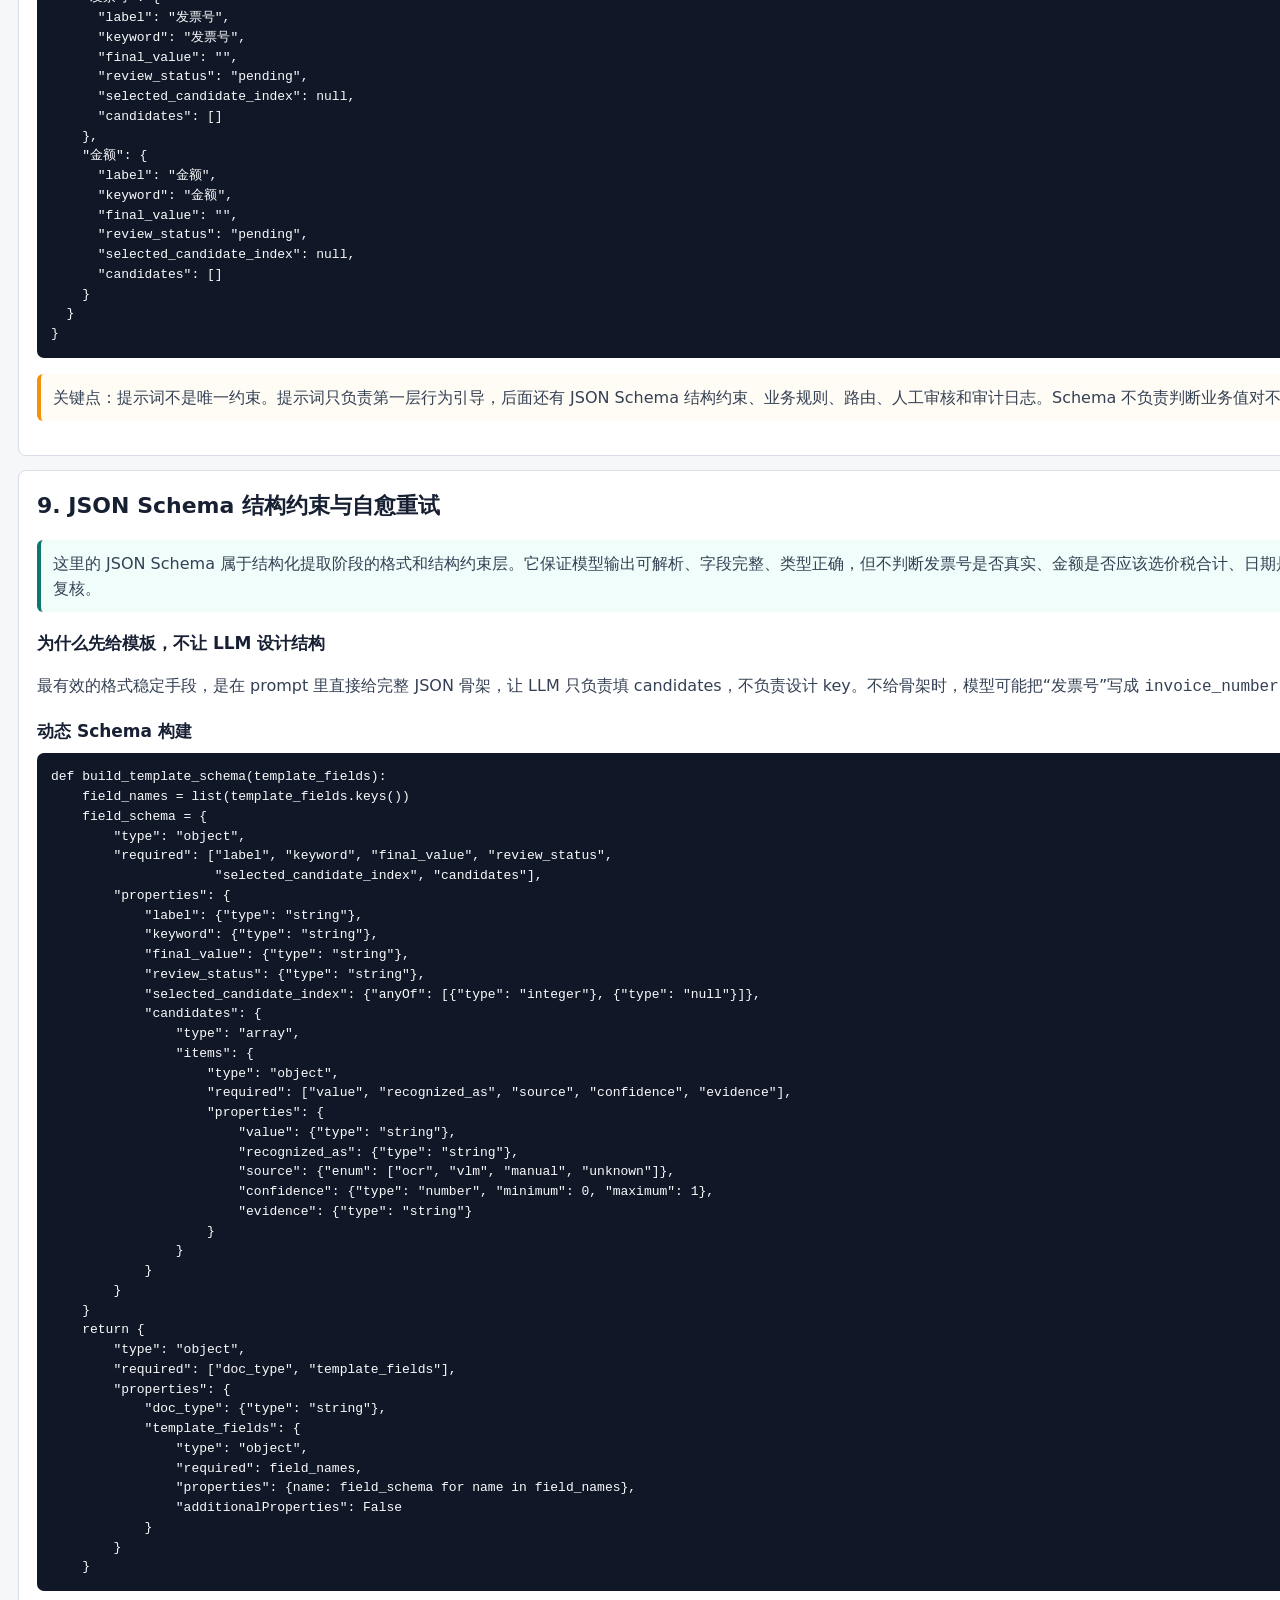
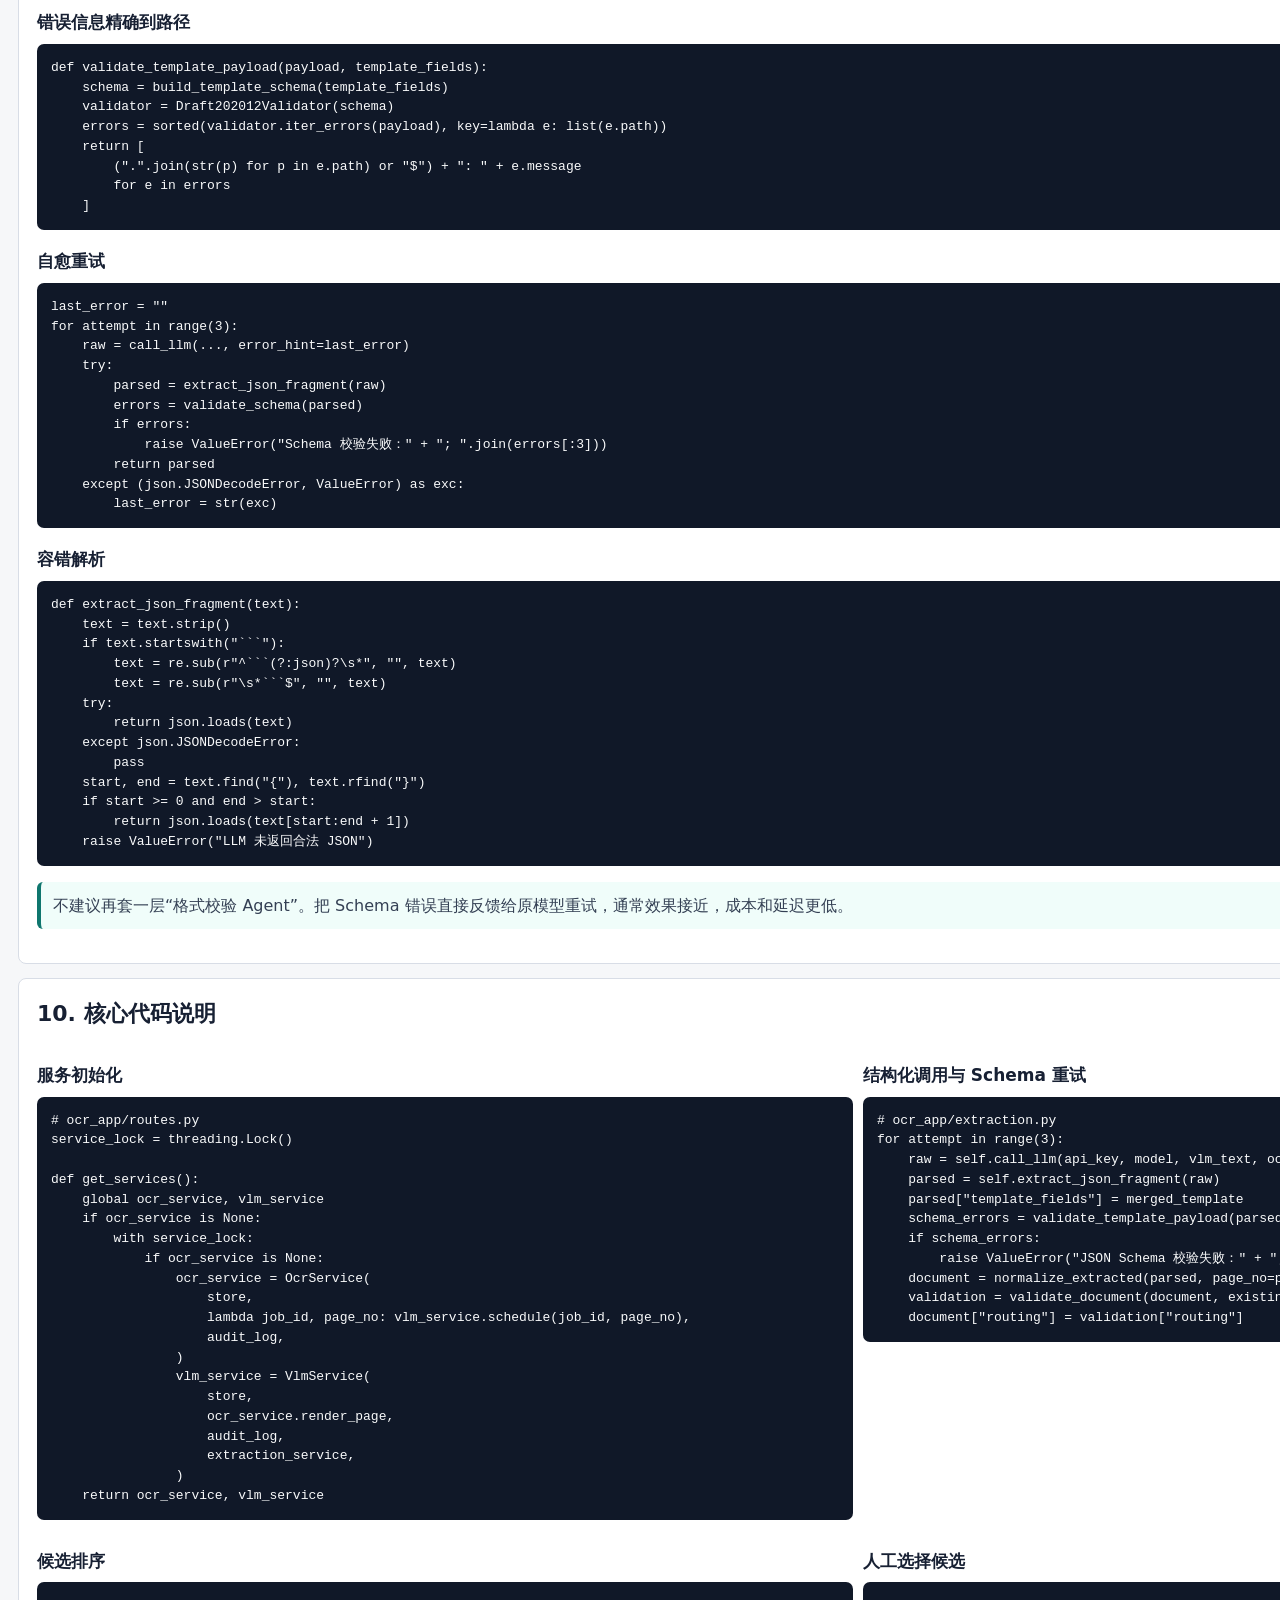
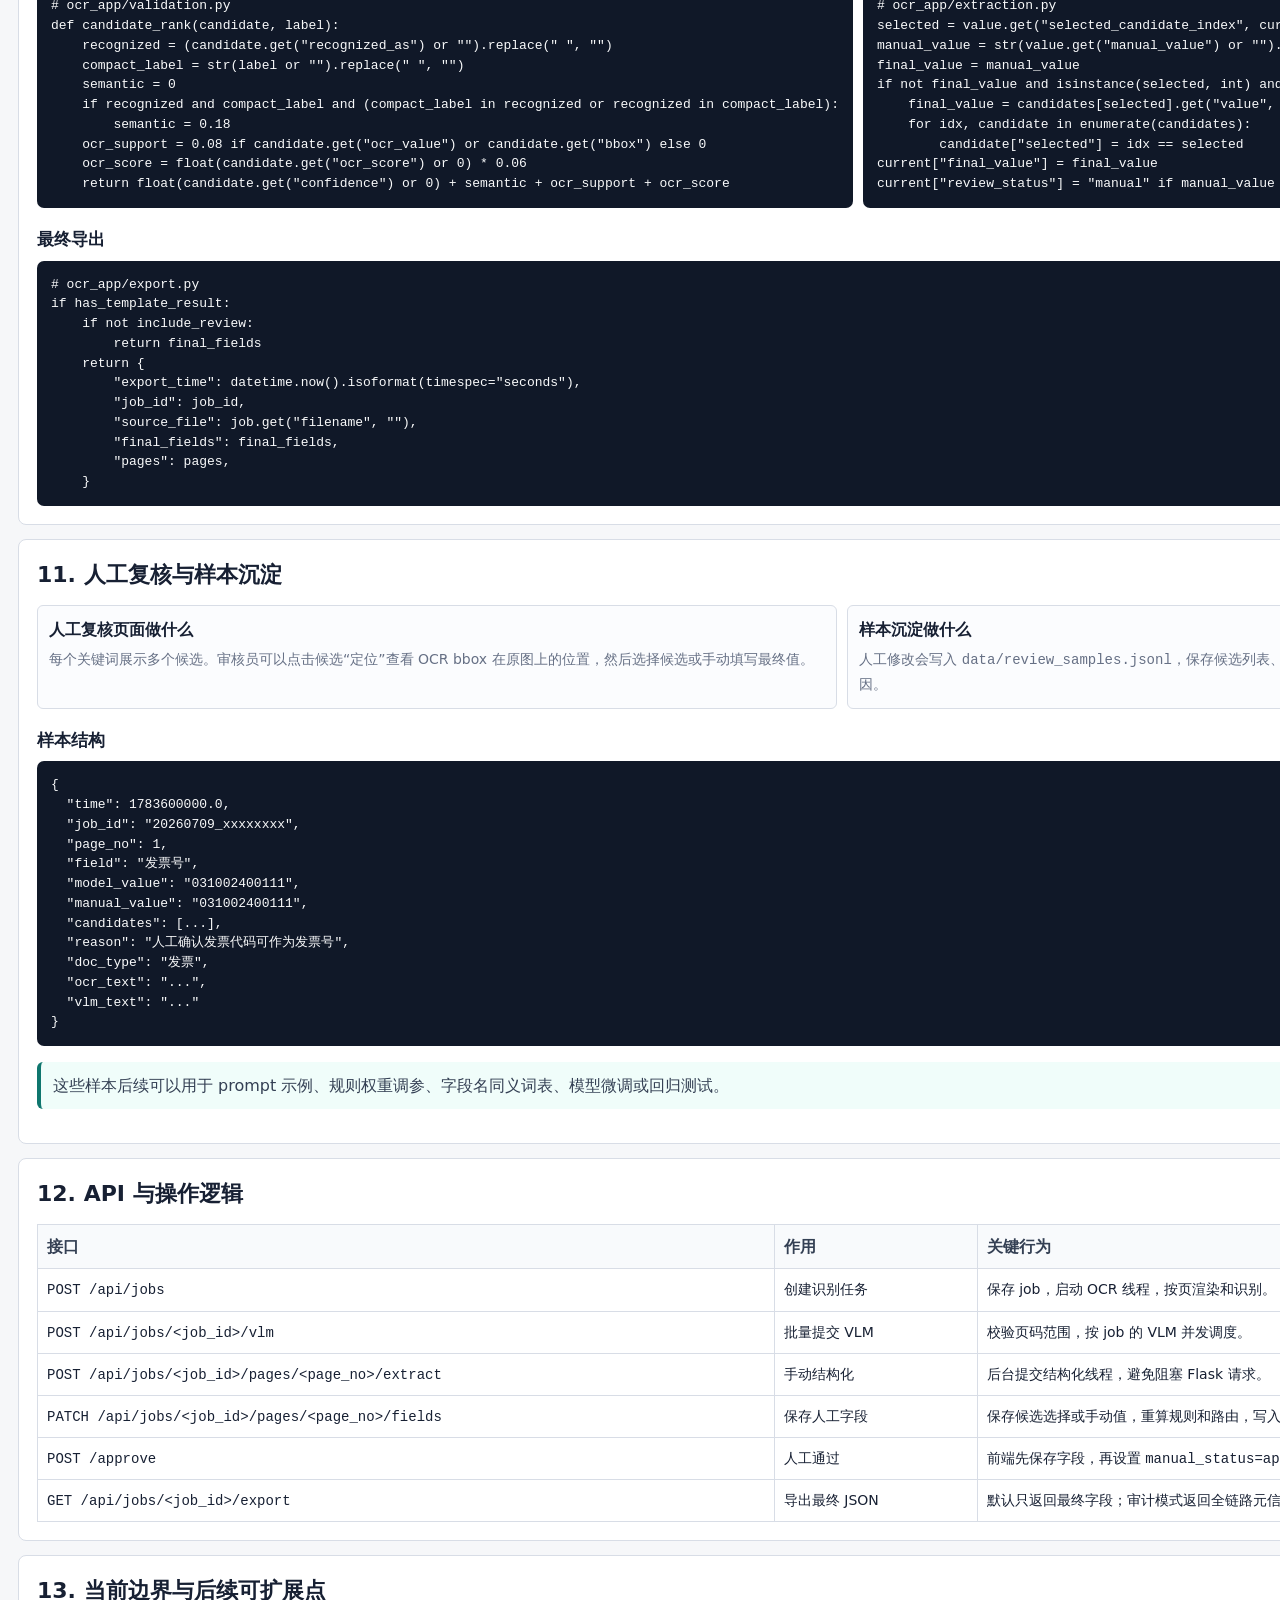
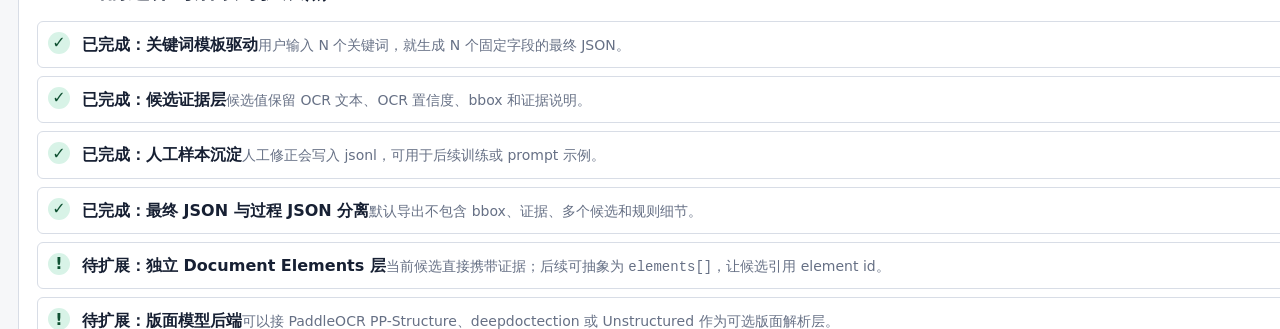
==== commit 026792ab: "Document artifacts and final JSON flow" ====
--- a/templates/architecture.html
+++ b/templates/architecture.html
@@ -47,14 +47,17 @@
       <div class="toc">
         <a href="#pipeline">1. 七层处理管道</a>
         <a href="#runtime">2. 运行时数据流</a>
-        <a href="#contracts">3. JSON 与数据契约</a>
-        <a href="#constraints">4. 约束与兜底</a>
-        <a href="#qa">5. 企业问答版说明</a>
-        <a href="#prompts">6. 提示词设计</a>
-        <a href="#schema">7. Schema 与自愈</a>
-        <a href="#code">8. 核心代码</a>
-        <a href="#review">9. 人工复核闭环</a>
-        <a href="#limits">10. 当前边界</a>
+        <a href="#artifacts">3. 文件产物详解</a>
+        <a href="#final-json">4. 最终 JSON 生成</a>
+        <a href="#contracts">5. JSON 与数据契约</a>
+        <a href="#constraints">6. 约束与兜底</a>
+        <a href="#qa">7. 企业问答版说明</a>
+        <a href="#prompts">8. 提示词设计</a>
+        <a href="#schema">9. Schema 与自愈</a>
+        <a href="#code">10. 核心代码</a>
+        <a href="#review">11. 人工复核闭环</a>
+        <a href="#api">12. API 与操作</a>
+        <a href="#limits">13. 当前边界</a>
       </div>
     </section>
 
@@ -83,8 +86,150 @@
       </div>
     </section>
 
+    <section id="artifacts" class="section">
+      <h2>3. 文件产物详解</h2>
+      <p>系统按 job 隔离所有运行时文件。一个任务会落在 <code>data/jobs/&lt;job_id&gt;/</code> 目录下。私密 API Key 不写入这里，重启后从本机 <code>local_settings.json</code> 读取。</p>
+      <h3>目录结构</h3>
+      <pre><code>data/
+  jobs/
+    20260709_131500_ab12cd34/
+      state.json
+      upload.pdf
+      full_text.txt
+      pages/
+        page_0001.png
+      texts/
+        page_0001.txt
+        page_0001.json
+      vlm/
+        page_0001.json
+      extracted/
+        page_0001.json
+      audit.jsonl
+  keyword_history.json
+  review_samples.jsonl</code></pre>
+      <h3>每个文件的作用</h3>
+      <table>
+        <thead><tr><th>文件/目录</th><th>由谁生成</th><th>内容</th><th>用途</th></tr></thead>
+        <tbody>
+          <tr><td><code>state.json</code></td><td><code>JobStore.save()</code></td><td>任务公开状态、页数、OCR 结果摘要、VLM 结果摘要、结构化摘要、质量汇总。</td><td>前端轮询 <code>/api/jobs/&lt;job_id&gt;</code> 的主要数据源；也用于历史列表恢复。</td></tr>
+          <tr><td><code>upload.pdf</code></td><td><code>POST /api/jobs</code></td><td>用户上传 PDF，文件名经过 <code>safe_name()</code> 清洗。</td><td>后续页面渲染、OCR 重跑、VLM 图片输入都依赖原始 PDF。</td></tr>
+          <tr><td><code>pages/page_0001.png</code></td><td><code>OcrService.render_page()</code></td><td>PyMuPDF 按 DPI 渲染出的单页图片。</td><td>前端预览、VLM 图片输入、bbox 高亮底图。</td></tr>
+          <tr><td><code>texts/page_0001.txt</code></td><td>OCR 阶段</td><td>本页 OCR 纯文本。</td><td>作为 VLM 底稿和结构化提取的文本输入。</td></tr>
+          <tr><td><code>texts/page_0001.json</code></td><td>OCR 阶段</td><td>OCR 块数组，包含文本、坐标、置信度。</td><td>为候选值挂载 <code>ocr_value</code>、<code>ocr_score</code>、<code>bbox</code>，供人工定位核验。</td></tr>
+          <tr><td><code>full_text.txt</code></td><td>OCR 阶段</td><td>所有页面 OCR 文本拼接。</td><td>下载全文 OCR、调试 OCR 覆盖情况。</td></tr>
+          <tr><td><code>vlm/page_0001.json</code></td><td><code>VlmService.run_page()</code></td><td>VLM 复核报告、模型名、耗时、usage、是否需要人工复核。</td><td>结构化提取的上游语义输入；也用于前端“AI 美化展示”。</td></tr>
+          <tr><td><code>extracted/page_0001.json</code></td><td><code>ExtractionService.save_result()</code></td><td>结构化结果、候选、Schema 结构约束结果、规则结果、路由、最终字段。</td><td>人工审核、最终 JSON 导出、审计导出、质量汇总。</td></tr>
+          <tr><td><code>audit.jsonl</code></td><td><code>AuditLog</code></td><td>OCR/VLM/结构化/人工审核/导出等事件流水。</td><td>排障、回放、审计。</td></tr>
+          <tr><td><code>data/review_samples.jsonl</code></td><td><code>ReviewSamples.write_field_change()</code></td><td>人工修改样本：候选列表、模型值、人工值、OCR 文本、VLM 报告。</td><td>后续 few-shot、规则优化、字段同义词表和训练数据。</td></tr>
+          <tr><td><code>data/keyword_history.json</code></td><td><code>record_keyword_history()</code></td><td>最近使用过的关键词组合。</td><td>前端关键词输入联想。</td></tr>
+        </tbody>
+      </table>
+
+      <h3>state.json 关键字段</h3>
+      <table>
+        <thead><tr><th>字段</th><th>含义</th></tr></thead>
+        <tbody>
+          <tr><td><code>page_results</code></td><td>OCR 页级摘要：页码、字数、命中关键词、平均置信度、低置信块数量、是否候选页。</td></tr>
+          <tr><td><code>vlm_results</code></td><td>VLM 页级状态：queued/running/done/failed、模型、复核文本、是否需要人工复核。</td></tr>
+          <tr><td><code>extracted_results</code></td><td>结构化页级摘要：routing、doc_type、confidence、低置信字段、规则命中。</td></tr>
+          <tr><td><code>extraction_summary</code></td><td>按路由聚合的页数：auto_approve、human_review、rejected、failed。</td></tr>
+          <tr><td><code>quality_summary</code></td><td>质量面板数据：路由分布、低置信字段统计、规则命中统计。</td></tr>
+          <tr><td><code>page_numbers</code></td><td>本任务实际处理的页码范围。VLM 批量提交会校验只能提交这些页。</td></tr>
+        </tbody>
+      </table>
+    </section>
+
+    <section id="final-json" class="section">
+      <h2>4. 最终 JSON 是怎么生成的</h2>
+      <p class="note">核心结论：规则校验不是负责“填值”的模型步骤。AI 负责生成候选；程序可在极高置信强匹配时自动选择；人工审核可以选择候选或手动填写；业务规则负责判断这些值是否需要人工复核，并把已确认值汇总成 <code>final_fields</code>。</p>
+
+      <h3>数据对象之间的关系</h3>
+      <pre><code>用户关键词
+  ↓ build_template()
+template_fields["发票号"]              # 固定模板字段
+  ↓ LLM 只填 candidates[]
+candidates[]                          # 多个候选，不是最终答案
+  ↓ 自动强匹配 / 人工选择 / 手动填写
+final_value                           # 单个字段的最终确认值
+  ↓ validate_document()
+final_fields                          # 本页最终字段字典
+  ↓ ExportService.export_job()
+最终业务 JSON                          # 默认导出，只保留关键词和值</code></pre>
+
+      <h3>三个填值来源</h3>
+      <table>
+        <thead><tr><th>来源</th><th>什么时候发生</th><th>写入哪里</th><th>说明</th></tr></thead>
+        <tbody>
+          <tr><td>AI 候选</td><td>结构化提取阶段</td><td><code>template_fields[key].candidates[]</code></td><td>AI 不应该直接拍板最终值，主要提供候选值、识别成什么字段、置信度和证据。</td></tr>
+          <tr><td>程序自动选择</td><td>业务规则校验阶段</td><td><code>final_value</code>、<code>selected_candidate_index</code>、<code>review_status=auto_selected</code></td><td>只有一个候选、置信度 >= 0.9、且候选识别名和关键词语义强匹配时才自动填。</td></tr>
+          <tr><td>人工审核</td><td>人工复核阶段</td><td><code>final_value</code>、<code>manual_value</code>、<code>selected_candidate_index</code>、<code>review_status</code></td><td>人工可以选择候选，也可以手填。候选默认选第一个；再次点击已选候选会取消，保存后留空。</td></tr>
+        </tbody>
+      </table>
+
+      <h3>自动选择逻辑</h3>
+      <pre><code># ocr_app/validation.py
+if not field.get("final_value") and len(candidates) == 1 and best and best.get("confidence", 0) >= 0.9:
+    recognized = (best.get("recognized_as") or "").replace(" ", "")
+    compact_name = str(name).replace(" ", "")
+    if compact_name and (compact_name in recognized or recognized in compact_name):
+        field["final_value"] = best.get("value", "")
+        field["selected_candidate_index"] = 0
+        field["review_status"] = "auto_selected"
+        best["selected"] = True</code></pre>
+
+      <h3>人工保存逻辑</h3>
+      <pre><code># ocr_app/extraction.py
+manual_value = str(value.get("manual_value") or "").strip()
+final_value = manual_value
+
+if not final_value and isinstance(selected, int) and 0 <= selected < len(candidates):
+    final_value = candidates[selected].get("value", "")
+    for idx, candidate in enumerate(candidates):
+        candidate["selected"] = idx == selected
+else:
+    for candidate in candidates:
+        candidate["selected"] = False
+
+current["selected_candidate_index"] = selected
+current["manual_value"] = manual_value
+current["final_value"] = final_value
+current["review_status"] = "manual" if manual_value else "accepted" if final_value else "pending"</code></pre>
+
+      <h3>规则校验后得到什么结果</h3>
+      <table>
+        <thead><tr><th>输出字段</th><th>作用</th></tr></thead>
+        <tbody>
+          <tr><td><code>validation.errors</code></td><td>错误级规则结果，例如结构化失败或关键字段无法解析。</td></tr>
+          <tr><td><code>validation.warnings</code></td><td>警告级规则结果，例如多候选、语义不匹配、低置信。</td></tr>
+          <tr><td><code>validation.rules</code></td><td>完整规则命中列表，前端规则页展示。</td></tr>
+          <tr><td><code>validation.low_confidence_fields</code></td><td>低置信字段列表，用于质量汇总和路由。</td></tr>
+          <tr><td><code>routing</code></td><td>本页流向：auto_approve、human_review、rejected。</td></tr>
+          <tr><td><code>final_fields</code></td><td>只收集已有 <code>final_value</code> 的关键词字段，是默认导出的来源。</td></tr>
+        </tbody>
+      </table>
+
+      <h3>导出逻辑</h3>
+      <pre><code># ocr_app/export.py
+if item.get("template_fields"):
+    fields = item.get("final_fields") if isinstance(item.get("final_fields"), dict) else {}
+    if not fields:
+        fields = {
+            key: field.get("final_value", "")
+            for key, field in (item.get("template_fields") or {}).items()
+            if isinstance(field, dict)
+        }
+    for key, value in fields.items():
+        if value and not final_fields.get(key):
+            final_fields[key] = value
+
+if has_template_result and not include_review:
+    return final_fields</code></pre>
+      <p class="warn note">所以回答你的问题：不是“规则校验完 AI 自动填到关键词 JSON”。更准确是：AI 先生成候选；程序/人工把某个候选或手填值写入 <code>final_value</code>；规则校验基于 <code>final_value</code> 生成 <code>final_fields</code> 和路由；最终导出只拿 <code>final_fields</code>。</p>
+    </section>
+
     <section id="contracts" class="section">
-      <h2>3. JSON 与数据契约</h2>
+      <h2>5. JSON 与数据契约</h2>
       <div class="grid two">
         <div class="card">
           <b>用户关键词模板</b>
@@ -127,7 +272,7 @@
     </section>
 
     <section id="constraints" class="section">
-      <h2>4. 约束、校验与兜底</h2>
+      <h2>6. 约束、校验与兜底</h2>
       <div class="grid four">
         <div class="card"><b>提示词约束</b><span>要求模型只输出 JSON，不要 Markdown，不要额外解释；字段必须来自用户关键词模板。</span></div>
         <div class="card"><b>JSON Schema 结构约束</b><span>只校验字段名、类型、候选数组、置信度范围、source 枚举和多余字段；不判断字段值是否业务正确。</span></div>
@@ -152,7 +297,7 @@
     </section>
 
     <section id="qa" class="section">
-      <h2>5. 企业问答版说明</h2>
+      <h2>7. 企业问答版说明</h2>
       <div class="grid two">
         <div class="card">
           <b>问题一：多模态识别不可靠，后校验和兜底怎么做？</b>
@@ -220,7 +365,7 @@
     </section>
 
     <section id="prompts" class="section">
-      <h2>6. 提示词设计</h2>
+      <h2>8. 提示词设计</h2>
       <h3>VLM 复核提示词：看图那一层</h3>
       <p>这一层的任务是图文互校，不是直接提取最终 JSON。输出故意使用自然语言报告，让视觉模型充分说明依据、差异和不确定点，后面再交给结构化提取层处理。</p>
       <pre><code>请作为“文档字段核对助手”处理这页扫描件。
@@ -303,7 +448,7 @@
     </section>
 
     <section id="schema" class="section">
-      <h2>7. JSON Schema 结构约束与自愈重试</h2>
+      <h2>9. JSON Schema 结构约束与自愈重试</h2>
       <p class="note">这里的 JSON Schema 属于结构化提取阶段的格式和结构约束层。它保证模型输出可解析、字段完整、类型正确，但不判断发票号是否真实、金额是否应该选价税合计、日期是否和行程匹配。这些属于下一层业务规则和人工复核。</p>
       <h3>为什么先给模板，不让 LLM 设计结构</h3>
       <p>最有效的格式稳定手段，是在 prompt 里直接给完整 JSON 骨架，让 LLM 只负责填 candidates，不负责设计 key。不给骨架时，模型可能把“发票号”写成 <code>invoice_number</code>、<code>发票号码</code> 或自己新增字段。</p>
@@ -393,7 +538,7 @@
     </section>
 
     <section id="code" class="section">
-      <h2>8. 核心代码说明</h2>
+      <h2>10. 核心代码说明</h2>
       <div class="codegrid">
         <div>
           <h3>服务初始化</h3>
@@ -474,7 +619,7 @@
     </section>
 
     <section id="review" class="section">
-      <h2>9. 人工复核与样本沉淀</h2>
+      <h2>11. 人工复核与样本沉淀</h2>
       <div class="grid two">
         <div class="card">
           <b>人工复核页面做什么</b>
@@ -502,8 +647,8 @@
       <p class="note">这些样本后续可以用于 prompt 示例、规则权重调参、字段名同义词表、模型微调或回归测试。</p>
     </section>
 
-    <section class="section">
-      <h2>10. API 与操作逻辑</h2>
+    <section id="api" class="section">
+      <h2>12. API 与操作逻辑</h2>
       <table>
         <thead><tr><th>接口</th><th>作用</th><th>关键行为</th></tr></thead>
         <tbody>
@@ -518,7 +663,7 @@
     </section>
 
     <section id="limits" class="section">
-      <h2>11. 当前边界与后续可扩展点</h2>
+      <h2>13. 当前边界与后续可扩展点</h2>
       <div class="checklist">
         <div class="checkitem"><span class="tick">✓</span><div><b>已完成：关键词模板驱动</b><span class="muted">用户输入 N 个关键词，就生成 N 个固定字段的最终 JSON。</span></div></div>
         <div class="checkitem"><span class="tick">✓</span><div><b>已完成：候选证据层</b><span class="muted">候选值保留 OCR 文本、OCR 置信度、bbox 和证据说明。</span></div></div>
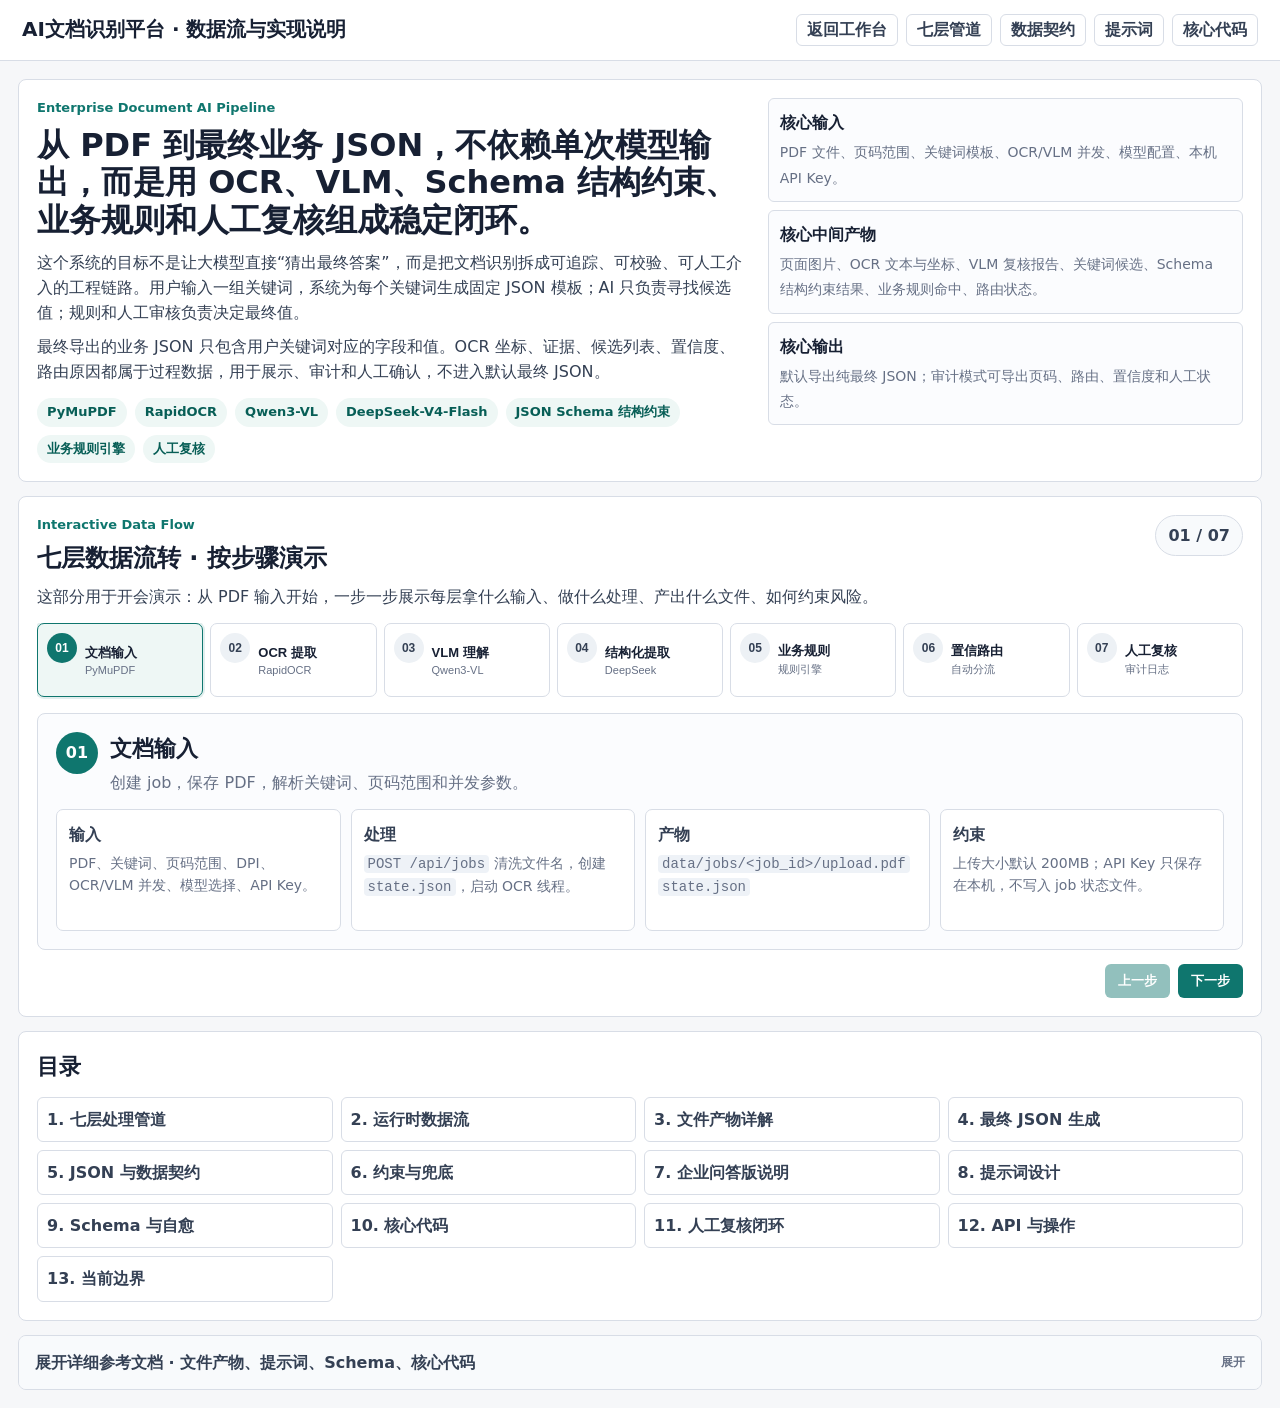
==== commit 92e9ec52: "Add tabbed architecture walkthrough" ====
--- a/templates/architecture.html
+++ b/templates/architecture.html
@@ -42,6 +42,104 @@
       </div>
     </section>
 
+    <section class="walkthrough" id="walkthrough">
+      <div class="walk-head">
+        <div>
+          <div class="eyebrow">Interactive Data Flow</div>
+          <h2>七层数据流转 · 按步骤演示</h2>
+          <p>这部分用于开会演示：从 PDF 输入开始，一步一步展示每层拿什么输入、做什么处理、产出什么文件、如何约束风险。</p>
+        </div>
+        <div class="walk-progress"><span id="walkProgress">01 / 07</span></div>
+      </div>
+
+      <div class="walk-tabs" role="tablist" aria-label="七层数据流转">
+        <button class="walk-tab active" type="button" data-walk="0"><span>01</span><b>文档输入</b><small>PyMuPDF</small></button>
+        <button class="walk-tab" type="button" data-walk="1"><span>02</span><b>OCR 提取</b><small>RapidOCR</small></button>
+        <button class="walk-tab" type="button" data-walk="2"><span>03</span><b>VLM 理解</b><small>Qwen3-VL</small></button>
+        <button class="walk-tab" type="button" data-walk="3"><span>04</span><b>结构化提取</b><small>DeepSeek</small></button>
+        <button class="walk-tab" type="button" data-walk="4"><span>05</span><b>业务规则</b><small>规则引擎</small></button>
+        <button class="walk-tab" type="button" data-walk="5"><span>06</span><b>置信路由</b><small>自动分流</small></button>
+        <button class="walk-tab" type="button" data-walk="6"><span>07</span><b>人工复核</b><small>审计日志</small></button>
+      </div>
+
+      <div class="walk-panels">
+        <article class="walk-panel active">
+          <div class="panel-title"><span>01</span><div><h3>文档输入</h3><p>创建 job，保存 PDF，解析关键词、页码范围和并发参数。</p></div></div>
+          <div class="panel-grid">
+            <div><b>输入</b><p>PDF、关键词、页码范围、DPI、OCR/VLM 并发、模型选择、API Key。</p></div>
+            <div><b>处理</b><p><code>POST /api/jobs</code> 清洗文件名，创建 <code>state.json</code>，启动 OCR 线程。</p></div>
+            <div><b>产物</b><p><code>data/jobs/&lt;job_id&gt;/upload.pdf</code><br><code>state.json</code></p></div>
+            <div><b>约束</b><p>上传大小默认 200MB；API Key 只保存在本机，不写入 job 状态文件。</p></div>
+          </div>
+        </article>
+
+        <article class="walk-panel">
+          <div class="panel-title"><span>02</span><div><h3>OCR 提取</h3><p>把页面渲染成图片，并生成精确字符串池、坐标和置信度。</p></div></div>
+          <div class="panel-grid">
+            <div><b>输入</b><p>原始 PDF、页码范围、DPI、OCR 重排开关、低置信阈值。</p></div>
+            <div><b>处理</b><p>PyMuPDF 渲染页面，RapidOCR 识别文字块，按关键词筛选候选页。</p></div>
+            <div><b>产物</b><p><code>pages/page_0001.png</code><br><code>texts/page_0001.txt</code><br><code>texts/page_0001.json</code><br><code>full_text.txt</code></p></div>
+            <div><b>约束</b><p>OCR 文本只作为字符串候选池；不根据 OCR 换行和相邻关系判断字段归属。</p></div>
+          </div>
+        </article>
+
+        <article class="walk-panel">
+          <div class="panel-title"><span>03</span><div><h3>VLM 理解</h3><p>把页面图片和 OCR 文本一起交给视觉模型做图文互校。</p></div></div>
+          <div class="panel-grid">
+            <div><b>输入</b><p>页面 PNG、OCR 文本、用户关键词、VLM prompt。</p></div>
+            <div><b>处理</b><p>Qwen3-VL 看图判断版式、字段含义和归属，值优先从 OCR 文本中选。</p></div>
+            <div><b>产物</b><p><code>vlm/page_0001.json</code>，包含复核报告、差异清单、是否需要人工复核。</p></div>
+            <div><b>约束</b><p>禁止猜测；不确定就标人工复核；不使用训练知识判断日期是否合理。</p></div>
+          </div>
+        </article>
+
+        <article class="walk-panel">
+          <div class="panel-title"><span>04</span><div><h3>结构化提取</h3><p>根据关键词模板生成候选值，而不是直接生成最终答案。</p></div></div>
+          <div class="panel-grid">
+            <div><b>输入</b><p>关键词模板、VLM 复核报告、OCR 文本、结构化 prompt。</p></div>
+            <div><b>处理</b><p>DeepSeek-V4-Flash 输出 <code>template_fields[].candidates[]</code>；JSON Schema 做结构约束。</p></div>
+            <div><b>产物</b><p><code>extracted/page_0001.json</code>：候选、证据、Schema 结果、原始 VLM 文本。</p></div>
+            <div><b>约束</b><p>Schema 只校字段、类型、必填项、枚举和多余字段；不判断业务值是否正确。</p></div>
+          </div>
+        </article>
+
+        <article class="walk-panel">
+          <div class="panel-title"><span>05</span><div><h3>业务规则校验</h3><p>在结构合法之后，判断候选和值是否需要人工复核。</p></div></div>
+          <div class="panel-grid">
+            <div><b>输入</b><p><code>template_fields</code>、候选列表、<code>final_value</code>、历史页结果。</p></div>
+            <div><b>处理</b><p>检查缺失候选、多候选、低置信、语义不匹配、金额/日期/税号/重复发票号。</p></div>
+            <div><b>产物</b><p><code>validation</code>、<code>final_fields</code>、<code>rule_hits</code>、<code>low_confidence_fields</code>。</p></div>
+            <div><b>约束</b><p>规则校验不调用 AI。它基于候选和最终值生成结论，并决定是否升级人工。</p></div>
+          </div>
+        </article>
+
+        <article class="walk-panel">
+          <div class="panel-title"><span>06</span><div><h3>置信度路由</h3><p>把每页送到自动通过、人工复核或拒绝。</p></div></div>
+          <div class="panel-grid">
+            <div><b>输入</b><p>规则错误、规则警告、低置信字段、最终字段数量、人工状态。</p></div>
+            <div><b>处理</b><p>计算 <code>routing</code>：<code>auto_approve</code>、<code>human_review</code>、<code>rejected</code>。</p></div>
+            <div><b>产物</b><p><code>extraction_summary</code> 和 <code>quality_summary</code>，供工作台顶部汇总展示。</p></div>
+            <div><b>约束</b><p>只让高置信、无规则问题的页面自动过；有歧义就人工复核。</p></div>
+          </div>
+        </article>
+
+        <article class="walk-panel">
+          <div class="panel-title"><span>07</span><div><h3>人工复核</h3><p>人选择候选或手动填写，最终生成固定关键词 JSON。</p></div></div>
+          <div class="panel-grid">
+            <div><b>输入</b><p>候选值、OCR bbox、规则原因、VLM 报告、人工处理原因。</p></div>
+            <div><b>处理</b><p>候选默认选第一个；再次点击取消；保存后写入 <code>final_value</code>，通过后设置人工状态。</p></div>
+            <div><b>产物</b><p><code>final_fields</code>、默认导出的最终 JSON、<code>review_samples.jsonl</code>。</p></div>
+            <div><b>约束</b><p>默认导出只保留关键词和值；bbox、证据、候选列表仅用于审计和人工核验。</p></div>
+          </div>
+        </article>
+      </div>
+
+      <div class="walk-actions">
+        <button id="walkPrev" type="button">上一步</button>
+        <button id="walkNext" type="button">下一步</button>
+      </div>
+    </section>
+
     <section class="section">
       <h2>目录</h2>
       <div class="toc">
@@ -60,6 +158,10 @@
         <a href="#limits">13. 当前边界</a>
       </div>
     </section>
+
+    <details class="reference-doc">
+      <summary>展开详细参考文档 · 文件产物、提示词、Schema、核心代码</summary>
+      <div class="reference-body">
 
     <section id="pipeline" class="section">
       <h2>1. 七层处理管道</h2>
@@ -673,6 +775,9 @@
         <div class="checkitem"><span class="tick">!</span><div><b>待扩展：版面模型后端</b><span class="muted">可以接 PaddleOCR PP-Structure、deepdoctection 或 Unstructured 作为可选版面解析层。</span></div></div>
       </div>
     </section>
+      </div>
+    </details>
   </main>
+  <script src="/static/architecture.js"></script>
 </body>
 </html>
--- a/static/architecture.css
+++ b/static/architecture.css
@@ -2,10 +2,13 @@
 *{box-sizing:border-box}body{margin:0;background:var(--bg);color:var(--ink);font-family:ui-sans-serif,system-ui,-apple-system,BlinkMacSystemFont,"Segoe UI",sans-serif;line-height:1.58}
 a{color:var(--brand);font-weight:760;text-decoration:none}header{position:sticky;top:0;z-index:10;background:#fff;border-bottom:1px solid var(--line);padding:14px 22px;display:flex;justify-content:space-between;align-items:center;gap:16px}h1{font-size:20px;margin:0}.nav{display:flex;gap:8px;flex-wrap:wrap}.nav a{height:32px;display:inline-flex;align-items:center;border:1px solid var(--line);border-radius:6px;padding:0 10px;color:#344054;background:#fff}
 main{max-width:1480px;margin:0 auto;padding:18px;display:grid;gap:14px}.hero,.section{background:var(--panel);border:1px solid var(--line);border-radius:8px;padding:18px}.hero{display:grid;grid-template-columns:minmax(0,1.2fr) minmax(360px,.8fr);gap:18px;align-items:start}.eyebrow{font-size:13px;color:var(--brand);font-weight:800}.hero h2{font-size:32px;line-height:1.18;margin:8px 0 10px}.hero p{color:#344054;margin:8px 0}.badgebar{display:flex;gap:8px;flex-wrap:wrap;margin-top:14px}.badge{border-radius:999px;background:var(--soft);color:#075e56;padding:4px 10px;font-size:13px;font-weight:760}.summary{display:grid;gap:8px}.summary div,.card{border:1px solid var(--line);border-radius:6px;background:#fbfcfe;padding:11px}.summary b,.card b{display:block;margin-bottom:4px}.summary span,.card span,.muted{color:var(--muted);font-size:14px}
+.walkthrough{background:#fff;border:1px solid var(--line);border-radius:8px;padding:18px;display:grid;gap:14px}.walk-head{display:flex;align-items:flex-start;justify-content:space-between;gap:16px}.walk-head h2{font-size:24px;margin:4px 0 6px}.walk-head p{margin:0;color:#344054}.walk-progress{border:1px solid var(--line);border-radius:99px;padding:7px 12px;background:#f8fafc;color:#344054;font-weight:850;white-space:nowrap}.walk-tabs{display:grid;grid-template-columns:repeat(7,minmax(128px,1fr));gap:7px;overflow-x:auto;padding-bottom:2px}.walk-tab{height:auto;min-height:74px;border:1px solid var(--line);border-radius:7px;background:#fff;color:var(--ink);text-align:left;padding:9px;display:grid;grid-template-columns:auto 1fr;grid-template-areas:"no title" "no tech";gap:2px 8px}.walk-tab:hover{background:#f8fafc}.walk-tab.active{border-color:var(--brand);background:#eef7f5;box-shadow:0 0 0 2px rgba(15,118,110,.12)}.walk-tab span{grid-area:no;width:30px;height:30px;border-radius:50%;background:#edf1f5;color:#344054;display:inline-flex;align-items:center;justify-content:center;font-size:12px;font-weight:900}.walk-tab.active span{background:var(--brand);color:#fff}.walk-tab b{grid-area:title;font-size:13px;align-self:end}.walk-tab small{grid-area:tech;color:var(--muted);font-size:11px}.walk-panels{border:1px solid var(--line);border-radius:8px;background:#fbfcfe;overflow:hidden}.walk-panel{display:none;padding:18px}.walk-panel.active{display:block}.panel-title{display:flex;gap:12px;align-items:flex-start;margin-bottom:14px}.panel-title>span{width:42px;height:42px;border-radius:50%;background:var(--brand);color:#fff;display:inline-flex;align-items:center;justify-content:center;font-weight:900}.panel-title h3{font-size:22px;margin:0}.panel-title p{margin:3px 0 0;color:var(--muted)}.panel-grid{display:grid;grid-template-columns:repeat(4,minmax(0,1fr));gap:10px}.panel-grid>div{border:1px solid var(--line);border-radius:7px;background:#fff;padding:12px;min-height:122px}.panel-grid b{display:block;color:#344054}.panel-grid p{margin:5px 0 0;color:var(--muted);font-size:14px}.panel-grid code{background:#eef2f7;border-radius:4px;padding:1px 4px}.walk-actions{display:flex;justify-content:flex-end;gap:8px}.walk-actions button{height:34px;border:0;border-radius:6px;background:var(--brand);color:#fff;font-weight:800;padding:0 13px;cursor:pointer}.walk-actions button:disabled{opacity:.45;cursor:not-allowed}
 .section h2{font-size:22px;margin:0 0 12px}.section h3{font-size:17px;margin:18px 0 8px}.section p{color:#344054}.grid{display:grid;grid-template-columns:repeat(3,minmax(0,1fr));gap:10px}.grid.two{grid-template-columns:repeat(2,minmax(0,1fr))}.grid.three{grid-template-columns:repeat(3,minmax(0,1fr))}.grid.four{grid-template-columns:repeat(4,minmax(0,1fr))}.flow{display:grid;grid-template-columns:repeat(7,minmax(145px,1fr));gap:8px;overflow-x:auto;padding-bottom:4px}.step{border:1px solid var(--line);border-radius:8px;background:#fff;padding:12px;min-height:155px}.step-no{display:inline-flex;width:32px;height:32px;border-radius:50%;align-items:center;justify-content:center;background:var(--brand);color:#fff;font-weight:850;margin-bottom:8px}.step b{display:block;font-size:15px;margin-bottom:4px}.step small{display:block;color:var(--muted);font-weight:760;margin-bottom:8px}.step p{margin:0;color:#344054;font-size:13px}
 .diagram{display:grid;gap:8px}.lane{display:grid;grid-template-columns:190px 1fr;gap:10px;align-items:stretch}.lane-title{border:1px solid var(--line);border-radius:6px;background:#f8fafc;padding:10px;font-weight:800}.lane-body{border:1px solid var(--line);border-radius:6px;background:#fff;padding:10px}.lane-body code{background:#eef2f7;border-radius:4px;padding:1px 5px}
 pre{margin:0;overflow:auto;background:var(--code);color:#f9fafb;border-radius:7px;padding:14px;font-size:13px;line-height:1.52;tab-size:2}code{font-family:ui-monospace,SFMono-Regular,Menlo,Consolas,monospace}.codegrid{display:grid;grid-template-columns:1fr 1fr;gap:10px}.note{border-left:4px solid var(--brand);background:#f0fdfa;padding:11px 12px;border-radius:6px;color:#134e48}.warn{border-left-color:#f79009;background:#fffcf5;color:#7a2e0e}.bad{border-left-color:#f04438;background:#fff1f0;color:#7a271a}
 table{width:100%;border-collapse:collapse;background:#fff}th,td{border:1px solid var(--line);padding:9px;vertical-align:top;text-align:left}th{background:#f8fafc;color:#344054}td{font-size:14px}.checklist{display:grid;gap:8px}.checkitem{display:grid;grid-template-columns:26px 1fr;gap:8px;border:1px solid var(--line);border-radius:6px;background:#fff;padding:10px}.tick{width:22px;height:22px;border-radius:50%;background:#d8f3e7;color:#0f5132;display:inline-flex;align-items:center;justify-content:center;font-weight:900}
+details{border:1px solid var(--line);border-radius:7px;background:#fff;margin:10px 0;overflow:hidden}summary{cursor:pointer;font-weight:820;color:#344054;padding:11px 13px;background:#f8fafc;display:flex;align-items:center;justify-content:space-between;gap:12px}summary:after{content:"展开";font-size:12px;color:var(--muted);font-weight:760}details[open] summary:after{content:"收起"}details>pre,details>table,details>.detail-body{border-top:1px solid var(--line);border-radius:0}.detail-body{padding:12px}.compact-list{display:grid;grid-template-columns:repeat(4,minmax(0,1fr));gap:8px;margin:10px 0}.compact-list div{border:1px solid var(--line);border-radius:6px;background:#fbfcfe;padding:10px}.compact-list b{display:block;font-size:13px}.compact-list span{display:block;color:var(--muted);font-size:13px;margin-top:3px}
+.reference-doc{margin:0;border-radius:8px}.reference-doc>summary{font-size:16px;padding:14px 16px}.reference-body{display:grid;gap:14px;padding:14px;background:var(--bg);border-top:1px solid var(--line)}.reference-body .section{margin:0}
 .toc{display:grid;grid-template-columns:repeat(4,minmax(0,1fr));gap:8px}.toc a{border:1px solid var(--line);border-radius:6px;background:#fff;padding:9px;color:#344054}.toc a:hover{background:var(--soft);color:#075e56}
-@media(max-width:1100px){.hero,.grid,.grid.two,.grid.three,.grid.four,.codegrid{grid-template-columns:1fr}.flow{grid-template-columns:repeat(7,170px)}.toc{grid-template-columns:repeat(2,1fr)}.lane{grid-template-columns:1fr}}
+@media(max-width:1100px){.hero,.grid,.grid.two,.grid.three,.grid.four,.codegrid,.compact-list,.panel-grid{grid-template-columns:1fr}.flow{grid-template-columns:repeat(7,170px)}.walk-tabs{grid-template-columns:repeat(7,150px)}.toc{grid-template-columns:repeat(2,1fr)}.lane{grid-template-columns:1fr}}
 @media(max-width:620px){header{align-items:flex-start;flex-direction:column}.toc{grid-template-columns:1fr}main{padding:10px}.hero h2{font-size:25px}}
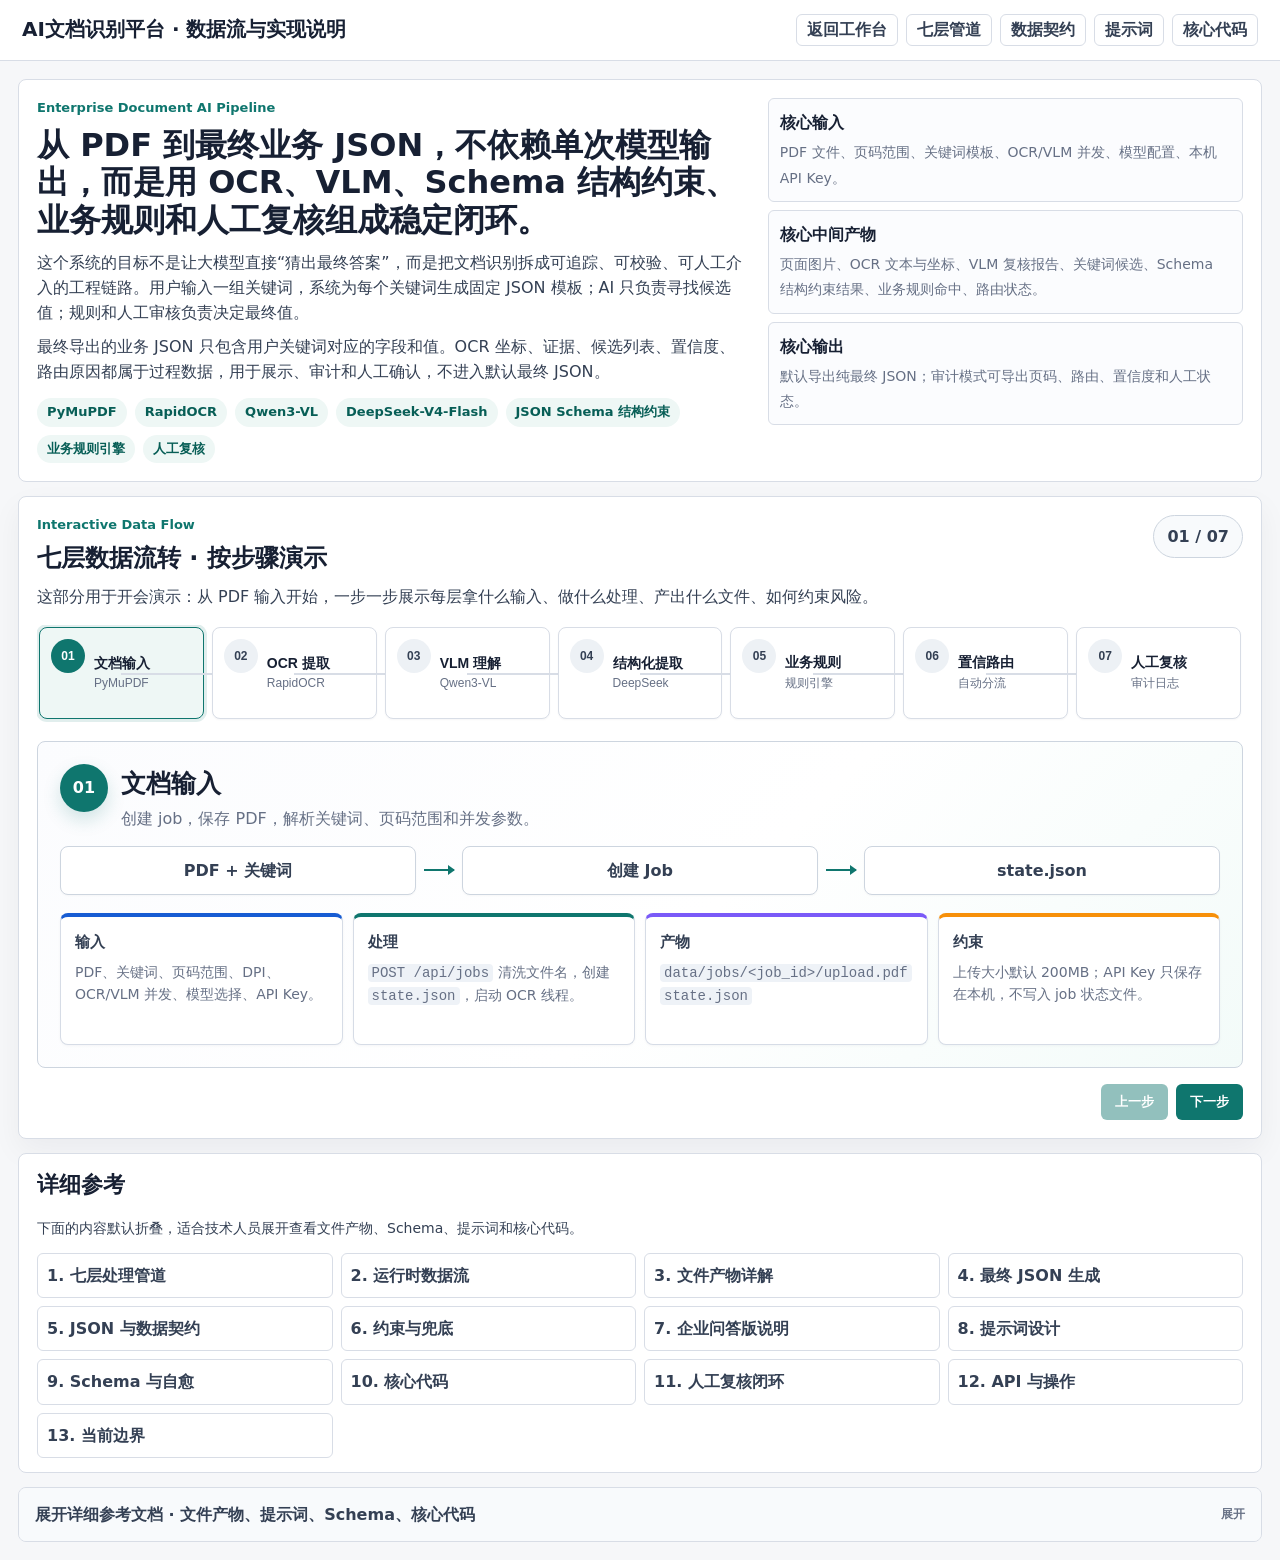
==== commit 5ae8d62d: "Refine architecture walkthrough layout" ====
--- a/templates/architecture.html
+++ b/templates/architecture.html
@@ -65,6 +65,7 @@
       <div class="walk-panels">
         <article class="walk-panel active">
           <div class="panel-title"><span>01</span><div><h3>文档输入</h3><p>创建 job，保存 PDF，解析关键词、页码范围和并发参数。</p></div></div>
+          <div class="stage-path"><span>PDF + 关键词</span><i></i><span>创建 Job</span><i></i><span>state.json</span></div>
           <div class="panel-grid">
             <div><b>输入</b><p>PDF、关键词、页码范围、DPI、OCR/VLM 并发、模型选择、API Key。</p></div>
             <div><b>处理</b><p><code>POST /api/jobs</code> 清洗文件名，创建 <code>state.json</code>，启动 OCR 线程。</p></div>
@@ -75,6 +76,7 @@
 
         <article class="walk-panel">
           <div class="panel-title"><span>02</span><div><h3>OCR 提取</h3><p>把页面渲染成图片，并生成精确字符串池、坐标和置信度。</p></div></div>
+          <div class="stage-path"><span>PDF 页面</span><i></i><span>渲染 + OCR</span><i></i><span>文本/坐标/置信度</span></div>
           <div class="panel-grid">
             <div><b>输入</b><p>原始 PDF、页码范围、DPI、OCR 重排开关、低置信阈值。</p></div>
             <div><b>处理</b><p>PyMuPDF 渲染页面，RapidOCR 识别文字块，按关键词筛选候选页。</p></div>
@@ -85,6 +87,7 @@
 
         <article class="walk-panel">
           <div class="panel-title"><span>03</span><div><h3>VLM 理解</h3><p>把页面图片和 OCR 文本一起交给视觉模型做图文互校。</p></div></div>
+          <div class="stage-path"><span>页面图片 + OCR</span><i></i><span>视觉理解</span><i></i><span>复核报告</span></div>
           <div class="panel-grid">
             <div><b>输入</b><p>页面 PNG、OCR 文本、用户关键词、VLM prompt。</p></div>
             <div><b>处理</b><p>Qwen3-VL 看图判断版式、字段含义和归属，值优先从 OCR 文本中选。</p></div>
@@ -95,6 +98,7 @@
 
         <article class="walk-panel">
           <div class="panel-title"><span>04</span><div><h3>结构化提取</h3><p>根据关键词模板生成候选值，而不是直接生成最终答案。</p></div></div>
+          <div class="stage-path"><span>模板 + 文本</span><i></i><span>候选抽取</span><i></i><span>结构合法 JSON</span></div>
           <div class="panel-grid">
             <div><b>输入</b><p>关键词模板、VLM 复核报告、OCR 文本、结构化 prompt。</p></div>
             <div><b>处理</b><p>DeepSeek-V4-Flash 输出 <code>template_fields[].candidates[]</code>；JSON Schema 做结构约束。</p></div>
@@ -105,6 +109,7 @@
 
         <article class="walk-panel">
           <div class="panel-title"><span>05</span><div><h3>业务规则校验</h3><p>在结构合法之后，判断候选和值是否需要人工复核。</p></div></div>
+          <div class="stage-path"><span>候选/最终值</span><i></i><span>硬规则校验</span><i></i><span>validation + final_fields</span></div>
           <div class="panel-grid">
             <div><b>输入</b><p><code>template_fields</code>、候选列表、<code>final_value</code>、历史页结果。</p></div>
             <div><b>处理</b><p>检查缺失候选、多候选、低置信、语义不匹配、金额/日期/税号/重复发票号。</p></div>
@@ -115,6 +120,7 @@
 
         <article class="walk-panel">
           <div class="panel-title"><span>06</span><div><h3>置信度路由</h3><p>把每页送到自动通过、人工复核或拒绝。</p></div></div>
+          <div class="stage-path"><span>规则结果</span><i></i><span>路由决策</span><i></i><span>自动/人工/拒绝</span></div>
           <div class="panel-grid">
             <div><b>输入</b><p>规则错误、规则警告、低置信字段、最终字段数量、人工状态。</p></div>
             <div><b>处理</b><p>计算 <code>routing</code>：<code>auto_approve</code>、<code>human_review</code>、<code>rejected</code>。</p></div>
@@ -125,6 +131,7 @@
 
         <article class="walk-panel">
           <div class="panel-title"><span>07</span><div><h3>人工复核</h3><p>人选择候选或手动填写，最终生成固定关键词 JSON。</p></div></div>
+          <div class="stage-path"><span>候选 + 证据</span><i></i><span>人工确认</span><i></i><span>最终 JSON</span></div>
           <div class="panel-grid">
             <div><b>输入</b><p>候选值、OCR bbox、规则原因、VLM 报告、人工处理原因。</p></div>
             <div><b>处理</b><p>候选默认选第一个；再次点击取消；保存后写入 <code>final_value</code>，通过后设置人工状态。</p></div>
@@ -140,8 +147,9 @@
       </div>
     </section>
 
-    <section class="section">
-      <h2>目录</h2>
+    <section class="section compact-section">
+      <h2>详细参考</h2>
+      <p class="muted">下面的内容默认折叠，适合技术人员展开查看文件产物、Schema、提示词和核心代码。</p>
       <div class="toc">
         <a href="#pipeline">1. 七层处理管道</a>
         <a href="#runtime">2. 运行时数据流</a>
--- a/static/architecture.css
+++ b/static/architecture.css
@@ -2,13 +2,51 @@
 *{box-sizing:border-box}body{margin:0;background:var(--bg);color:var(--ink);font-family:ui-sans-serif,system-ui,-apple-system,BlinkMacSystemFont,"Segoe UI",sans-serif;line-height:1.58}
 a{color:var(--brand);font-weight:760;text-decoration:none}header{position:sticky;top:0;z-index:10;background:#fff;border-bottom:1px solid var(--line);padding:14px 22px;display:flex;justify-content:space-between;align-items:center;gap:16px}h1{font-size:20px;margin:0}.nav{display:flex;gap:8px;flex-wrap:wrap}.nav a{height:32px;display:inline-flex;align-items:center;border:1px solid var(--line);border-radius:6px;padding:0 10px;color:#344054;background:#fff}
 main{max-width:1480px;margin:0 auto;padding:18px;display:grid;gap:14px}.hero,.section{background:var(--panel);border:1px solid var(--line);border-radius:8px;padding:18px}.hero{display:grid;grid-template-columns:minmax(0,1.2fr) minmax(360px,.8fr);gap:18px;align-items:start}.eyebrow{font-size:13px;color:var(--brand);font-weight:800}.hero h2{font-size:32px;line-height:1.18;margin:8px 0 10px}.hero p{color:#344054;margin:8px 0}.badgebar{display:flex;gap:8px;flex-wrap:wrap;margin-top:14px}.badge{border-radius:999px;background:var(--soft);color:#075e56;padding:4px 10px;font-size:13px;font-weight:760}.summary{display:grid;gap:8px}.summary div,.card{border:1px solid var(--line);border-radius:6px;background:#fbfcfe;padding:11px}.summary b,.card b{display:block;margin-bottom:4px}.summary span,.card span,.muted{color:var(--muted);font-size:14px}
-.walkthrough{background:#fff;border:1px solid var(--line);border-radius:8px;padding:18px;display:grid;gap:14px}.walk-head{display:flex;align-items:flex-start;justify-content:space-between;gap:16px}.walk-head h2{font-size:24px;margin:4px 0 6px}.walk-head p{margin:0;color:#344054}.walk-progress{border:1px solid var(--line);border-radius:99px;padding:7px 12px;background:#f8fafc;color:#344054;font-weight:850;white-space:nowrap}.walk-tabs{display:grid;grid-template-columns:repeat(7,minmax(128px,1fr));gap:7px;overflow-x:auto;padding-bottom:2px}.walk-tab{height:auto;min-height:74px;border:1px solid var(--line);border-radius:7px;background:#fff;color:var(--ink);text-align:left;padding:9px;display:grid;grid-template-columns:auto 1fr;grid-template-areas:"no title" "no tech";gap:2px 8px}.walk-tab:hover{background:#f8fafc}.walk-tab.active{border-color:var(--brand);background:#eef7f5;box-shadow:0 0 0 2px rgba(15,118,110,.12)}.walk-tab span{grid-area:no;width:30px;height:30px;border-radius:50%;background:#edf1f5;color:#344054;display:inline-flex;align-items:center;justify-content:center;font-size:12px;font-weight:900}.walk-tab.active span{background:var(--brand);color:#fff}.walk-tab b{grid-area:title;font-size:13px;align-self:end}.walk-tab small{grid-area:tech;color:var(--muted);font-size:11px}.walk-panels{border:1px solid var(--line);border-radius:8px;background:#fbfcfe;overflow:hidden}.walk-panel{display:none;padding:18px}.walk-panel.active{display:block}.panel-title{display:flex;gap:12px;align-items:flex-start;margin-bottom:14px}.panel-title>span{width:42px;height:42px;border-radius:50%;background:var(--brand);color:#fff;display:inline-flex;align-items:center;justify-content:center;font-weight:900}.panel-title h3{font-size:22px;margin:0}.panel-title p{margin:3px 0 0;color:var(--muted)}.panel-grid{display:grid;grid-template-columns:repeat(4,minmax(0,1fr));gap:10px}.panel-grid>div{border:1px solid var(--line);border-radius:7px;background:#fff;padding:12px;min-height:122px}.panel-grid b{display:block;color:#344054}.panel-grid p{margin:5px 0 0;color:var(--muted);font-size:14px}.panel-grid code{background:#eef2f7;border-radius:4px;padding:1px 4px}.walk-actions{display:flex;justify-content:flex-end;gap:8px}.walk-actions button{height:34px;border:0;border-radius:6px;background:var(--brand);color:#fff;font-weight:800;padding:0 13px;cursor:pointer}.walk-actions button:disabled{opacity:.45;cursor:not-allowed}
+.walkthrough{background:#fff;border:1px solid var(--line);border-radius:8px;padding:18px;display:grid;gap:16px;box-shadow:0 12px 30px rgba(16,24,40,.05)}
+.walk-head{display:grid;grid-template-columns:minmax(0,1fr) auto;gap:16px;align-items:start}
+.walk-head h2{font-size:24px;margin:4px 0 6px}
+.walk-head p{margin:0;color:#344054;max-width:860px}
+.walk-progress{border:1px solid #cdd5df;border-radius:99px;padding:8px 13px;background:#f8fafc;color:#344054;font-weight:850;white-space:nowrap}
+.walk-tabs{display:grid;grid-template-columns:repeat(7,minmax(132px,1fr));gap:8px;overflow-x:auto;padding:2px 2px 6px}
+.walk-tab{height:92px;border:1px solid var(--line);border-radius:8px;background:#fff;color:var(--ink);text-align:left;padding:11px;display:grid;grid-template-columns:auto 1fr;grid-template-areas:"no title" "no tech";gap:3px 9px;cursor:pointer;box-shadow:0 1px 2px rgba(16,24,40,.04);position:relative}
+.walk-tab:after{content:"";position:absolute;left:50%;right:-14px;top:45px;height:2px;background:#d8dde6;z-index:0}
+.walk-tab:last-child:after{display:none}
+.walk-tab:hover{background:#f8fafc;border-color:#c4ccd8}
+.walk-tab.active{border-color:var(--brand);background:#eef7f5;box-shadow:0 0 0 3px rgba(15,118,110,.12)}
+.walk-tab span{grid-area:no;width:34px;height:34px;border-radius:50%;background:#edf1f5;color:#344054;display:inline-flex;align-items:center;justify-content:center;font-size:12px;font-weight:900;position:relative;z-index:1}
+.walk-tab.active span{background:var(--brand);color:#fff}
+.walk-tab b{grid-area:title;font-size:14px;align-self:end;position:relative;z-index:1}
+.walk-tab small{grid-area:tech;color:var(--muted);font-size:12px;position:relative;z-index:1}
+.walk-panels{border:1px solid #cdd5df;border-radius:8px;background:linear-gradient(135deg,#fbfcfe 0%,#fff 55%,#f3fbf9 100%);overflow:hidden}
+.walk-panel{display:none;padding:22px}
+.walk-panel.active{display:block}
+.panel-title{display:flex;gap:13px;align-items:flex-start;margin-bottom:14px}
+.panel-title>span{width:48px;height:48px;border-radius:50%;background:var(--brand);color:#fff;display:inline-flex;align-items:center;justify-content:center;font-weight:900;box-shadow:0 8px 18px rgba(15,118,110,.18);flex:0 0 auto}
+.panel-title h3{font-size:25px;margin:0}
+.panel-title p{margin:3px 0 0;color:var(--muted)}
+.stage-path{display:grid;grid-template-columns:1fr 30px 1fr 30px 1fr;gap:8px;align-items:center;margin:14px 0 18px}
+.stage-path span{border:1px solid #cdd5df;border-radius:8px;background:#fff;padding:11px 12px;text-align:center;font-weight:850;color:#344054;box-shadow:0 1px 2px rgba(16,24,40,.03)}
+.stage-path i{height:2px;background:var(--brand);position:relative}
+.stage-path i:after{content:"";position:absolute;right:-1px;top:-4px;border-left:7px solid var(--brand);border-top:5px solid transparent;border-bottom:5px solid transparent}
+.panel-grid{display:grid;grid-template-columns:repeat(4,minmax(0,1fr));gap:10px}
+.panel-grid>div{border:1px solid #d6dce6;border-radius:8px;background:#fff;padding:14px;min-height:132px;box-shadow:0 1px 3px rgba(16,24,40,.04)}
+.panel-grid>div:nth-child(1){border-top:4px solid #175cd3}
+.panel-grid>div:nth-child(2){border-top:4px solid var(--brand)}
+.panel-grid>div:nth-child(3){border-top:4px solid #7a5af8}
+.panel-grid>div:nth-child(4){border-top:4px solid #f79009}
+.panel-grid b{display:block;color:#344054;font-size:15px}
+.panel-grid p{margin:6px 0 0;color:var(--muted);font-size:14px}
+.panel-grid code{background:#eef2f7;border-radius:4px;padding:1px 4px}
+.walk-actions{display:flex;justify-content:flex-end;gap:8px}
+.walk-actions button{height:36px;border:0;border-radius:6px;background:var(--brand);color:#fff;font-weight:800;padding:0 14px;cursor:pointer}
+.walk-actions button:hover:not(:disabled){background:#0b5f59}
+.walk-actions button:disabled{opacity:.45;cursor:not-allowed}
 .section h2{font-size:22px;margin:0 0 12px}.section h3{font-size:17px;margin:18px 0 8px}.section p{color:#344054}.grid{display:grid;grid-template-columns:repeat(3,minmax(0,1fr));gap:10px}.grid.two{grid-template-columns:repeat(2,minmax(0,1fr))}.grid.three{grid-template-columns:repeat(3,minmax(0,1fr))}.grid.four{grid-template-columns:repeat(4,minmax(0,1fr))}.flow{display:grid;grid-template-columns:repeat(7,minmax(145px,1fr));gap:8px;overflow-x:auto;padding-bottom:4px}.step{border:1px solid var(--line);border-radius:8px;background:#fff;padding:12px;min-height:155px}.step-no{display:inline-flex;width:32px;height:32px;border-radius:50%;align-items:center;justify-content:center;background:var(--brand);color:#fff;font-weight:850;margin-bottom:8px}.step b{display:block;font-size:15px;margin-bottom:4px}.step small{display:block;color:var(--muted);font-weight:760;margin-bottom:8px}.step p{margin:0;color:#344054;font-size:13px}
 .diagram{display:grid;gap:8px}.lane{display:grid;grid-template-columns:190px 1fr;gap:10px;align-items:stretch}.lane-title{border:1px solid var(--line);border-radius:6px;background:#f8fafc;padding:10px;font-weight:800}.lane-body{border:1px solid var(--line);border-radius:6px;background:#fff;padding:10px}.lane-body code{background:#eef2f7;border-radius:4px;padding:1px 5px}
 pre{margin:0;overflow:auto;background:var(--code);color:#f9fafb;border-radius:7px;padding:14px;font-size:13px;line-height:1.52;tab-size:2}code{font-family:ui-monospace,SFMono-Regular,Menlo,Consolas,monospace}.codegrid{display:grid;grid-template-columns:1fr 1fr;gap:10px}.note{border-left:4px solid var(--brand);background:#f0fdfa;padding:11px 12px;border-radius:6px;color:#134e48}.warn{border-left-color:#f79009;background:#fffcf5;color:#7a2e0e}.bad{border-left-color:#f04438;background:#fff1f0;color:#7a271a}
 table{width:100%;border-collapse:collapse;background:#fff}th,td{border:1px solid var(--line);padding:9px;vertical-align:top;text-align:left}th{background:#f8fafc;color:#344054}td{font-size:14px}.checklist{display:grid;gap:8px}.checkitem{display:grid;grid-template-columns:26px 1fr;gap:8px;border:1px solid var(--line);border-radius:6px;background:#fff;padding:10px}.tick{width:22px;height:22px;border-radius:50%;background:#d8f3e7;color:#0f5132;display:inline-flex;align-items:center;justify-content:center;font-weight:900}
 details{border:1px solid var(--line);border-radius:7px;background:#fff;margin:10px 0;overflow:hidden}summary{cursor:pointer;font-weight:820;color:#344054;padding:11px 13px;background:#f8fafc;display:flex;align-items:center;justify-content:space-between;gap:12px}summary:after{content:"展开";font-size:12px;color:var(--muted);font-weight:760}details[open] summary:after{content:"收起"}details>pre,details>table,details>.detail-body{border-top:1px solid var(--line);border-radius:0}.detail-body{padding:12px}.compact-list{display:grid;grid-template-columns:repeat(4,minmax(0,1fr));gap:8px;margin:10px 0}.compact-list div{border:1px solid var(--line);border-radius:6px;background:#fbfcfe;padding:10px}.compact-list b{display:block;font-size:13px}.compact-list span{display:block;color:var(--muted);font-size:13px;margin-top:3px}
 .reference-doc{margin:0;border-radius:8px}.reference-doc>summary{font-size:16px;padding:14px 16px}.reference-body{display:grid;gap:14px;padding:14px;background:var(--bg);border-top:1px solid var(--line)}.reference-body .section{margin:0}
-.toc{display:grid;grid-template-columns:repeat(4,minmax(0,1fr));gap:8px}.toc a{border:1px solid var(--line);border-radius:6px;background:#fff;padding:9px;color:#344054}.toc a:hover{background:var(--soft);color:#075e56}
-@media(max-width:1100px){.hero,.grid,.grid.two,.grid.three,.grid.four,.codegrid,.compact-list,.panel-grid{grid-template-columns:1fr}.flow{grid-template-columns:repeat(7,170px)}.walk-tabs{grid-template-columns:repeat(7,150px)}.toc{grid-template-columns:repeat(2,1fr)}.lane{grid-template-columns:1fr}}
+.toc{display:grid;grid-template-columns:repeat(4,minmax(0,1fr));gap:8px}.toc a{border:1px solid var(--line);border-radius:6px;background:#fff;padding:9px;color:#344054}.toc a:hover{background:var(--soft);color:#075e56}.compact-section{padding:14px 18px}.compact-section h2{margin-bottom:4px}
+@media(max-width:1100px){.hero,.grid,.grid.two,.grid.three,.grid.four,.codegrid,.compact-list,.panel-grid{grid-template-columns:1fr}.stage-path{grid-template-columns:1fr}.stage-path i{height:22px;width:2px;justify-self:center}.stage-path i:after{right:-4px;top:auto;bottom:-1px;border-top:7px solid var(--brand);border-left:5px solid transparent;border-right:5px solid transparent;border-bottom:0}.flow{grid-template-columns:repeat(7,170px)}.walk-tabs{grid-template-columns:repeat(7,150px)}.toc{grid-template-columns:repeat(2,1fr)}.lane{grid-template-columns:1fr}}
 @media(max-width:620px){header{align-items:flex-start;flex-direction:column}.toc{grid-template-columns:1fr}main{padding:10px}.hero h2{font-size:25px}}
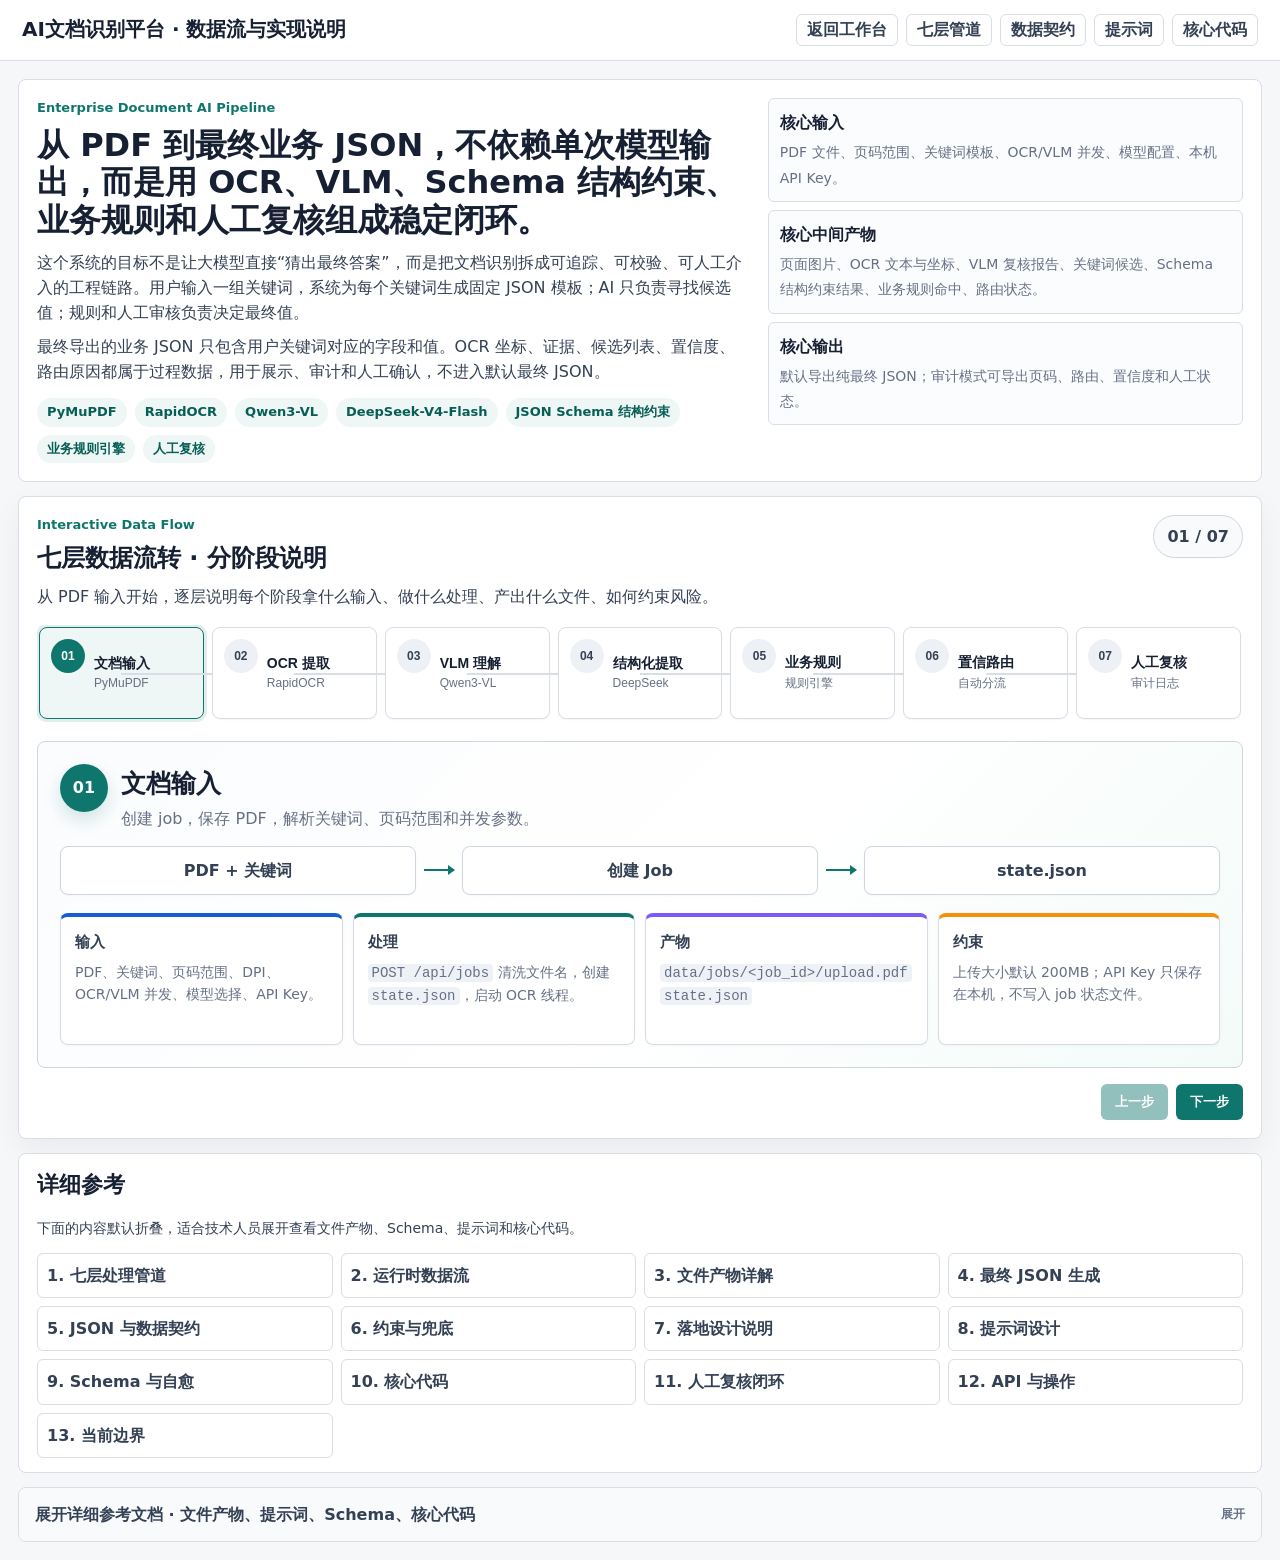
==== commit df973f91: "Neutralize architecture documentation wording" ====
--- a/templates/architecture.html
+++ b/templates/architecture.html
@@ -46,8 +46,8 @@
       <div class="walk-head">
         <div>
           <div class="eyebrow">Interactive Data Flow</div>
-          <h2>七层数据流转 · 按步骤演示</h2>
-          <p>这部分用于开会演示：从 PDF 输入开始，一步一步展示每层拿什么输入、做什么处理、产出什么文件、如何约束风险。</p>
+          <h2>七层数据流转 · 分阶段说明</h2>
+          <p>从 PDF 输入开始，逐层说明每个阶段拿什么输入、做什么处理、产出什么文件、如何约束风险。</p>
         </div>
         <div class="walk-progress"><span id="walkProgress">01 / 07</span></div>
       </div>
@@ -157,7 +157,7 @@
         <a href="#final-json">4. 最终 JSON 生成</a>
         <a href="#contracts">5. JSON 与数据契约</a>
         <a href="#constraints">6. 约束与兜底</a>
-        <a href="#qa">7. 企业问答版说明</a>
+        <a href="#design-notes">7. 落地设计说明</a>
         <a href="#prompts">8. 提示词设计</a>
         <a href="#schema">9. Schema 与自愈</a>
         <a href="#code">10. 核心代码</a>
@@ -406,15 +406,15 @@
       </table>
     </section>
 
-    <section id="qa" class="section">
-      <h2>7. 企业问答版说明</h2>
+    <section id="design-notes" class="section">
+      <h2>7. 落地设计说明</h2>
       <div class="grid two">
         <div class="card">
-          <b>问题一：多模态识别不可靠，后校验和兜底怎么做？</b>
+          <b>识别可靠性设计</b>
           <span>核心思路是 OCR 和 VLM 分工，而不是二选一。OCR 负责提供精确字符串池，VLM 负责看图片版式和字段归属，后端规则和人工审核负责兜底。</span>
         </div>
         <div class="card">
-          <b>问题二：JSON 输出不稳定，怎么保证格式？</b>
+          <b>JSON 稳定性设计</b>
           <span>不要让 LLM 自己设计结构。先给完整模板，再用 JSON Schema 做运行时结构校验，失败后把错误原文反馈给同一个模型自愈重试。</span>
         </div>
       </div>
@@ -510,7 +510,7 @@
 
       <h3>Extraction Prompt：结构化提取那一层</h3>
       <p>这一层只吃文本，不看图。输入是 VLM 报告 + OCR 文本，输出是严格 JSON。视觉模型和结构化模型分开：VLM 用 Qwen3-VL，文本到 JSON 用 DeepSeek-V4-Flash。</p>
-      <pre><code>你是企业文档关键词模板抽取引擎。请只输出合法 JSON，不要输出 Markdown。
+      <pre><code>你是文档关键词模板抽取引擎。请只输出合法 JSON，不要输出 Markdown。
 
 用户会给出一组关键词。每个关键词都是最终 JSON 的目标字段，不能增加字段，不能删除字段。
 你的任务不是自由总结文档字段，而是为每个关键词寻找候选值。
